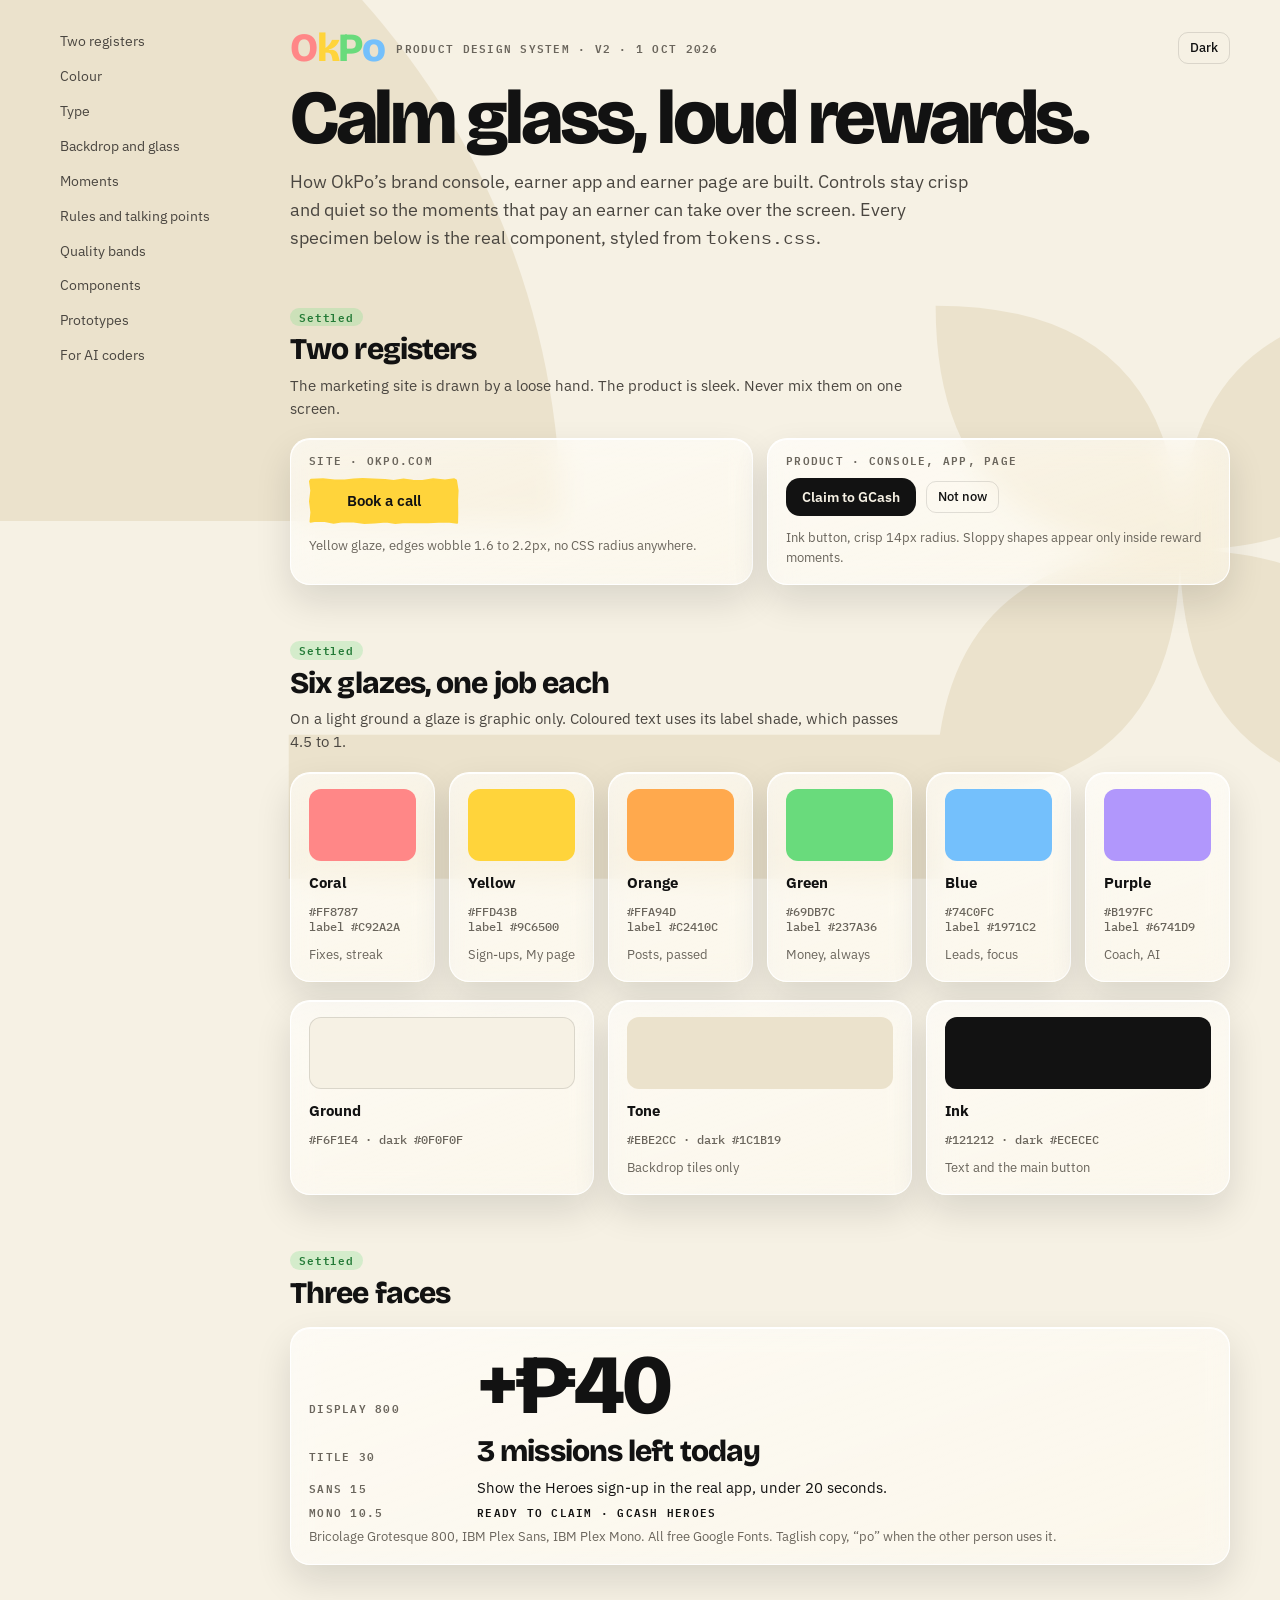
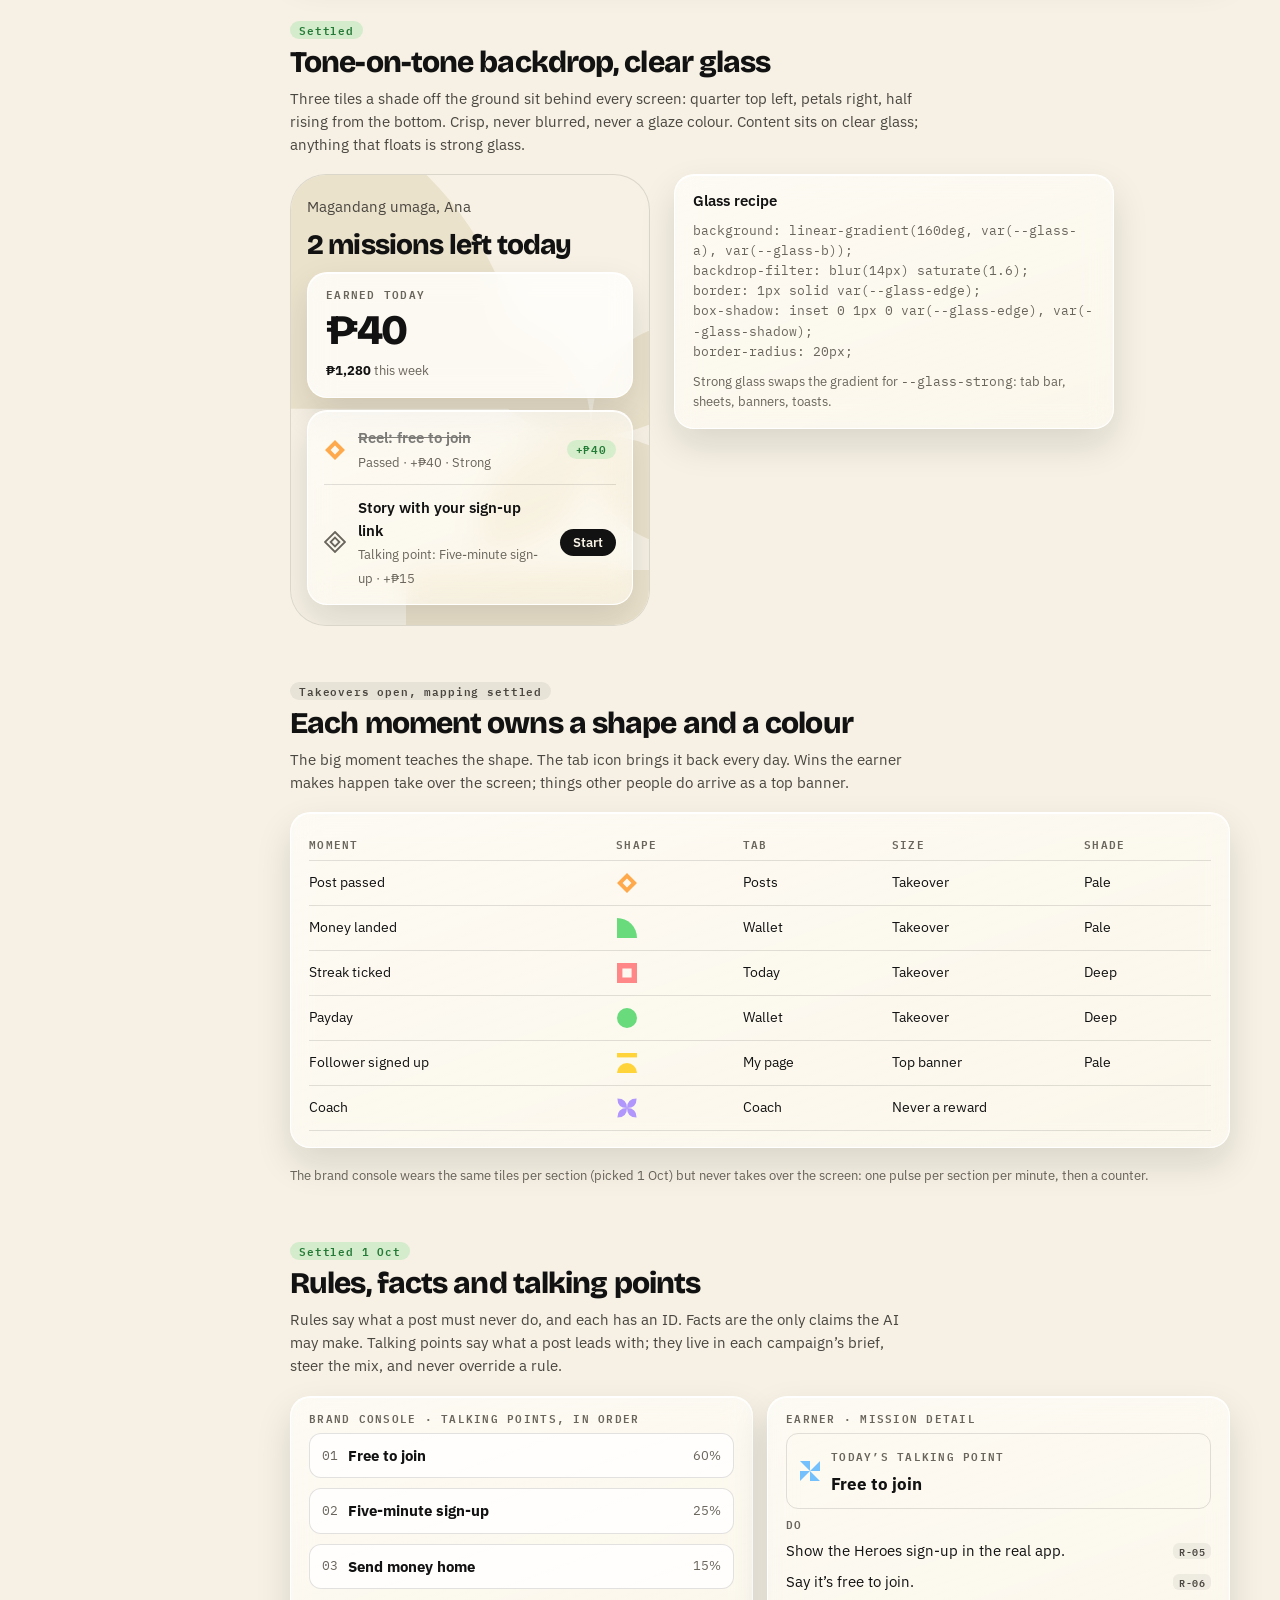
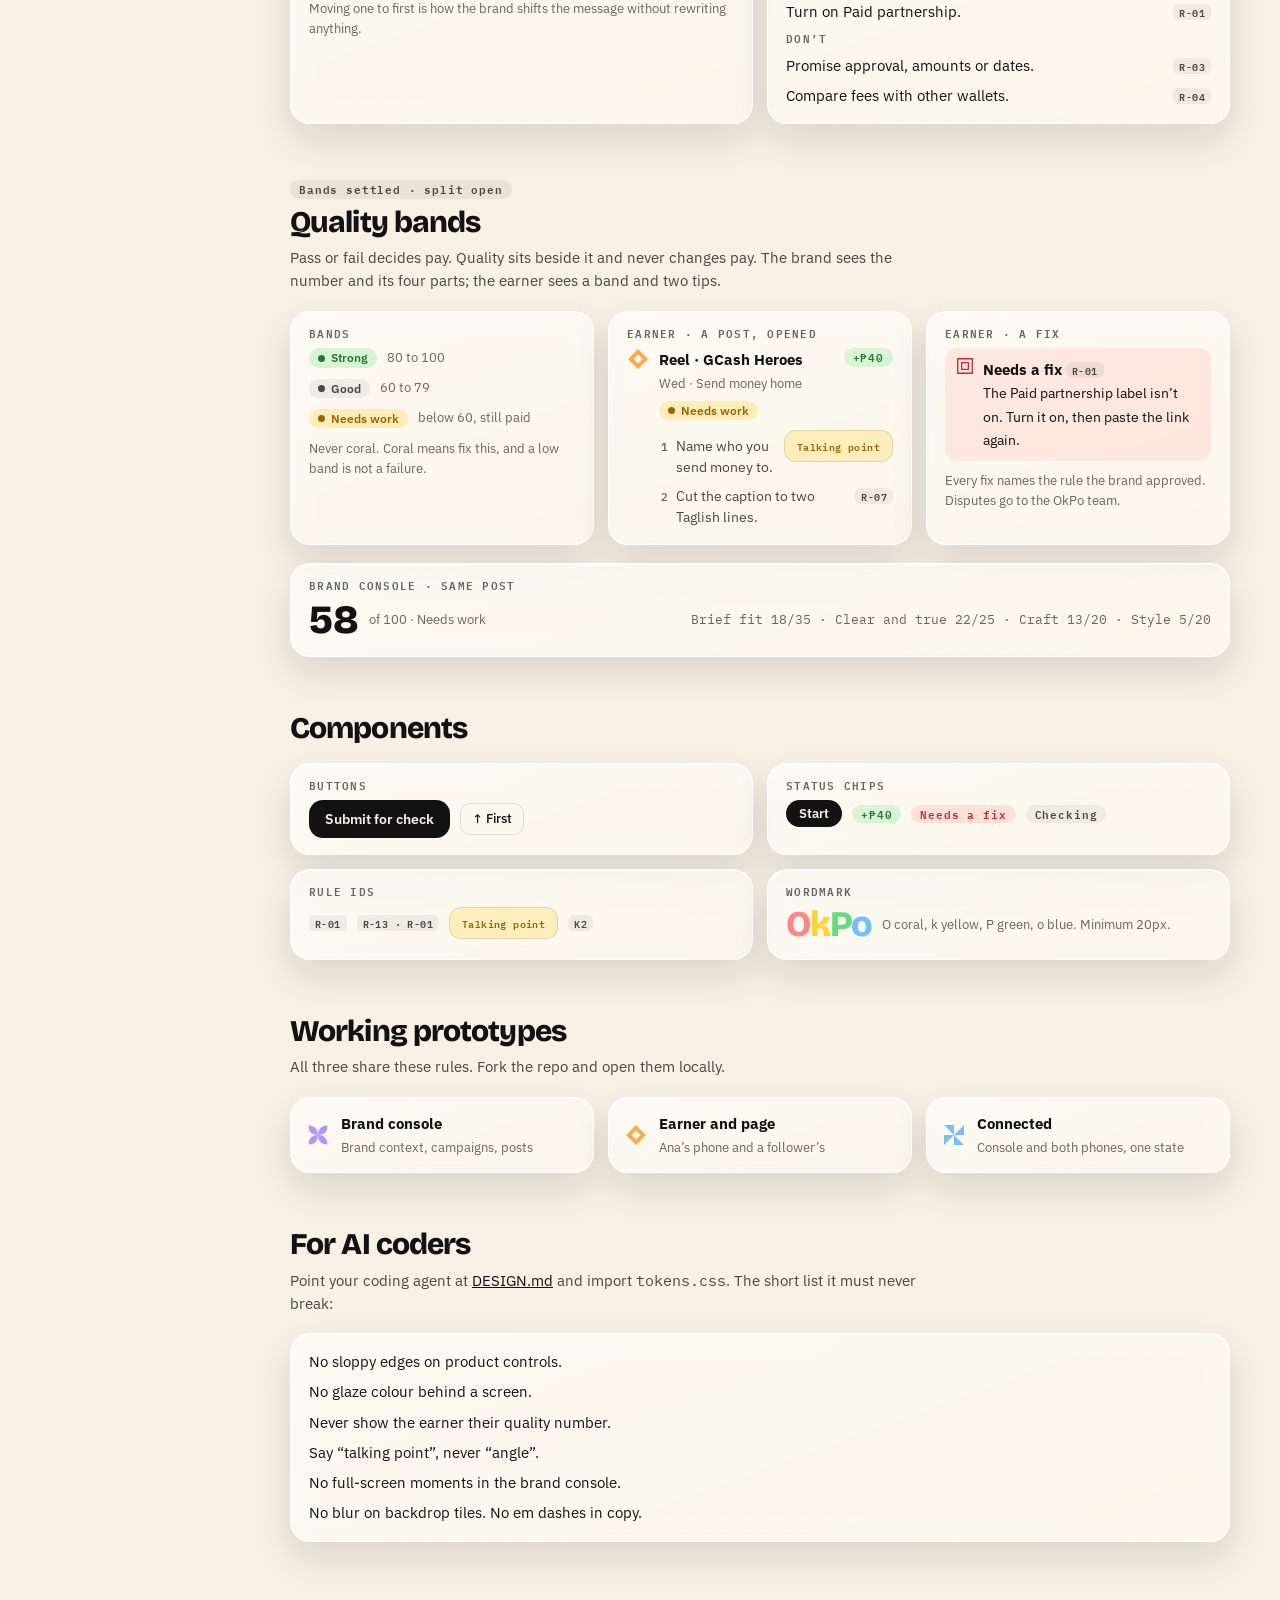
==== index.html @ 40873b73 "OkPo design system: showcase, DESIGN.md, tokens and prototypes Co-Authored-By: Claude Opus 5.5 <nore" ====
<!doctype html>
<html lang="en">
<head>
<meta charset="utf-8">
<meta name="viewport" content="width=device-width,initial-scale=1,viewport-fit=cover">
<title>OkPo Design System</title>
<link rel="preconnect" href="https://fonts.googleapis.com">
<link rel="stylesheet" href="https://fonts.googleapis.com/css2?family=Bricolage+Grotesque:opsz,wght@12..96,800&family=IBM+Plex+Sans:wght@400;500;600&family=IBM+Plex+Mono:wght@500;600&display=swap">
<style>
/* OkPo design tokens. Product register (console, earner app, earner page).
   Source of truth: DESIGN.md. Fonts: Bricolage Grotesque 800, IBM Plex Sans 400/500/600, IBM Plex Mono 500/600. */
:root{
  /* glazes */
  --coral:#ff8787; --yellow:#ffd43b; --orange:#ffa94d; --green:#69db7c; --blue:#74c0fc; --purple:#b197fc;
  /* label shades: coloured text on light */
  --l-coral:#c92a2a; --l-yellow:#9c6500; --l-orange:#c2410c; --l-green:#237a36; --l-blue:#1971c2; --l-purple:#6741d9;
  /* neutrals */
  --ground:#f6f1e4; --tone:#ebe2cc; --ink:#121212; --body:#4a4640; --mute:#6a655c;
  --line:rgba(18,18,18,.12); --soft:rgba(18,18,18,.06); --scrim:rgba(18,18,18,.28);
  --btn:#121212; --on-btn:#f6f1e4;
  /* glass */
  --glass-a:rgba(255,255,255,.66); --glass-b:rgba(255,255,255,.44); --glass-edge:rgba(255,255,255,.95);
  --glass-strong:rgba(255,255,255,.8); --glass-shadow:0 16px 36px rgba(18,18,18,.12);
  /* type */
  --display:'Bricolage Grotesque',ui-sans-serif,system-ui,sans-serif;
  --text:'IBM Plex Sans',ui-sans-serif,system-ui,sans-serif;
  --mono:'IBM Plex Mono',ui-monospace,Menlo,monospace;
  /* radius */
  --r-card:20px; --r-btn:14px; --r-ghost:10px; --r-chip:99px; --r-id:6px; --r-tabbar:26px; --r-sheet:28px;
  /* motion */
  --ease:cubic-bezier(.2,.8,.2,1); --pop:cubic-bezier(.34,1.56,.64,1); --exit:cubic-bezier(.6,0,.3,1);
  color-scheme:light;
}
@media (prefers-color-scheme:dark){:root:not([data-theme="light"]){
  --ground:#0f0f0f; --tone:#1c1b19; --ink:#ececec; --body:#b9bcc0; --mute:#8f949a;
  --line:rgba(255,255,255,.12); --soft:rgba(255,255,255,.07); --scrim:rgba(0,0,0,.5);
  --btn:#ececec; --on-btn:#121212;
  --glass-a:rgba(40,40,40,.7); --glass-b:rgba(18,18,18,.6); --glass-edge:rgba(255,255,255,.22);
  --glass-strong:rgba(34,34,34,.86); --glass-shadow:0 16px 36px rgba(0,0,0,.5);
  --l-coral:#ff8787; --l-yellow:#ffd43b; --l-orange:#ffa94d; --l-green:#69db7c; --l-blue:#74c0fc; --l-purple:#b197fc;
  color-scheme:dark}}
:root[data-theme="dark"]{
  --ground:#0f0f0f; --tone:#1c1b19; --ink:#ececec; --body:#b9bcc0; --mute:#8f949a;
  --line:rgba(255,255,255,.12); --soft:rgba(255,255,255,.07); --scrim:rgba(0,0,0,.5);
  --btn:#ececec; --on-btn:#121212;
  --glass-a:rgba(40,40,40,.7); --glass-b:rgba(18,18,18,.6); --glass-edge:rgba(255,255,255,.22);
  --glass-strong:rgba(34,34,34,.86); --glass-shadow:0 16px 36px rgba(0,0,0,.5);
  --l-coral:#ff8787; --l-yellow:#ffd43b; --l-orange:#ffa94d; --l-green:#69db7c; --l-blue:#74c0fc; --l-purple:#b197fc;
  color-scheme:dark}

/* core components */
.glass{background:linear-gradient(160deg,var(--glass-a),var(--glass-b));-webkit-backdrop-filter:blur(14px) saturate(1.6);backdrop-filter:blur(14px) saturate(1.6);border:1px solid var(--glass-edge);box-shadow:inset 0 1px 0 var(--glass-edge),var(--glass-shadow);border-radius:var(--r-card)}
.glass.strong{background:var(--glass-strong)}
.btn{border:0;border-radius:var(--r-btn);padding:12px 16px;font:600 14px/1 var(--text);background:var(--btn);color:var(--on-btn);cursor:pointer;transition:transform .12s var(--ease)}
.btn:active{transform:scale(.97)}
.ghost{border:1px solid var(--line);background:transparent;border-radius:var(--r-ghost);padding:7px 11px;font:500 13px/1.2 var(--text);color:var(--ink);cursor:pointer}
.label{font:600 10.5px/1 var(--mono);letter-spacing:.12em;text-transform:uppercase;color:var(--mute)}
.chip{display:inline-flex;align-items:center;gap:6px;padding:4px 9px;border-radius:var(--r-chip);font:600 10.5px/1 var(--mono);letter-spacing:.08em;white-space:nowrap}
.chip.ok{background:rgba(105,219,124,.24);color:var(--l-green)}
.chip.fix{background:rgba(255,135,135,.22);color:var(--l-coral)}
.chip.wait{background:var(--soft);color:var(--body)}
.chip.go{background:var(--btn);color:var(--on-btn);font:600 13px/1 var(--text);letter-spacing:0;padding:7px 13px}
.rid{display:inline-block;font:600 10px/1 var(--mono);letter-spacing:.04em;padding:3px 6px;border-radius:var(--r-id);background:var(--soft);color:var(--body);white-space:nowrap}
.rid.tp{background:rgba(255,212,59,.28);color:var(--l-yellow)}
.band{display:inline-flex;align-items:center;gap:6px;padding:4px 9px;border-radius:var(--r-chip);font:600 11.5px/1 var(--text);white-space:nowrap}
.band::before{content:"";width:7px;height:7px;border-radius:50%;background:currentColor}
.band.strong{background:rgba(105,219,124,.24);color:var(--l-green)}
.band.good{background:var(--soft);color:var(--body)}
.band.work{background:rgba(255,212,59,.3);color:var(--l-yellow)}
.wordmark{font:800 1em/1 var(--display);letter-spacing:-.035em;display:inline-flex}
.wordmark span:nth-child(1){color:var(--coral)}.wordmark span:nth-child(2){color:var(--yellow)}.wordmark span:nth-child(3){color:var(--green)}.wordmark span:nth-child(4){color:var(--blue)}
@media (prefers-reduced-motion:reduce){*{animation-duration:.01ms!important;transition-duration:.01ms!important}}

/* Layout: a sticky section index on wide screens, one column of specimens on the tone-tile backdrop; every specimen is the real product component. */
*{box-sizing:border-box}
body{margin:0;background:var(--ground);color:var(--ink);font:400 15px/1.55 var(--text);-webkit-font-smoothing:antialiased;padding-inline:16px;padding-block:20px 64px}
.bg{position:fixed;inset:0;pointer-events:none;z-index:0;overflow:hidden}.bg svg{position:absolute;fill:var(--tone)}
.wrap{position:relative;z-index:1;max-width:1180px;margin:0 auto;display:grid;grid-template-columns:200px minmax(0,1fr);gap:40px}
nav.toc{position:sticky;top:calc(env(safe-area-inset-top,0px) + 20px);align-self:start;display:flex;flex-direction:column;gap:4px;padding-top:6px}
nav.toc a{color:var(--body);text-decoration:none;font-size:13.5px;padding:5px 10px;border-radius:9px}
nav.toc a:hover{background:var(--soft);color:var(--ink)}
main{display:flex;flex-direction:column;gap:56px;min-width:0}
header.top{display:flex;flex-direction:column;gap:14px;padding-top:8px}
header.top .row1{display:flex;align-items:center;gap:12px;flex-wrap:wrap}
h1{margin:0;font:800 clamp(40px,7vw,76px)/.95 var(--display);letter-spacing:-.045em;text-wrap:balance}
h2{margin:0;font:800 30px/1.05 var(--display);letter-spacing:-.03em;text-wrap:balance}
h3{margin:0;font:600 15px/1.3 var(--text)}
p{margin:0}.lede{font-size:18px;color:var(--body);max-width:62ch}
.sub{color:var(--body)}.small{font-size:13px;color:var(--mute)}.mono{font-family:var(--mono)}.num{font-variant-numeric:tabular-nums}
section{display:flex;flex-direction:column;gap:18px;scroll-margin-top:20px}
.sh{display:flex;flex-direction:column;gap:8px;max-width:70ch}
.status{align-self:flex-start}
.grid{display:grid;gap:14px}
.g2{grid-template-columns:repeat(2,minmax(0,1fr))}.g3{grid-template-columns:repeat(3,minmax(0,1fr))}.g6{grid-template-columns:repeat(6,minmax(0,1fr))}
.card{padding:16px 18px;display:flex;flex-direction:column;gap:10px;min-width:0}
.row{display:flex;align-items:center;gap:10px;flex-wrap:wrap}.grow{flex:1;min-width:0}
.sw{height:72px;border-radius:12px}
.hex{font:500 12px/1.3 var(--mono);color:var(--mute)}
.tbl{overflow-x:auto}
table{border-collapse:collapse;width:100%;font-size:14px;min-width:560px}
th{text-align:left;font:600 10.5px/1 var(--mono);letter-spacing:.12em;text-transform:uppercase;color:var(--mute);padding:10px 14px 10px 0;border-bottom:1px solid var(--line)}
td{padding:11px 14px 11px 0;border-bottom:1px solid var(--line);vertical-align:middle}
.tile{width:22px;height:22px;display:block;flex:none}
.spec{display:grid;grid-template-columns:150px minmax(0,1fr);gap:8px 18px;align-items:baseline}
.dd{margin:0;padding:0;list-style:none;display:flex;flex-direction:column;gap:7px}
.dd li{display:flex;gap:10px;align-items:baseline}.dd li span:first-child{flex:1}
.phone{position:relative;width:min(360px,100%);border-radius:36px;overflow:hidden;background:var(--ground);border:1px solid var(--line);padding:20px 16px;display:flex;flex-direction:column;gap:12px;isolation:isolate}
.phone .pbg{position:absolute;inset:0;z-index:-1}.phone .pbg svg{position:absolute;fill:var(--tone)}
.mission{display:flex;align-items:center;gap:12px;padding:11px 0;border-top:1px solid var(--line)}.mission:first-child{border-top:0}
.mt{display:block;font-weight:600}
.check{display:flex;gap:10px;align-items:flex-start;padding:10px 12px;border-radius:12px;background:rgba(255,135,135,.16)}
.tips{display:flex;flex-direction:column;gap:8px;padding-left:34px}
.tips div{display:flex;gap:8px;align-items:baseline;font-size:13.5px;color:var(--body)}.tips b{font:600 11px/1 var(--mono);color:var(--mute)}
.tp{display:flex;align-items:center;gap:10px;padding:10px 12px;border-radius:12px;background:var(--glass-strong);border:1px solid var(--line)}
.reg{display:flex;flex-direction:column;gap:12px}
.drawn{position:relative;display:inline-flex;align-items:center;justify-content:center;width:150px;height:46px;font-weight:600;color:#121212}
.drawn svg{position:absolute;inset:0;overflow:visible}.drawn span{position:relative}
.links a{display:flex;align-items:center;gap:12px;padding:14px 16px;text-decoration:none;color:var(--ink)}
.links a:hover{transform:translateY(-1px)}
.donts li{display:flex;gap:10px}
.theme{margin-left:auto}
:focus-visible{outline:2px solid var(--blue);outline-offset:2px;border-radius:8px}
@media (max-width:900px){.wrap{grid-template-columns:minmax(0,1fr)}nav.toc{display:none}.g6{grid-template-columns:repeat(3,minmax(0,1fr))}.g3{grid-template-columns:minmax(0,1fr)}}
@media (max-width:600px){.g2{grid-template-columns:minmax(0,1fr)}.g6{grid-template-columns:repeat(2,minmax(0,1fr))}.spec{grid-template-columns:minmax(0,1fr)}}
</style>

</head>
<body>
<div class="bg" aria-hidden="true">
  <svg viewBox="-5 -5 110 110" style="left:-260px;top:-300px;width:860px;height:860px"><path d="M0 100 L0 0 A100 100 0 0 1 100 100 Z"/></svg>
  <svg viewBox="-5 -5 110 110" style="right:-180px;top:30vh;width:560px;height:560px"><path d="M50 50 Q50 2 98 2 Q98 50 50 50 Z M50 50 Q98 50 98 98 Q50 98 50 50 Z M50 50 Q50 98 2 98 Q2 50 50 50 Z M50 50 Q2 50 2 2 Q50 2 50 50 Z"/></svg>
  <svg viewBox="-5 -5 110 110" style="left:20vw;top:78vh;width:720px;height:720px"><path d="M0 100 A50 50 0 0 1 100 100 Z"/><rect width="100" height="22"/></svg>
</div>

<div class="wrap">
<nav class="toc" aria-label="Sections">
  <a href="#registers">Two registers</a><a href="#colour">Colour</a><a href="#type">Type</a><a href="#surfaces">Backdrop and glass</a><a href="#moments">Moments</a><a href="#context">Rules and talking points</a><a href="#quality">Quality bands</a><a href="#components">Components</a><a href="#prototypes">Prototypes</a><a href="#coders">For AI coders</a>
</nav>
<main>
<header class="top">
  <div class="row1"><span class="wordmark" style="font-size:40px" role="img" aria-label="OkPo"><span>O</span><span>k</span><span>P</span><span>o</span></span><span class="label">Product design system · v2 · 1 Oct 2026</span><button class="ghost theme" type="button" id="themeBtn">Dark</button></div>
  <h1>Calm glass, loud rewards.</h1>
  <p class="lede">How OkPo’s brand console, earner app and earner page are built. Controls stay crisp and quiet so the moments that pay an earner can take over the screen. Every specimen below is the real component, styled from <span class="mono">tokens.css</span>.</p>
</header>

<section id="registers">
  <div class="sh"><span class="chip ok status">Settled</span><h2>Two registers</h2><p class="sub">The marketing site is drawn by a loose hand. The product is sleek. Never mix them on one screen.</p></div>
  <div class="grid g2">
    <div class="card glass reg"><span class="label">Site · okpo.com</span>
      <span class="drawn"><svg width="150" height="46" viewBox="0 0 150 46" aria-hidden="true"><path d="M2.0 1.7 L14.0 1.3 L25.6 2.5 L35.7 2.4 L44.3 1.6 L53.6 1.0 L64.5 1.5 L76.1 1.9 L84.7 3.0 L94.4 1.6 L103.8 2.7 L113.4 2.9 L124.2 1.2 L136.0 2.4 L145.2 1.3 L147.0 2.3 L148.6 12.5 L148.1 22.5 L148.3 34.0 L148.1 44.7 L138.7 43.4 L129.8 43.7 L119.3 44.3 L107.6 44.2 L96.5 44.1 L86.3 44.9 L77.1 43.4 L65.7 44.4 L55.4 44.9 L44.6 43.5 L33.8 43.2 L24.6 44.8 L15.8 43.1 L5.5 43.0 L1.5 43.7 L2.4 34.4 L1.0 23.4 L2.3 12.5 L1.0 3.3Z" fill="#ffd43b" stroke="#ffd43b" stroke-width="2" stroke-linejoin="round"/></svg><span>Book a call</span></span>
      <p class="small">Yellow glaze, edges wobble 1.6 to 2.2px, no CSS radius anywhere.</p></div>
    <div class="card glass reg"><span class="label">Product · console, app, page</span>
      <div class="row"><button class="btn" type="button">Claim to GCash</button><button class="ghost" type="button">Not now</button></div>
      <p class="small">Ink button, crisp 14px radius. Sloppy shapes appear only inside reward moments.</p></div>
  </div>
</section>

<section id="colour">
  <div class="sh"><span class="chip ok status">Settled</span><h2>Six glazes, one job each</h2><p class="sub">On a light ground a glaze is graphic only. Coloured text uses its label shade, which passes 4.5 to 1.</p></div>
  <div class="grid g6">
    <div class="card glass"><div class="sw" style="background:var(--coral)"></div><b>Coral</b><span class="hex">#FF8787<br>label #C92A2A</span><span class="small">Fixes, streak</span></div>
    <div class="card glass"><div class="sw" style="background:var(--yellow)"></div><b>Yellow</b><span class="hex">#FFD43B<br>label #9C6500</span><span class="small">Sign-ups, My page</span></div>
    <div class="card glass"><div class="sw" style="background:var(--orange)"></div><b>Orange</b><span class="hex">#FFA94D<br>label #C2410C</span><span class="small">Posts, passed</span></div>
    <div class="card glass"><div class="sw" style="background:var(--green)"></div><b>Green</b><span class="hex">#69DB7C<br>label #237A36</span><span class="small">Money, always</span></div>
    <div class="card glass"><div class="sw" style="background:var(--blue)"></div><b>Blue</b><span class="hex">#74C0FC<br>label #1971C2</span><span class="small">Leads, focus</span></div>
    <div class="card glass"><div class="sw" style="background:var(--purple)"></div><b>Purple</b><span class="hex">#B197FC<br>label #6741D9</span><span class="small">Coach, AI</span></div>
  </div>
  <div class="grid g3">
    <div class="card glass"><div class="sw" style="background:var(--ground);border:1px solid var(--line)"></div><b>Ground</b><span class="hex">#F6F1E4 · dark #0F0F0F</span></div>
    <div class="card glass"><div class="sw" style="background:var(--tone)"></div><b>Tone</b><span class="hex">#EBE2CC · dark #1C1B19</span><span class="small">Backdrop tiles only</span></div>
    <div class="card glass"><div class="sw" style="background:var(--ink)"></div><b>Ink</b><span class="hex">#121212 · dark #ECECEC</span><span class="small">Text and the main button</span></div>
  </div>
</section>

<section id="type">
  <div class="sh"><span class="chip ok status">Settled</span><h2>Three faces</h2></div>
  <div class="card glass">
    <div class="spec"><span class="label">Display 800</span><span style="font:800 84px/1 var(--display);letter-spacing:-.03em" class="num">+₱40</span>
    <span class="label">Title 30</span><span style="font:800 30px/1.05 var(--display);letter-spacing:-.03em">3 missions left today</span>
    <span class="label">Sans 15</span><span>Show the Heroes sign-up in the real app, under 20 seconds.</span>
    <span class="label">Mono 10.5</span><span class="label" style="color:var(--ink)">Ready to claim · GCash Heroes</span></div>
    <p class="small">Bricolage Grotesque 800, IBM Plex Sans, IBM Plex Mono. All free Google Fonts. Taglish copy, “po” when the other person uses it.</p>
  </div>
</section>

<section id="surfaces">
  <div class="sh"><span class="chip ok status">Settled</span><h2>Tone-on-tone backdrop, clear glass</h2><p class="sub">Three tiles a shade off the ground sit behind every screen: quarter top left, petals right, half rising from the bottom. Crisp, never blurred, never a glaze colour. Content sits on clear glass; anything that floats is strong glass.</p></div>
  <div class="row" style="align-items:flex-start;gap:24px">
    <div class="phone">
      <div class="pbg" aria-hidden="true"><svg viewBox="-5 -5 110 110" style="left:-110px;top:-110px;width:360px;height:360px"><path d="M0 100 L0 0 A100 100 0 0 1 100 100 Z"/></svg><svg viewBox="-5 -5 110 110" style="left:170px;top:130px;width:260px;height:260px"><path d="M50 50 Q50 2 98 2 Q98 50 50 50 Z M50 50 Q98 50 98 98 Q50 98 50 50 Z M50 50 Q50 98 2 98 Q2 50 50 50 Z M50 50 Q2 50 2 2 Q50 2 50 50 Z"/></svg><svg viewBox="-5 -5 110 110" style="left:100px;top:380px;width:330px;height:330px"><path d="M0 100 A50 50 0 0 1 100 100 Z"/><rect width="100" height="22"/></svg></div>
      <span class="sub">Magandang umaga, Ana</span>
      <div style="font:800 28px/1.04 var(--display);letter-spacing:-.03em">2 missions left today</div>
      <div class="card glass strong"><span class="label">Earned today</span><span class="num" style="font:800 42px/1 var(--display);letter-spacing:-.03em">₱40</span><span class="small"><b style="color:var(--ink)">₱1,280</b> this week</span></div>
      <div class="card glass" style="padding:4px 16px;gap:0">
        <div class="mission"><svg class="tile" viewBox="-5 -5 110 110" aria-hidden="true"><path d="M50 0L100 50L50 100L0 50Z M50 28L72 50L50 72L28 50Z" fill-rule="evenodd" fill="var(--orange)"/></svg><span class="grow"><span class="mt" style="opacity:.55;text-decoration:line-through">Reel: free to join</span><span class="small">Passed · +₱40 · Strong</span></span><span class="chip ok">+₱40</span></div>
        <div class="mission"><svg class="tile" viewBox="-5 -5 110 110" aria-hidden="true"><path d="M50 0L100 50L50 100L0 50Z M50 28L72 50L50 72L28 50Z" fill="none" stroke="var(--mute)" stroke-width="9"/></svg><span class="grow"><span class="mt">Story with your sign-up link</span><span class="small">Talking point: Five-minute sign-up · +₱15</span></span><span class="chip go">Start</span></div>
      </div>
    </div>
    <div class="card glass" style="flex:1;min-width:260px;max-width:440px"><h3>Glass recipe</h3><pre class="mono small" style="margin:0;white-space:pre-wrap">background: linear-gradient(160deg, var(--glass-a), var(--glass-b));
backdrop-filter: blur(14px) saturate(1.6);
border: 1px solid var(--glass-edge);
box-shadow: inset 0 1px 0 var(--glass-edge), var(--glass-shadow);
border-radius: 20px;</pre><p class="small">Strong glass swaps the gradient for <span class="mono">--glass-strong</span>: tab bar, sheets, banners, toasts.</p></div>
  </div>
</section>

<section id="moments">
  <div class="sh"><span class="chip wait status">Takeovers open, mapping settled</span><h2>Each moment owns a shape and a colour</h2><p class="sub">The big moment teaches the shape. The tab icon brings it back every day. Wins the earner makes happen take over the screen; things other people do arrive as a top banner.</p></div>
  <div class="card glass tbl"><table>
    <thead><tr><th>Moment</th><th>Shape</th><th>Tab</th><th>Size</th><th>Shade</th></tr></thead>
    <tbody>
    <tr><td>Post passed</td><td><svg class="tile" viewBox="-5 -5 110 110" aria-label="Cut diamond, orange"><path d="M50 0L100 50L50 100L0 50Z M50 28L72 50L50 72L28 50Z" fill-rule="evenodd" fill="var(--orange)"/></svg></td><td>Posts</td><td>Takeover</td><td>Pale</td></tr>
    <tr><td>Money landed</td><td><svg class="tile" viewBox="-5 -5 110 110" aria-label="Quarter disc, green"><path d="M0 100 L0 0 A100 100 0 0 1 100 100 Z" fill="var(--green)"/></svg></td><td>Wallet</td><td>Takeover</td><td>Pale</td></tr>
    <tr><td>Streak ticked</td><td><svg class="tile" viewBox="-5 -5 110 110" aria-label="Square in square, coral"><path d="M0 0H100V100H0Z M27 27V73H73V27Z" fill-rule="evenodd" fill="var(--coral)"/></svg></td><td>Today</td><td>Takeover</td><td>Deep</td></tr>
    <tr><td>Payday</td><td><svg class="tile" viewBox="-5 -5 110 110" aria-label="Four quarters, green"><path d="M50 50 L50 0 A50 50 0 0 1 100 50Z M50 50 L100 50 A50 50 0 0 1 50 100Z M50 50 L50 100 A50 50 0 0 1 0 50Z M50 50 L0 50 A50 50 0 0 1 50 0Z" fill="var(--green)"/></svg></td><td>Wallet</td><td>Takeover</td><td>Deep</td></tr>
    <tr><td>Follower signed up</td><td><svg class="tile" viewBox="-5 -5 110 110" aria-label="Half disc, yellow"><path d="M0 100 A50 50 0 0 1 100 100 Z" fill="var(--yellow)"/><rect width="100" height="22" fill="var(--yellow)"/></svg></td><td>My page</td><td>Top banner</td><td>Pale</td></tr>
    <tr><td>Coach</td><td><svg class="tile" viewBox="-5 -5 110 110" aria-label="Petals, purple"><path d="M50 50 Q50 2 98 2 Q98 50 50 50 Z M50 50 Q98 50 98 98 Q50 98 50 50 Z M50 50 Q50 98 2 98 Q2 50 50 50 Z M50 50 Q2 50 2 2 Q50 2 50 50 Z" fill="var(--purple)"/></svg></td><td>Coach</td><td colspan="2">Never a reward</td></tr>
    </tbody></table></div>
  <p class="small">The brand console wears the same tiles per section (picked 1 Oct) but never takes over the screen: one pulse per section per minute, then a counter.</p>
</section>

<section id="context">
  <div class="sh"><span class="chip ok status">Settled 1 Oct</span><h2>Rules, facts and talking points</h2><p class="sub">Rules say what a post must never do, and each has an ID. Facts are the only claims the AI may make. Talking points say what a post leads with; they live in each campaign’s brief, steer the mix, and never override a rule.</p></div>
  <div class="grid g2">
    <div class="card glass"><span class="label">Brand console · talking points, in order</span>
      <div class="tp"><span class="mono small">01</span><b class="grow">Free to join</b><span class="small num">60%</span></div>
      <div class="tp"><span class="mono small">02</span><b class="grow">Five-minute sign-up</b><span class="small num">25%</span></div>
      <div class="tp"><span class="mono small">03</span><b class="grow">Send money home</b><span class="small num">15%</span></div>
      <p class="small">Moving one to first is how the brand shifts the message without rewriting anything.</p></div>
    <div class="card glass"><span class="label">Earner · mission detail</span>
      <div class="tp" style="background:transparent"><svg class="tile" viewBox="-5 -5 110 110" aria-hidden="true"><path d="M0 0 L50 0 L50 50 Z M100 0 L100 50 L50 50 Z M100 100 L50 100 L50 50 Z M0 100 L0 50 L50 50 Z" fill="var(--blue)"/></svg><span class="grow"><span class="label">Today’s talking point</span><b style="display:block;font-size:17px;margin-top:4px">Free to join</b></span></div>
      <span class="label">Do</span><ul class="dd"><li><span>Show the Heroes sign-up in the real app.</span><span class="rid">R-05</span></li><li><span>Say it’s free to join.</span><span class="rid">R-06</span></li><li><span>Turn on Paid partnership.</span><span class="rid">R-01</span></li></ul>
      <span class="label">Don’t</span><ul class="dd"><li><span>Promise approval, amounts or dates.</span><span class="rid">R-03</span></li><li><span>Compare fees with other wallets.</span><span class="rid">R-04</span></li></ul></div>
  </div>
</section>

<section id="quality">
  <div class="sh"><span class="chip wait status">Bands settled · split open</span><h2>Quality bands</h2><p class="sub">Pass or fail decides pay. Quality sits beside it and never changes pay. The brand sees the number and its four parts; the earner sees a band and two tips.</p></div>
  <div class="grid g3">
    <div class="card glass"><span class="label">Bands</span><div class="row"><span class="band strong">Strong</span><span class="small">80 to 100</span></div><div class="row"><span class="band good">Good</span><span class="small">60 to 79</span></div><div class="row"><span class="band work">Needs work</span><span class="small">below 60, still paid</span></div><p class="small">Never coral. Coral means fix this, and a low band is not a failure.</p></div>
    <div class="card glass"><span class="label">Earner · a post, opened</span>
      <div class="row" style="align-items:flex-start;flex-wrap:nowrap"><svg class="tile" viewBox="-5 -5 110 110" aria-hidden="true"><path d="M50 0L100 50L50 100L0 50Z M50 28L72 50L50 72L28 50Z" fill-rule="evenodd" fill="var(--orange)"/></svg><span class="grow"><b style="display:block">Reel · GCash Heroes</b><span class="small">Wed · Send money home</span><span style="display:flex;margin-top:6px"><span class="band work">Needs work</span></span></span><span class="chip ok">+₱40</span></div>
      <div class="tips"><div><b>1</b><span style="flex:1">Name who you send money to.</span><span class="rid tp">Talking point</span></div><div><b>2</b><span style="flex:1">Cut the caption to two Taglish lines.</span><span class="rid">R-07</span></div></div></div>
    <div class="card glass"><span class="label">Earner · a fix</span>
      <div class="check"><svg width="16" height="16" viewBox="-5 -5 110 110" aria-hidden="true" style="flex:none"><path d="M0 0H100V100H0Z M27 27V73H73V27Z" fill="none" stroke="var(--l-coral)" stroke-width="9"/></svg><span><b>Needs a fix</b> <span class="rid">R-01</span><br><span style="font-size:13.5px">The Paid partnership label isn’t on. Turn it on, then paste the link again.</span></span></div>
      <p class="small">Every fix names the rule the brand approved. Disputes go to the OkPo team.</p></div>
  </div>
  <div class="card glass"><span class="label">Brand console · same post</span>
    <div class="row"><span class="num" style="font:800 40px/1 var(--display)">58</span><span class="small grow">of 100 · Needs work</span><span class="small mono">Brief fit 18/35 · Clear and true 22/25 · Craft 13/20 · Style 5/20</span></div></div>
</section>

<section id="components">
  <div class="sh"><h2>Components</h2></div>
  <div class="grid g2">
    <div class="card glass"><span class="label">Buttons</span><div class="row"><button class="btn" type="button">Submit for check</button><button class="ghost" type="button">↑ First</button></div></div>
    <div class="card glass"><span class="label">Status chips</span><div class="row"><span class="chip go">Start</span><span class="chip ok">+₱40</span><span class="chip fix">Needs a fix</span><span class="chip wait">Checking</span></div></div>
    <div class="card glass"><span class="label">Rule IDs</span><div class="row"><span class="rid">R-01</span><span class="rid">R-13 · R-01</span><span class="rid tp">Talking point</span><span class="rid">K2</span></div></div>
    <div class="card glass"><span class="label">Wordmark</span><div class="row"><span class="wordmark" style="font-size:36px" role="img" aria-label="OkPo"><span>O</span><span>k</span><span>P</span><span>o</span></span><span class="small">O coral, k yellow, P green, o blue. Minimum 20px.</span></div></div>
  </div>
</section>

<section id="prototypes">
  <div class="sh"><h2>Working prototypes</h2><p class="sub">All three share these rules. Fork the repo and open them locally.</p></div>
  <div class="grid g3 links">
    <a class="glass" href="prototypes/console.html"><svg class="tile" viewBox="-5 -5 110 110" aria-hidden="true"><path d="M50 50 Q50 2 98 2 Q98 50 50 50 Z M50 50 Q98 50 98 98 Q50 98 50 50 Z M50 50 Q50 98 2 98 Q2 50 50 50 Z M50 50 Q2 50 2 2 Q50 2 50 50 Z" fill="var(--purple)"/></svg><span class="grow"><b style="display:block">Brand console</b><span class="small">Brand context, campaigns, posts</span></span></a>
    <a class="glass" href="prototypes/earner.html"><svg class="tile" viewBox="-5 -5 110 110" aria-hidden="true"><path d="M50 0L100 50L50 100L0 50Z M50 28L72 50L50 72L28 50Z" fill-rule="evenodd" fill="var(--orange)"/></svg><span class="grow"><b style="display:block">Earner and page</b><span class="small">Ana’s phone and a follower’s</span></span></a>
    <a class="glass" href="prototypes/connected.html"><svg class="tile" viewBox="-5 -5 110 110" aria-hidden="true"><path d="M0 0 L50 0 L50 50 Z M100 0 L100 50 L50 50 Z M100 100 L50 100 L50 50 Z M0 100 L0 50 L50 50 Z" fill="var(--blue)"/></svg><span class="grow"><b style="display:block">Connected</b><span class="small">Console and both phones, one state</span></span></a>
  </div>
</section>

<section id="coders">
  <div class="sh"><h2>For AI coders</h2><p class="sub">Point your coding agent at <a href="DESIGN.md" style="color:var(--ink)">DESIGN.md</a> and import <span class="mono">tokens.css</span>. The short list it must never break:</p></div>
  <div class="card glass"><ul class="dd donts">
    <li><span>No sloppy edges on product controls.</span></li>
    <li><span>No glaze colour behind a screen.</span></li>
    <li><span>Never show the earner their quality number.</span></li>
    <li><span>Say “talking point”, never “angle”.</span></li>
    <li><span>No full-screen moments in the brand console.</span></li>
    <li><span>No blur on backdrop tiles. No em dashes in copy.</span></li>
  </ul></div>
</section>
</main>
</div>
<script>
(function(){
const b=document.getElementById('themeBtn');
const cur=()=>document.documentElement.getAttribute('data-theme')||(matchMedia('(prefers-color-scheme: dark)').matches?'dark':'light');
const paint=()=>{b.textContent=cur()==='dark'?'Light':'Dark'};
b.addEventListener('click',()=>{document.documentElement.setAttribute('data-theme',cur()==='dark'?'light':'dark');paint()});paint();
})();
</script>

</body>
</html>
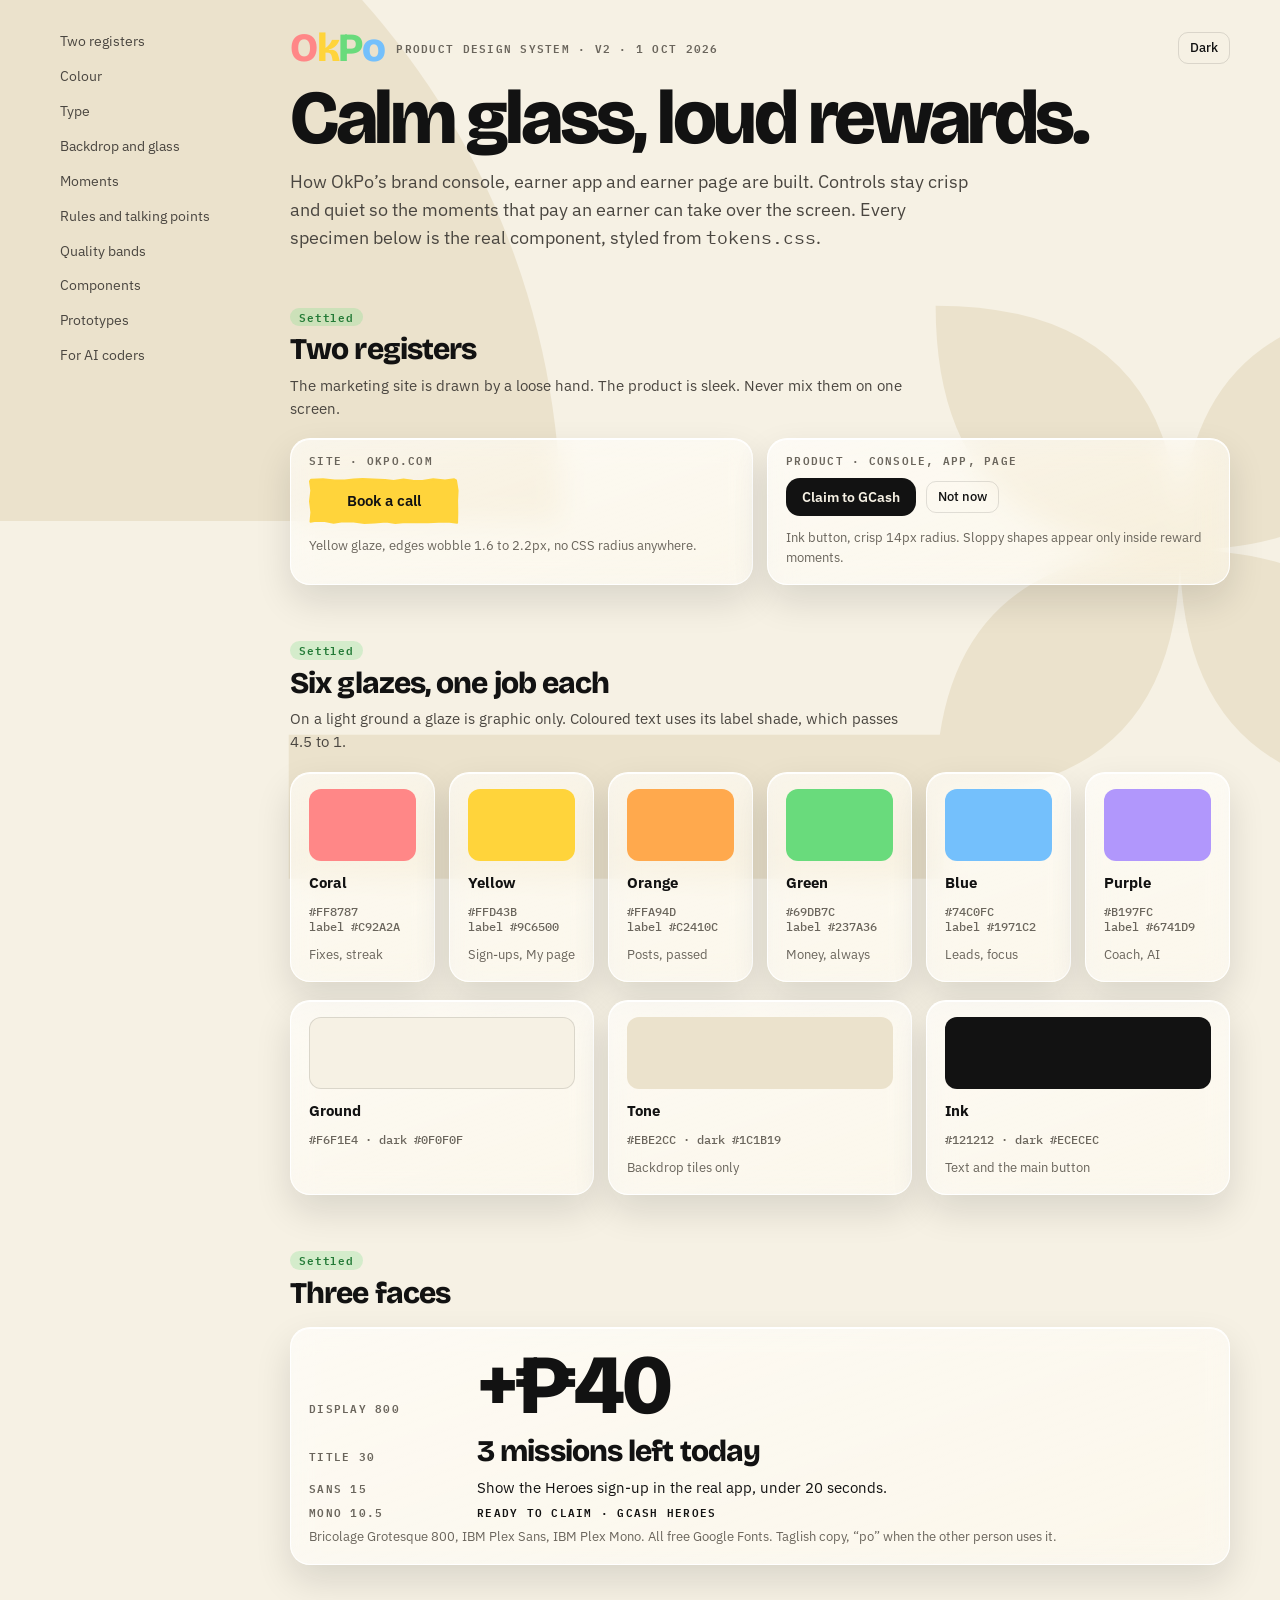
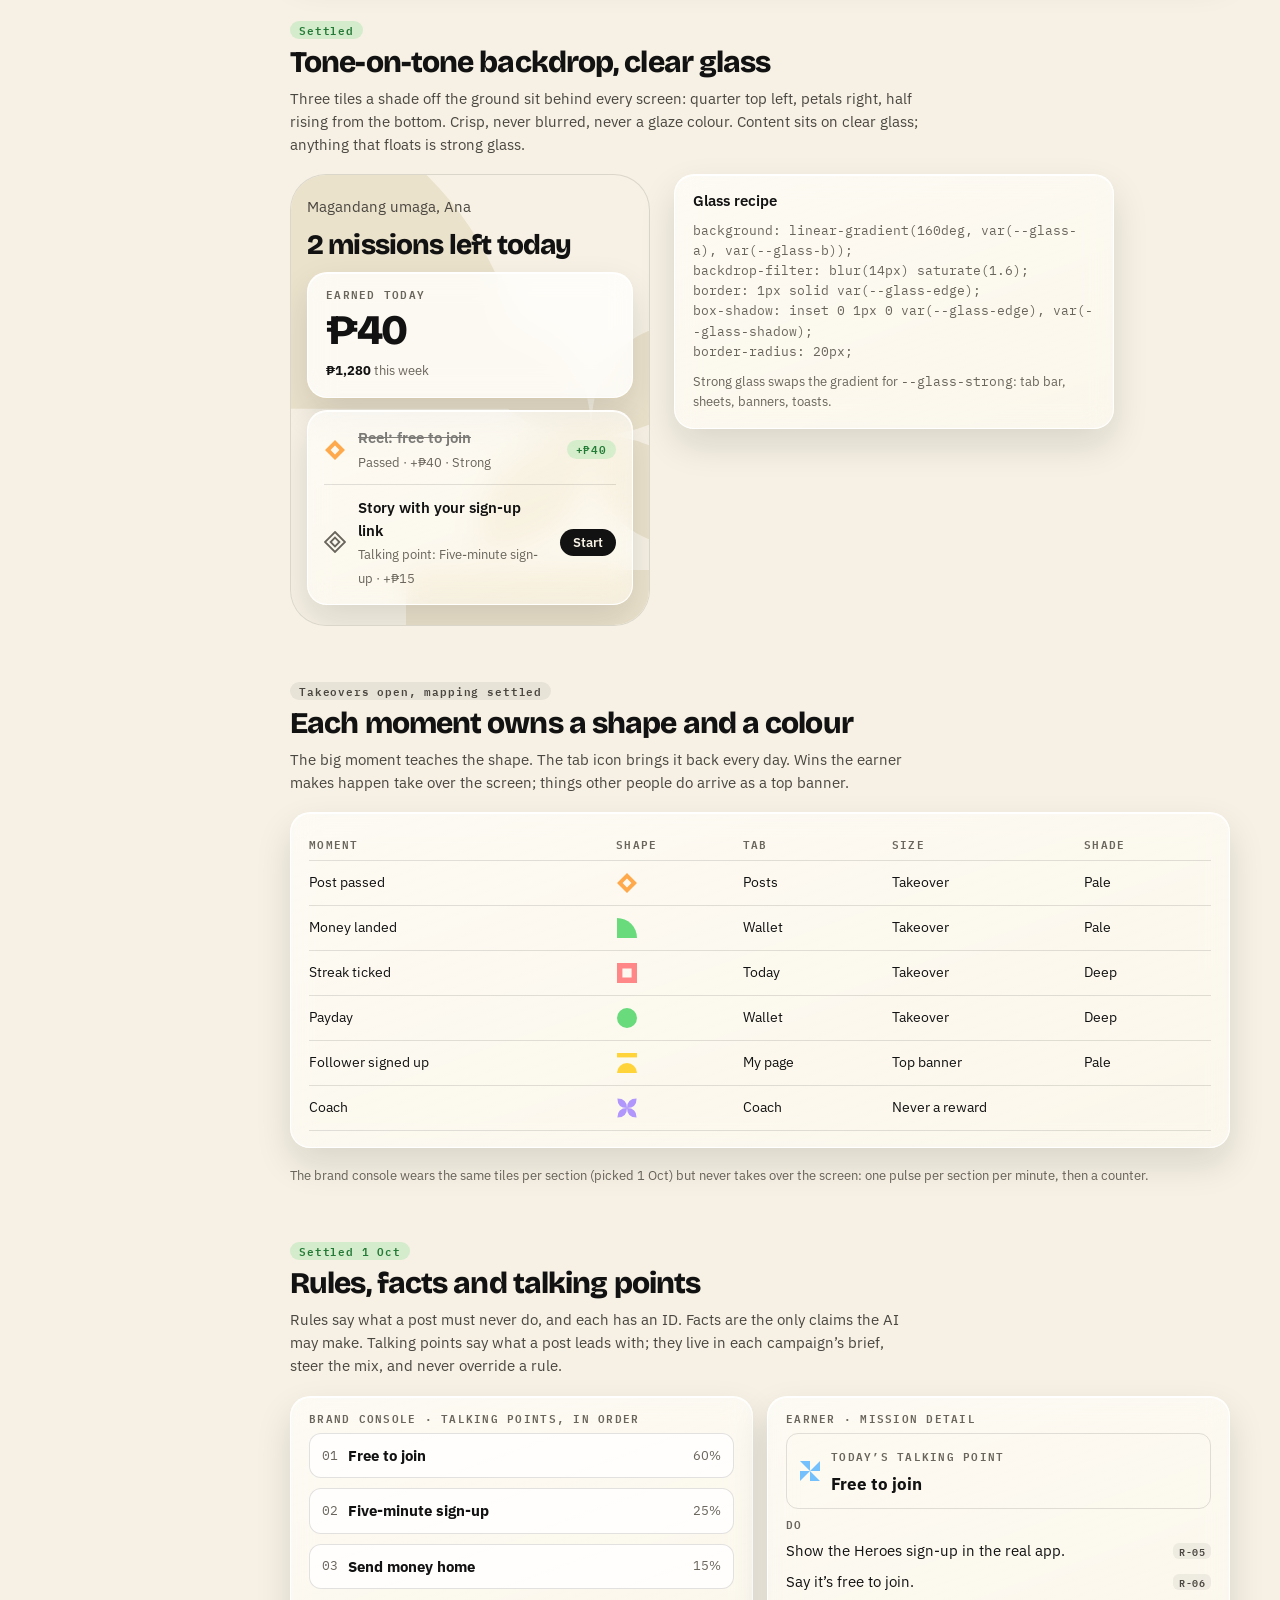
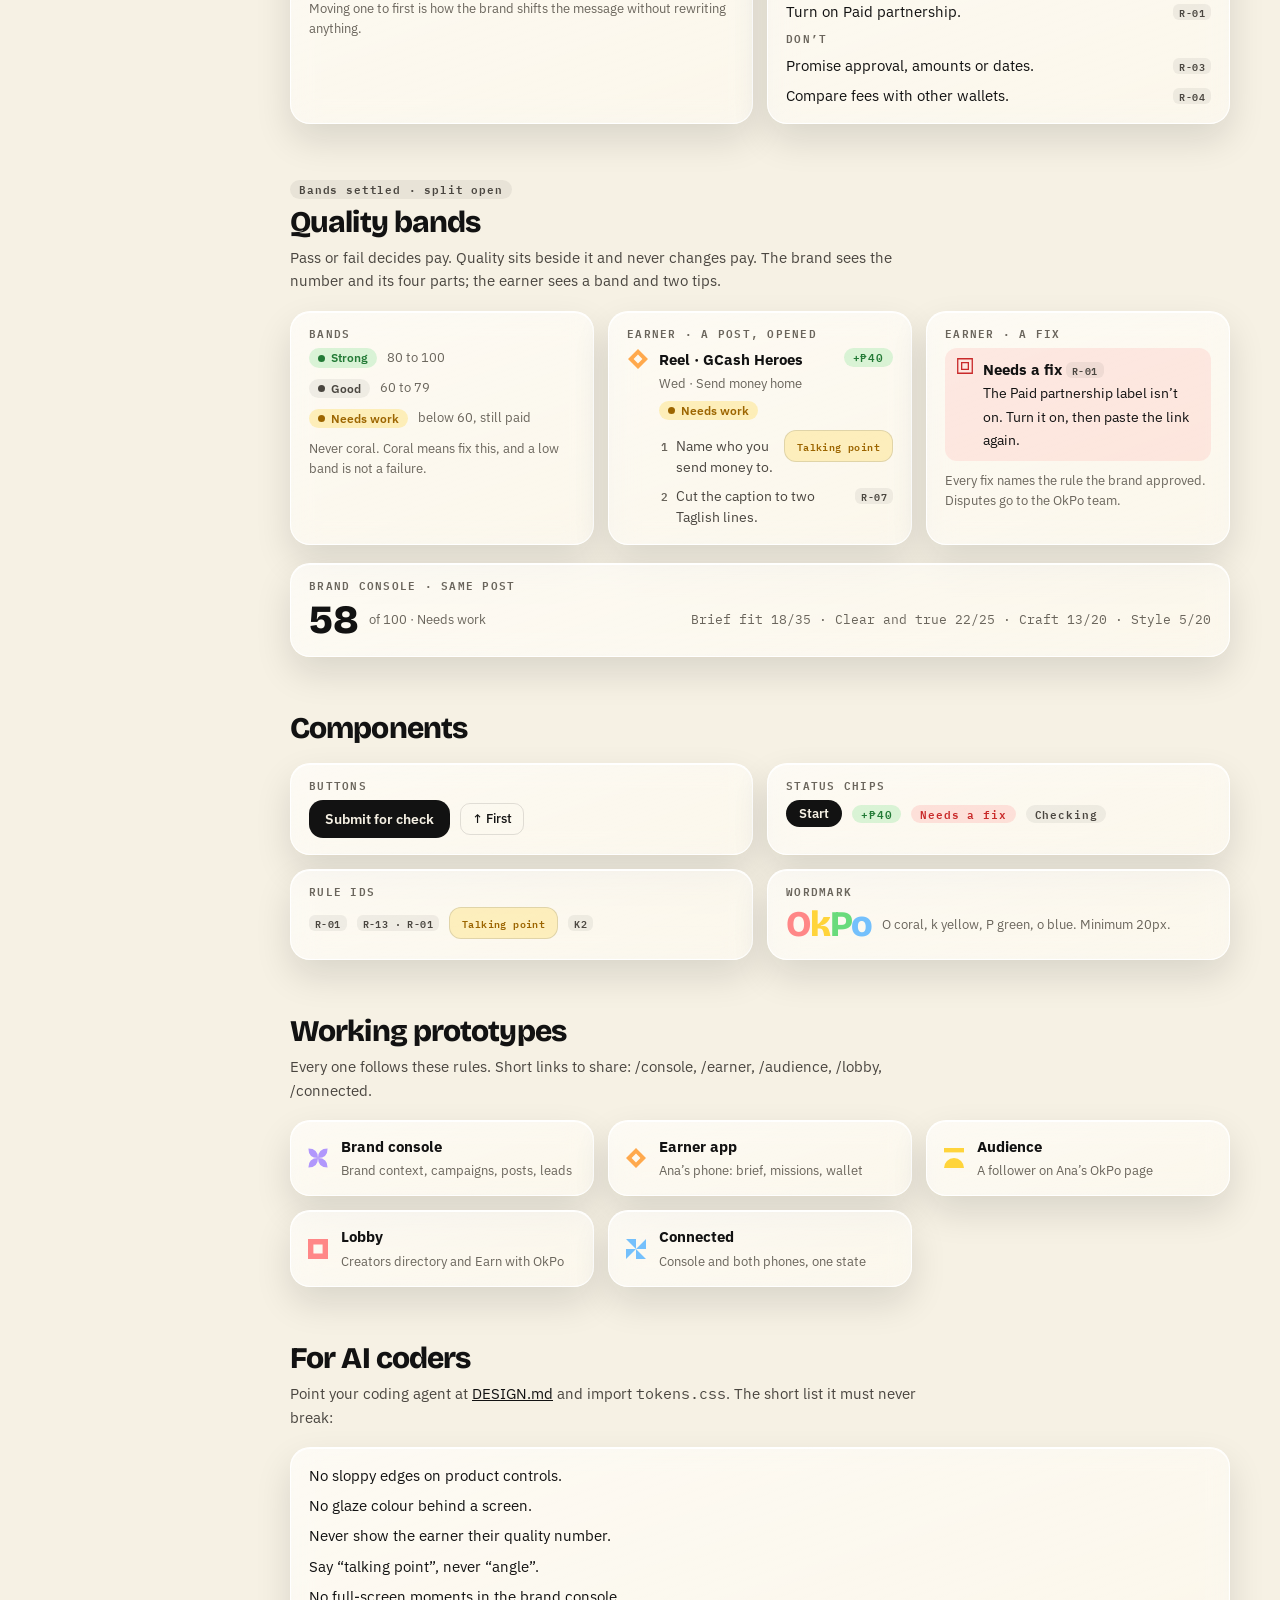
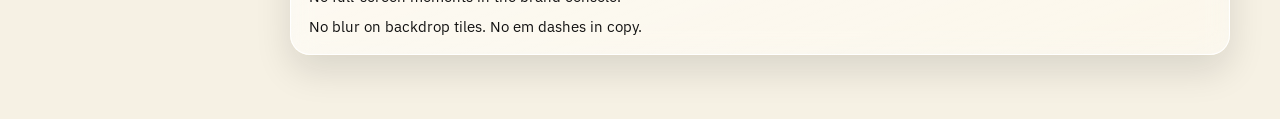
==== commit bdee4869: "Add the Lobby prototype and short links for every prototype /console, /earner, /audience, /lobby and" ====
--- a/index.html
+++ b/index.html
@@ -260,11 +260,8 @@
 </section>
 
 <section id="prototypes">
-  <div class="sh"><h2>Working prototypes</h2><p class="sub">All three share these rules. Fork the repo and open them locally.</p></div>
-  <div class="grid g3 links">
-    <a class="glass" href="prototypes/console.html"><svg class="tile" viewBox="-5 -5 110 110" aria-hidden="true"><path d="M50 50 Q50 2 98 2 Q98 50 50 50 Z M50 50 Q98 50 98 98 Q50 98 50 50 Z M50 50 Q50 98 2 98 Q2 50 50 50 Z M50 50 Q2 50 2 2 Q50 2 50 50 Z" fill="var(--purple)"/></svg><span class="grow"><b style="display:block">Brand console</b><span class="small">Brand context, campaigns, posts</span></span></a>
-    <a class="glass" href="prototypes/earner.html"><svg class="tile" viewBox="-5 -5 110 110" aria-hidden="true"><path d="M50 0L100 50L50 100L0 50Z M50 28L72 50L50 72L28 50Z" fill-rule="evenodd" fill="var(--orange)"/></svg><span class="grow"><b style="display:block">Earner and page</b><span class="small">Ana’s phone and a follower’s</span></span></a>
-    <a class="glass" href="prototypes/connected.html"><svg class="tile" viewBox="-5 -5 110 110" aria-hidden="true"><path d="M0 0 L50 0 L50 50 Z M100 0 L100 50 L50 50 Z M100 100 L50 100 L50 50 Z M0 100 L0 50 L50 50 Z" fill="var(--blue)"/></svg><span class="grow"><b style="display:block">Connected</b><span class="small">Console and both phones, one state</span></span></a>
+  <div class="sh"><h2>Working prototypes</h2><p class="sub">Every one follows these rules. Short links to share: /console, /earner, /audience, /lobby, /connected.</p></div>
+  <div class="grid g3 links"><a class="glass" href="/console"><svg class="tile" viewBox="-5 -5 110 110" aria-hidden="true"><path d="M50 50 Q50 2 98 2 Q98 50 50 50 Z M50 50 Q98 50 98 98 Q50 98 50 50 Z M50 50 Q50 98 2 98 Q2 50 50 50 Z M50 50 Q2 50 2 2 Q50 2 50 50 Z" fill="var(--purple)"/></svg><span class="grow"><b style="display:block">Brand console</b><span class="small">Brand context, campaigns, posts, leads</span></span></a><a class="glass" href="/earner"><svg class="tile" viewBox="-5 -5 110 110" aria-hidden="true"><path d="M50 0L100 50L50 100L0 50Z M50 28L72 50L50 72L28 50Z" fill-rule="evenodd" fill="var(--orange)"/></svg><span class="grow"><b style="display:block">Earner app</b><span class="small">Ana’s phone: brief, missions, wallet</span></span></a><a class="glass" href="/audience"><svg class="tile" viewBox="-5 -5 110 110" aria-hidden="true"><path d="M0 100 A50 50 0 0 1 100 100 Z" fill="var(--yellow)"/><rect width="100" height="22" fill="var(--yellow)"/></svg><span class="grow"><b style="display:block">Audience</b><span class="small">A follower on Ana’s OkPo page</span></span></a><a class="glass" href="/lobby"><svg class="tile" viewBox="-5 -5 110 110" aria-hidden="true"><path d="M0 0H100V100H0Z M27 27V73H73V27Z" fill-rule="evenodd" fill="var(--coral)"/></svg><span class="grow"><b style="display:block">Lobby</b><span class="small">Creators directory and Earn with OkPo</span></span></a><a class="glass" href="/connected"><svg class="tile" viewBox="-5 -5 110 110" aria-hidden="true"><path d="M0 0 L50 0 L50 50 Z M100 0 L100 50 L50 50 Z M100 100 L50 100 L50 50 Z M0 100 L0 50 L50 50 Z" fill="var(--blue)"/></svg><span class="grow"><b style="display:block">Connected</b><span class="small">Console and both phones, one state</span></span></a>
   </div>
 </section>
 
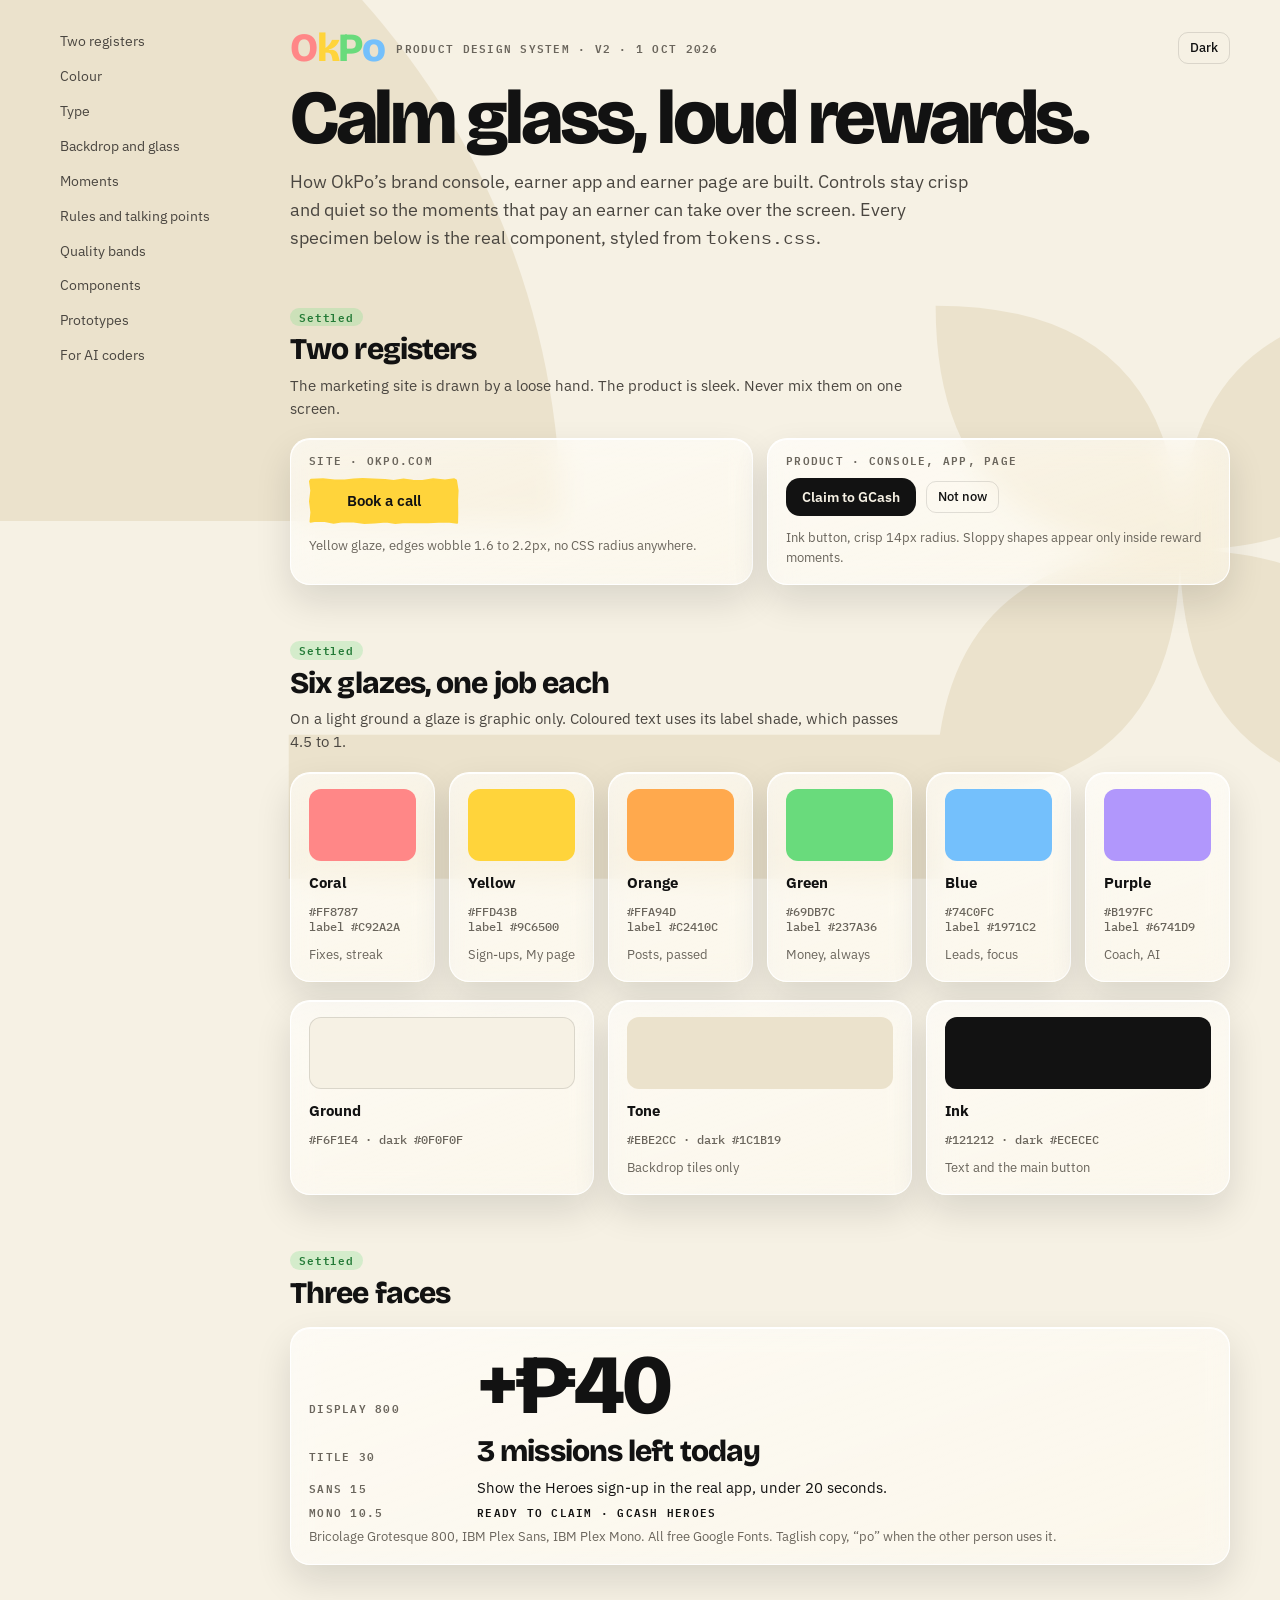
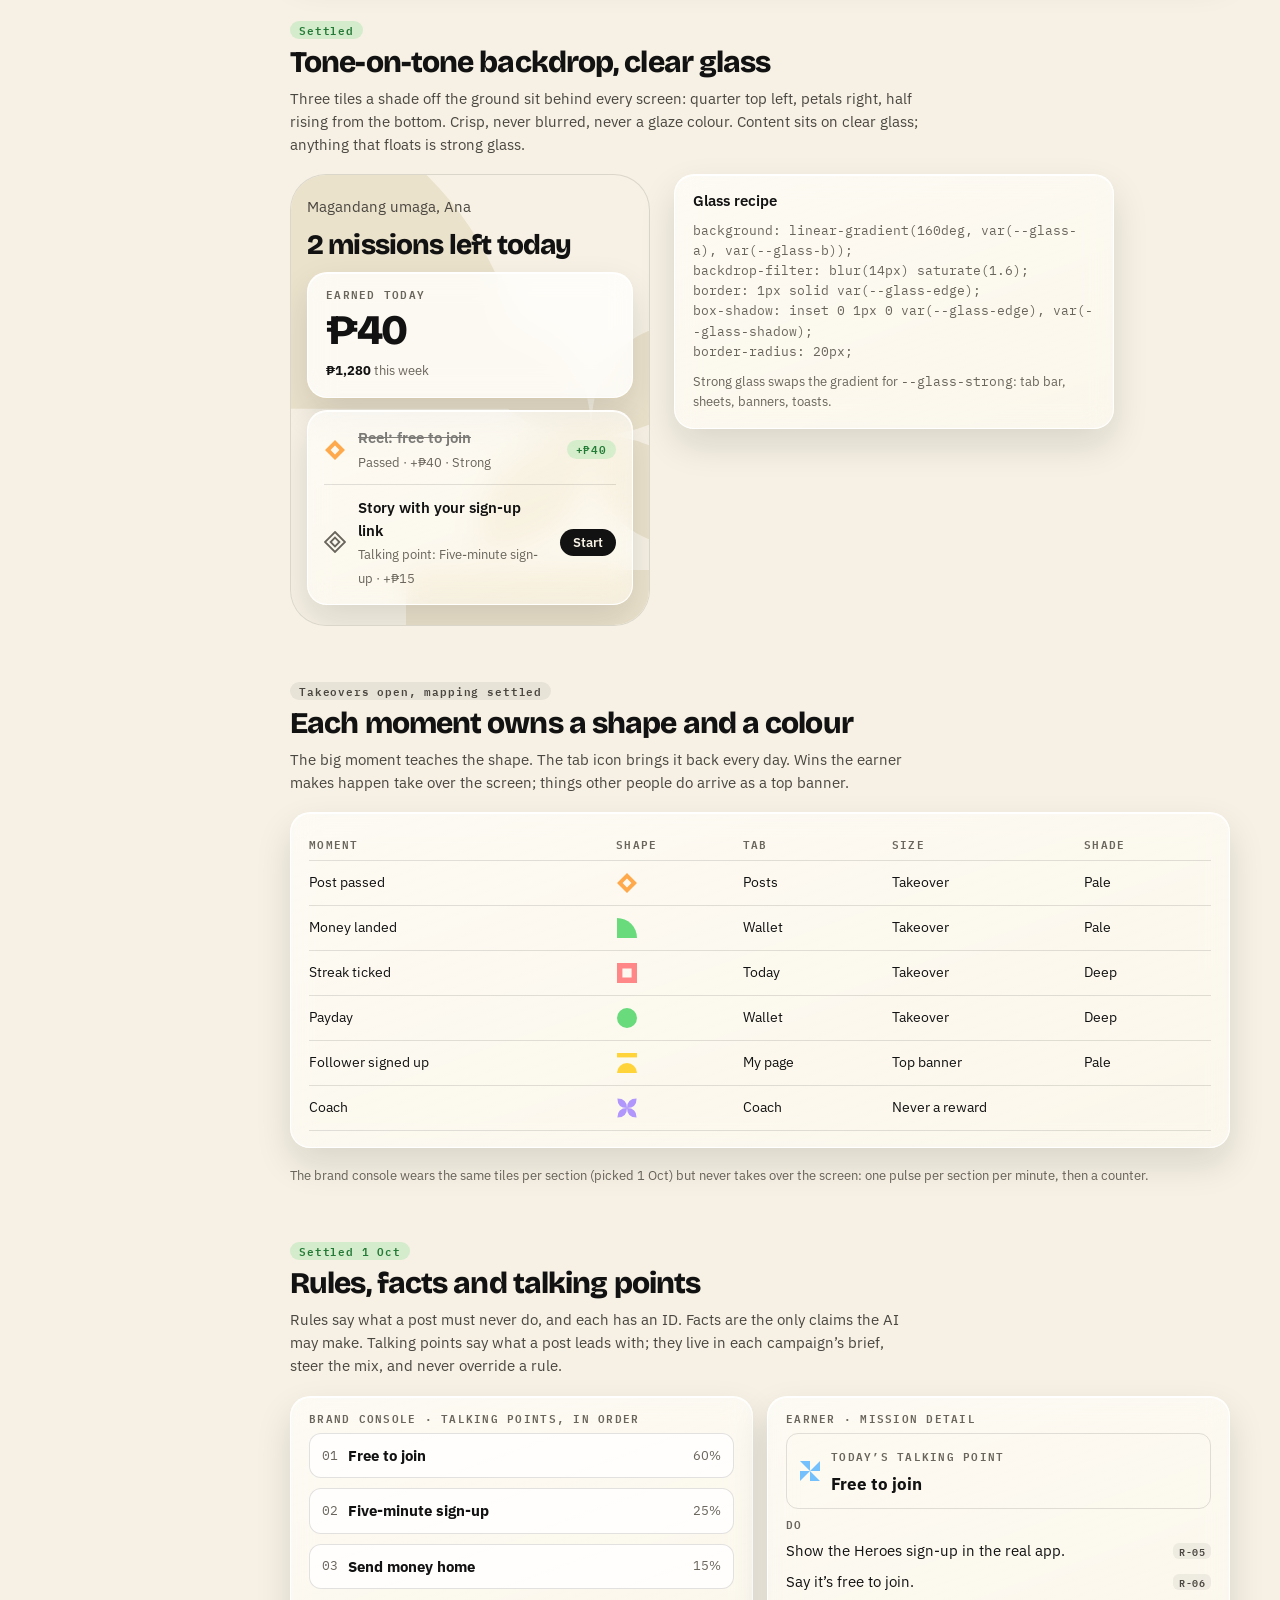
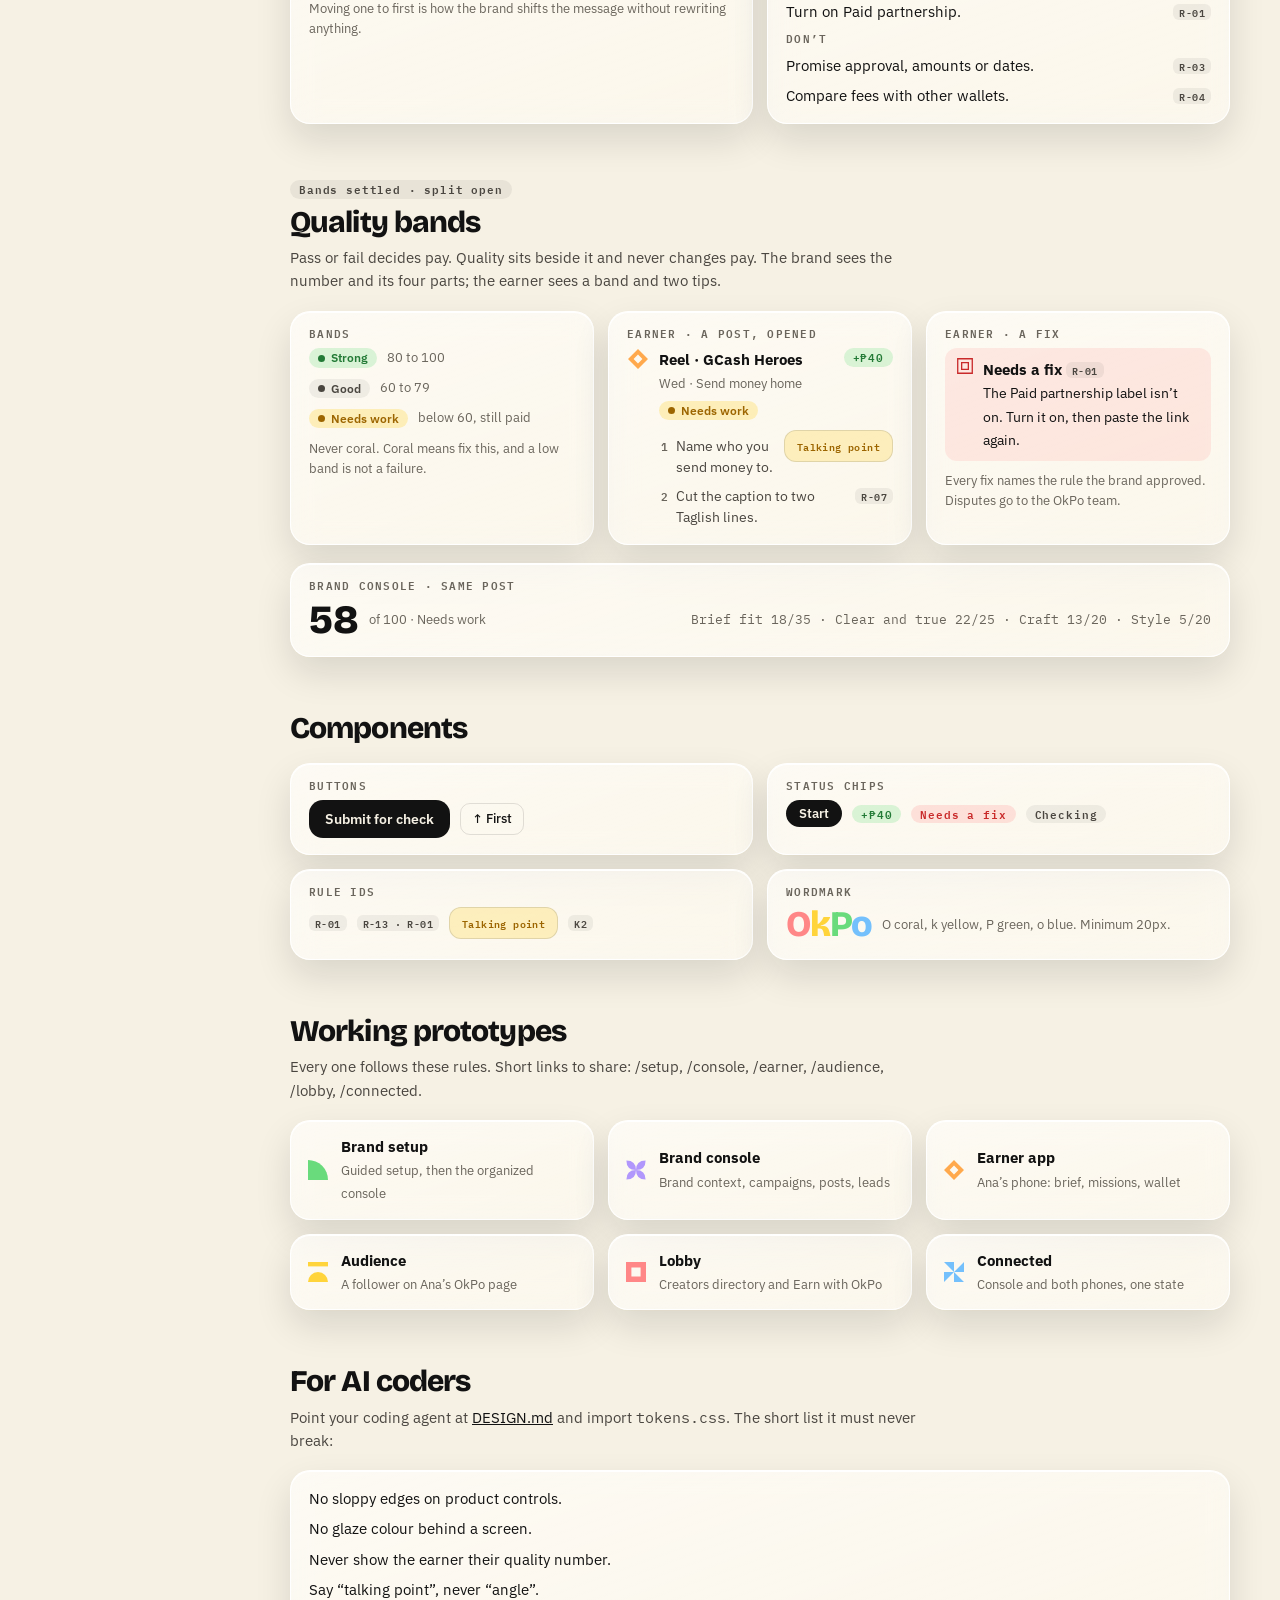
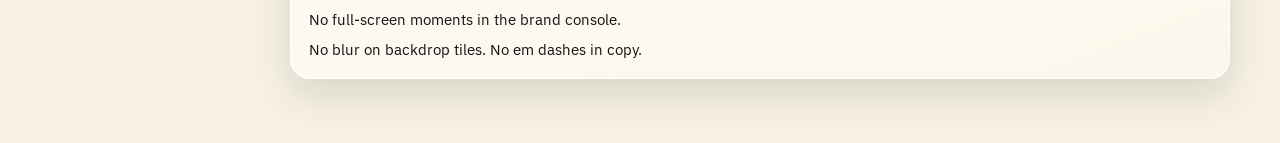
==== commit a37a0f50: "Add the guided brand setup prototype Full-screen setup, one question per screen (material, who we ar" ====
--- a/index.html
+++ b/index.html
@@ -260,8 +260,8 @@
 </section>
 
 <section id="prototypes">
-  <div class="sh"><h2>Working prototypes</h2><p class="sub">Every one follows these rules. Short links to share: /console, /earner, /audience, /lobby, /connected.</p></div>
-  <div class="grid g3 links"><a class="glass" href="/console"><svg class="tile" viewBox="-5 -5 110 110" aria-hidden="true"><path d="M50 50 Q50 2 98 2 Q98 50 50 50 Z M50 50 Q98 50 98 98 Q50 98 50 50 Z M50 50 Q50 98 2 98 Q2 50 50 50 Z M50 50 Q2 50 2 2 Q50 2 50 50 Z" fill="var(--purple)"/></svg><span class="grow"><b style="display:block">Brand console</b><span class="small">Brand context, campaigns, posts, leads</span></span></a><a class="glass" href="/earner"><svg class="tile" viewBox="-5 -5 110 110" aria-hidden="true"><path d="M50 0L100 50L50 100L0 50Z M50 28L72 50L50 72L28 50Z" fill-rule="evenodd" fill="var(--orange)"/></svg><span class="grow"><b style="display:block">Earner app</b><span class="small">Ana’s phone: brief, missions, wallet</span></span></a><a class="glass" href="/audience"><svg class="tile" viewBox="-5 -5 110 110" aria-hidden="true"><path d="M0 100 A50 50 0 0 1 100 100 Z" fill="var(--yellow)"/><rect width="100" height="22" fill="var(--yellow)"/></svg><span class="grow"><b style="display:block">Audience</b><span class="small">A follower on Ana’s OkPo page</span></span></a><a class="glass" href="/lobby"><svg class="tile" viewBox="-5 -5 110 110" aria-hidden="true"><path d="M0 0H100V100H0Z M27 27V73H73V27Z" fill-rule="evenodd" fill="var(--coral)"/></svg><span class="grow"><b style="display:block">Lobby</b><span class="small">Creators directory and Earn with OkPo</span></span></a><a class="glass" href="/connected"><svg class="tile" viewBox="-5 -5 110 110" aria-hidden="true"><path d="M0 0 L50 0 L50 50 Z M100 0 L100 50 L50 50 Z M100 100 L50 100 L50 50 Z M0 100 L0 50 L50 50 Z" fill="var(--blue)"/></svg><span class="grow"><b style="display:block">Connected</b><span class="small">Console and both phones, one state</span></span></a>
+  <div class="sh"><h2>Working prototypes</h2><p class="sub">Every one follows these rules. Short links to share: /setup, /console, /earner, /audience, /lobby, /connected.</p></div>
+  <div class="grid g3 links"><a class="glass" href="/setup"><svg class="tile" viewBox="-5 -5 110 110" aria-hidden="true"><path d="M0 0 A100 100 0 0 1 100 100 L0 100 Z" fill="var(--green)"/></svg><span class="grow"><b style="display:block">Brand setup</b><span class="small">Guided setup, then the organized console</span></span></a><a class="glass" href="/console"><svg class="tile" viewBox="-5 -5 110 110" aria-hidden="true"><path d="M50 50 Q50 2 98 2 Q98 50 50 50 Z M50 50 Q98 50 98 98 Q50 98 50 50 Z M50 50 Q50 98 2 98 Q2 50 50 50 Z M50 50 Q2 50 2 2 Q50 2 50 50 Z" fill="var(--purple)"/></svg><span class="grow"><b style="display:block">Brand console</b><span class="small">Brand context, campaigns, posts, leads</span></span></a><a class="glass" href="/earner"><svg class="tile" viewBox="-5 -5 110 110" aria-hidden="true"><path d="M50 0L100 50L50 100L0 50Z M50 28L72 50L50 72L28 50Z" fill-rule="evenodd" fill="var(--orange)"/></svg><span class="grow"><b style="display:block">Earner app</b><span class="small">Ana’s phone: brief, missions, wallet</span></span></a><a class="glass" href="/audience"><svg class="tile" viewBox="-5 -5 110 110" aria-hidden="true"><path d="M0 100 A50 50 0 0 1 100 100 Z" fill="var(--yellow)"/><rect width="100" height="22" fill="var(--yellow)"/></svg><span class="grow"><b style="display:block">Audience</b><span class="small">A follower on Ana’s OkPo page</span></span></a><a class="glass" href="/lobby"><svg class="tile" viewBox="-5 -5 110 110" aria-hidden="true"><path d="M0 0H100V100H0Z M27 27V73H73V27Z" fill-rule="evenodd" fill="var(--coral)"/></svg><span class="grow"><b style="display:block">Lobby</b><span class="small">Creators directory and Earn with OkPo</span></span></a><a class="glass" href="/connected"><svg class="tile" viewBox="-5 -5 110 110" aria-hidden="true"><path d="M0 0 L50 0 L50 50 Z M100 0 L100 50 L50 50 Z M100 100 L50 100 L50 50 Z M0 100 L0 50 L50 50 Z" fill="var(--blue)"/></svg><span class="grow"><b style="display:block">Connected</b><span class="small">Console and both phones, one state</span></span></a>
   </div>
 </section>
 
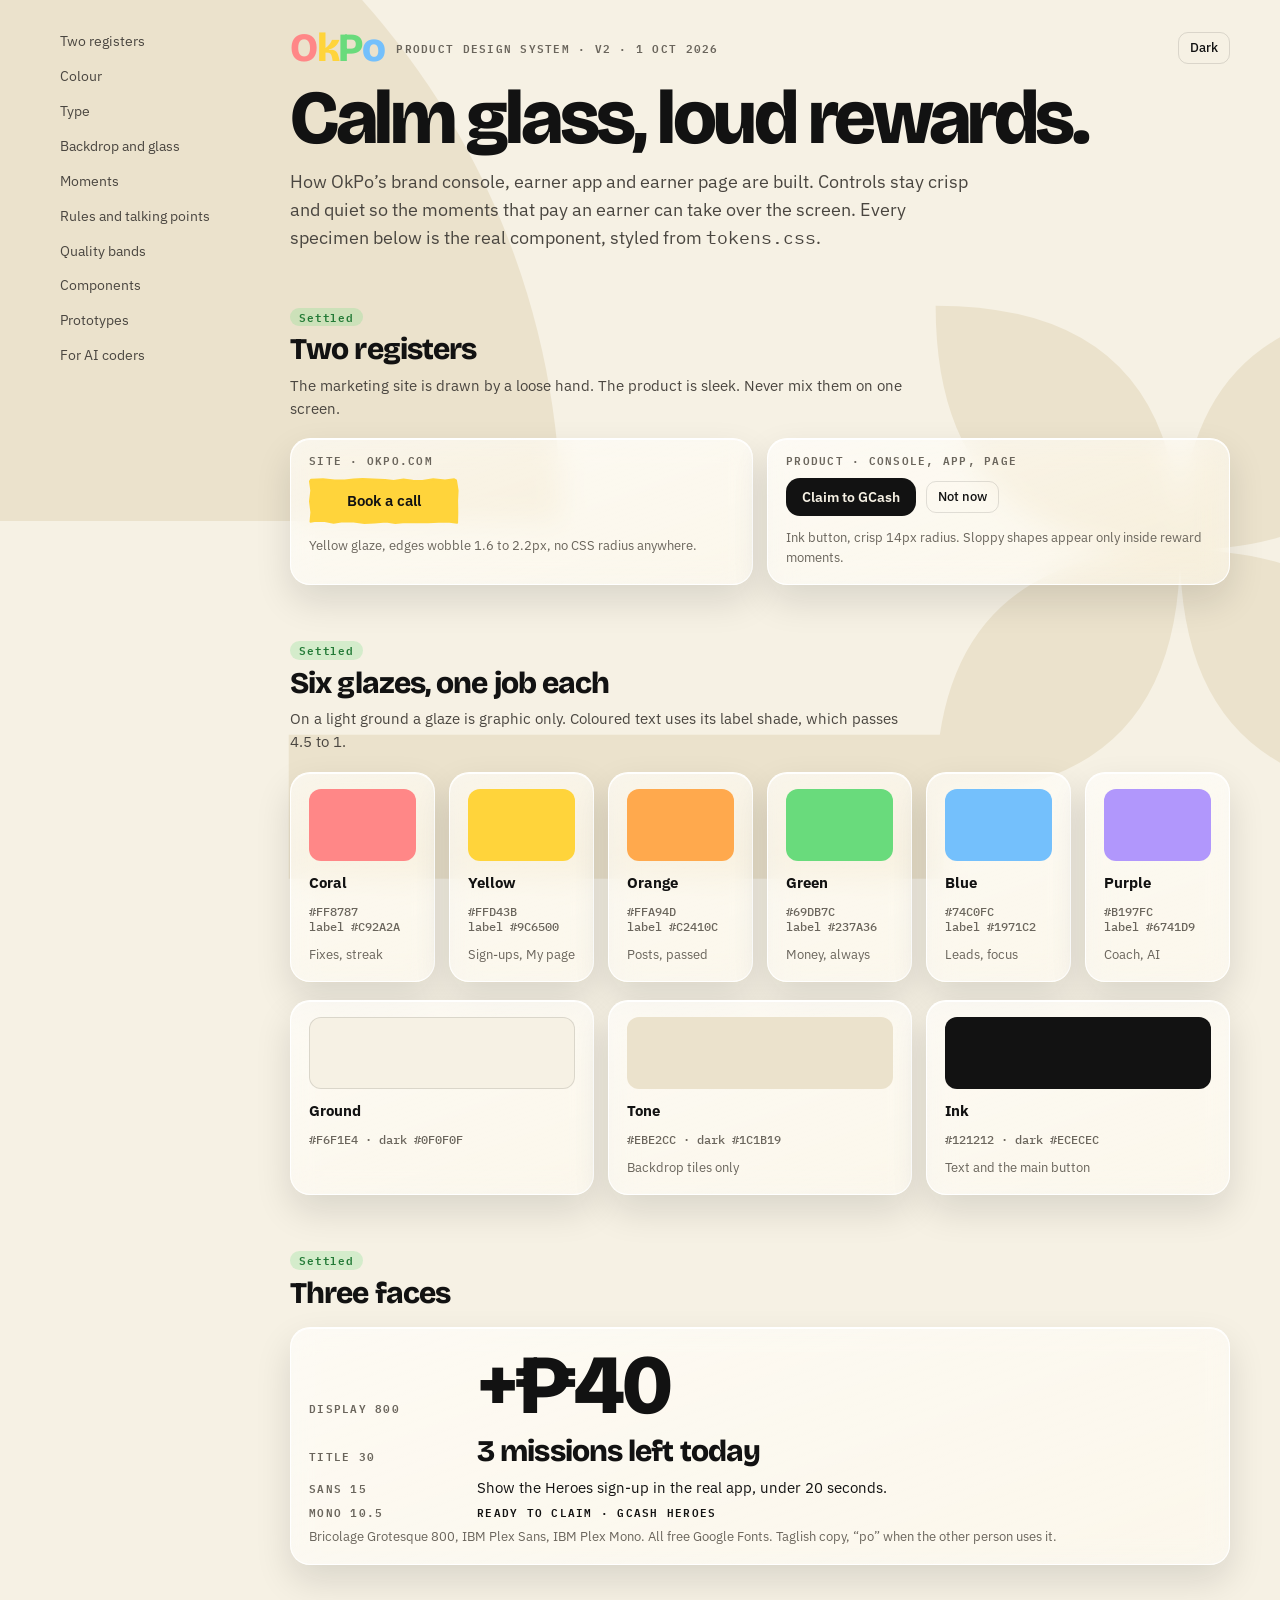
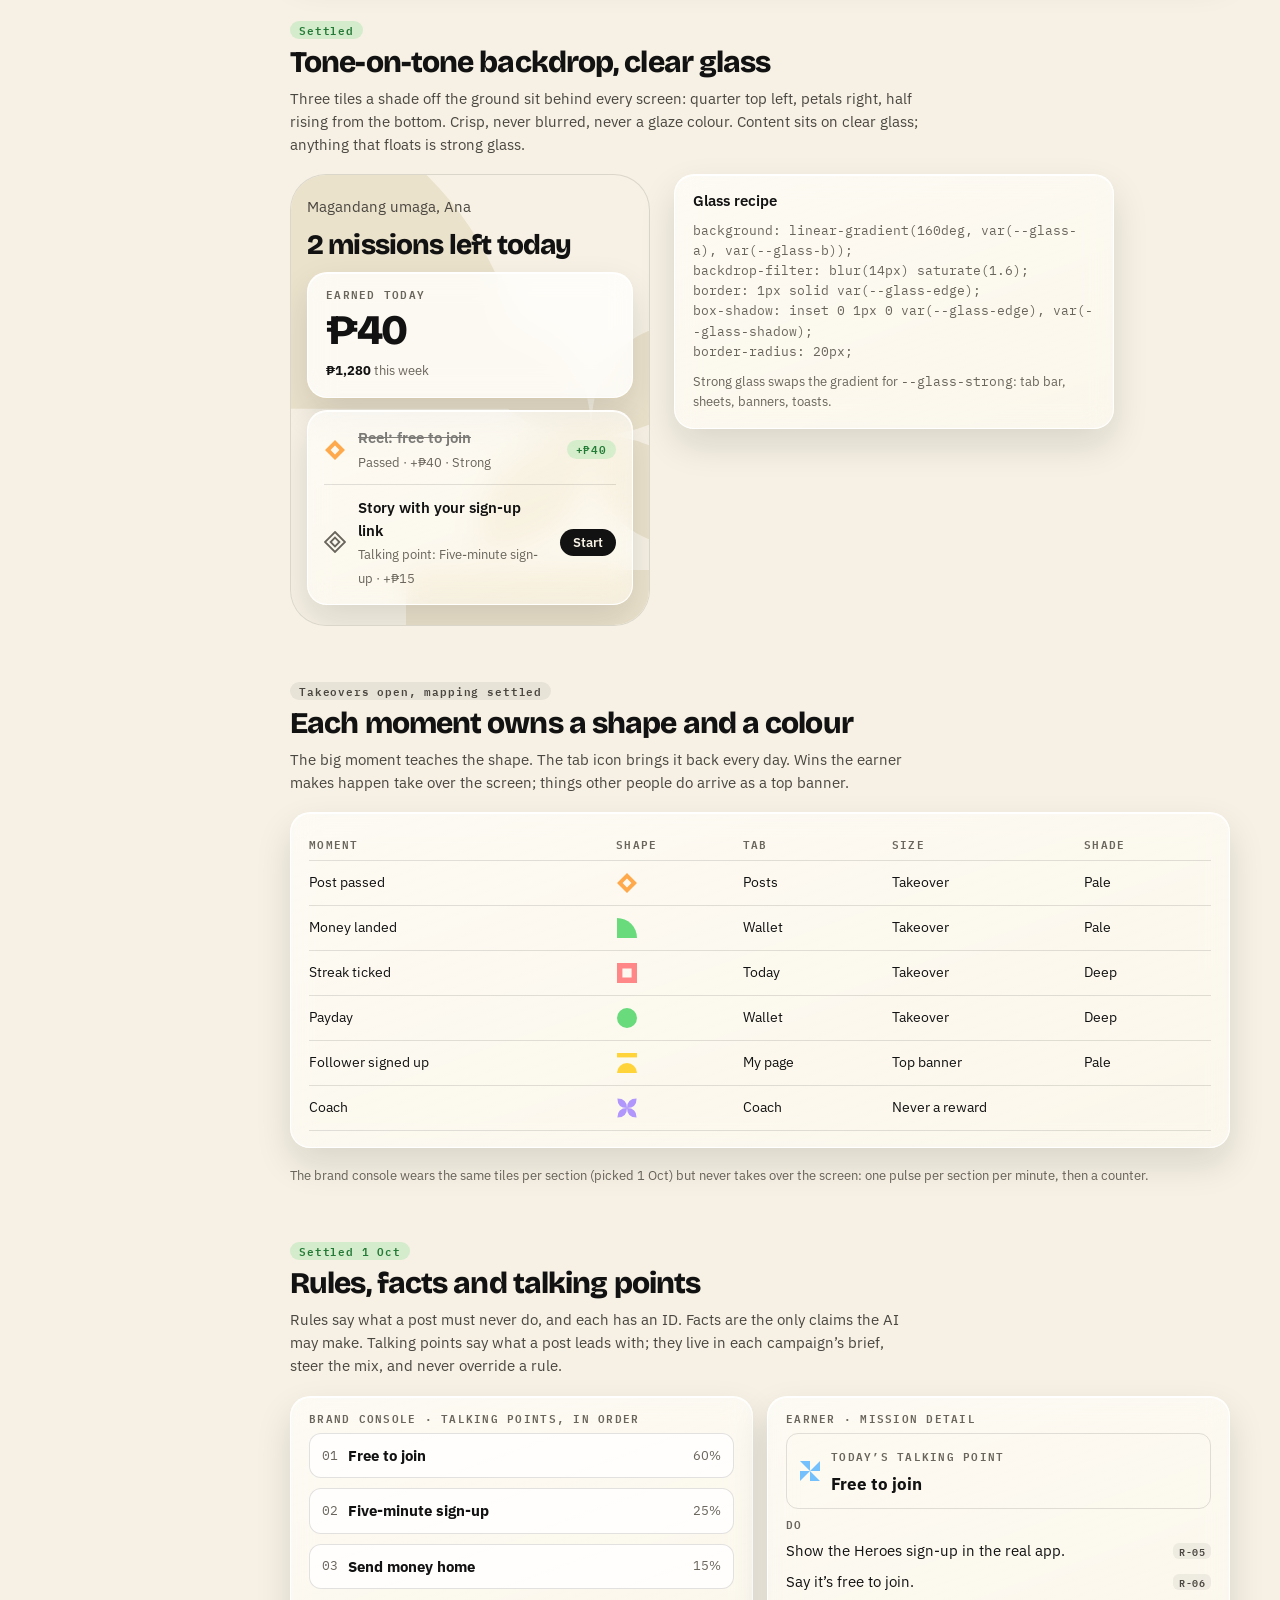
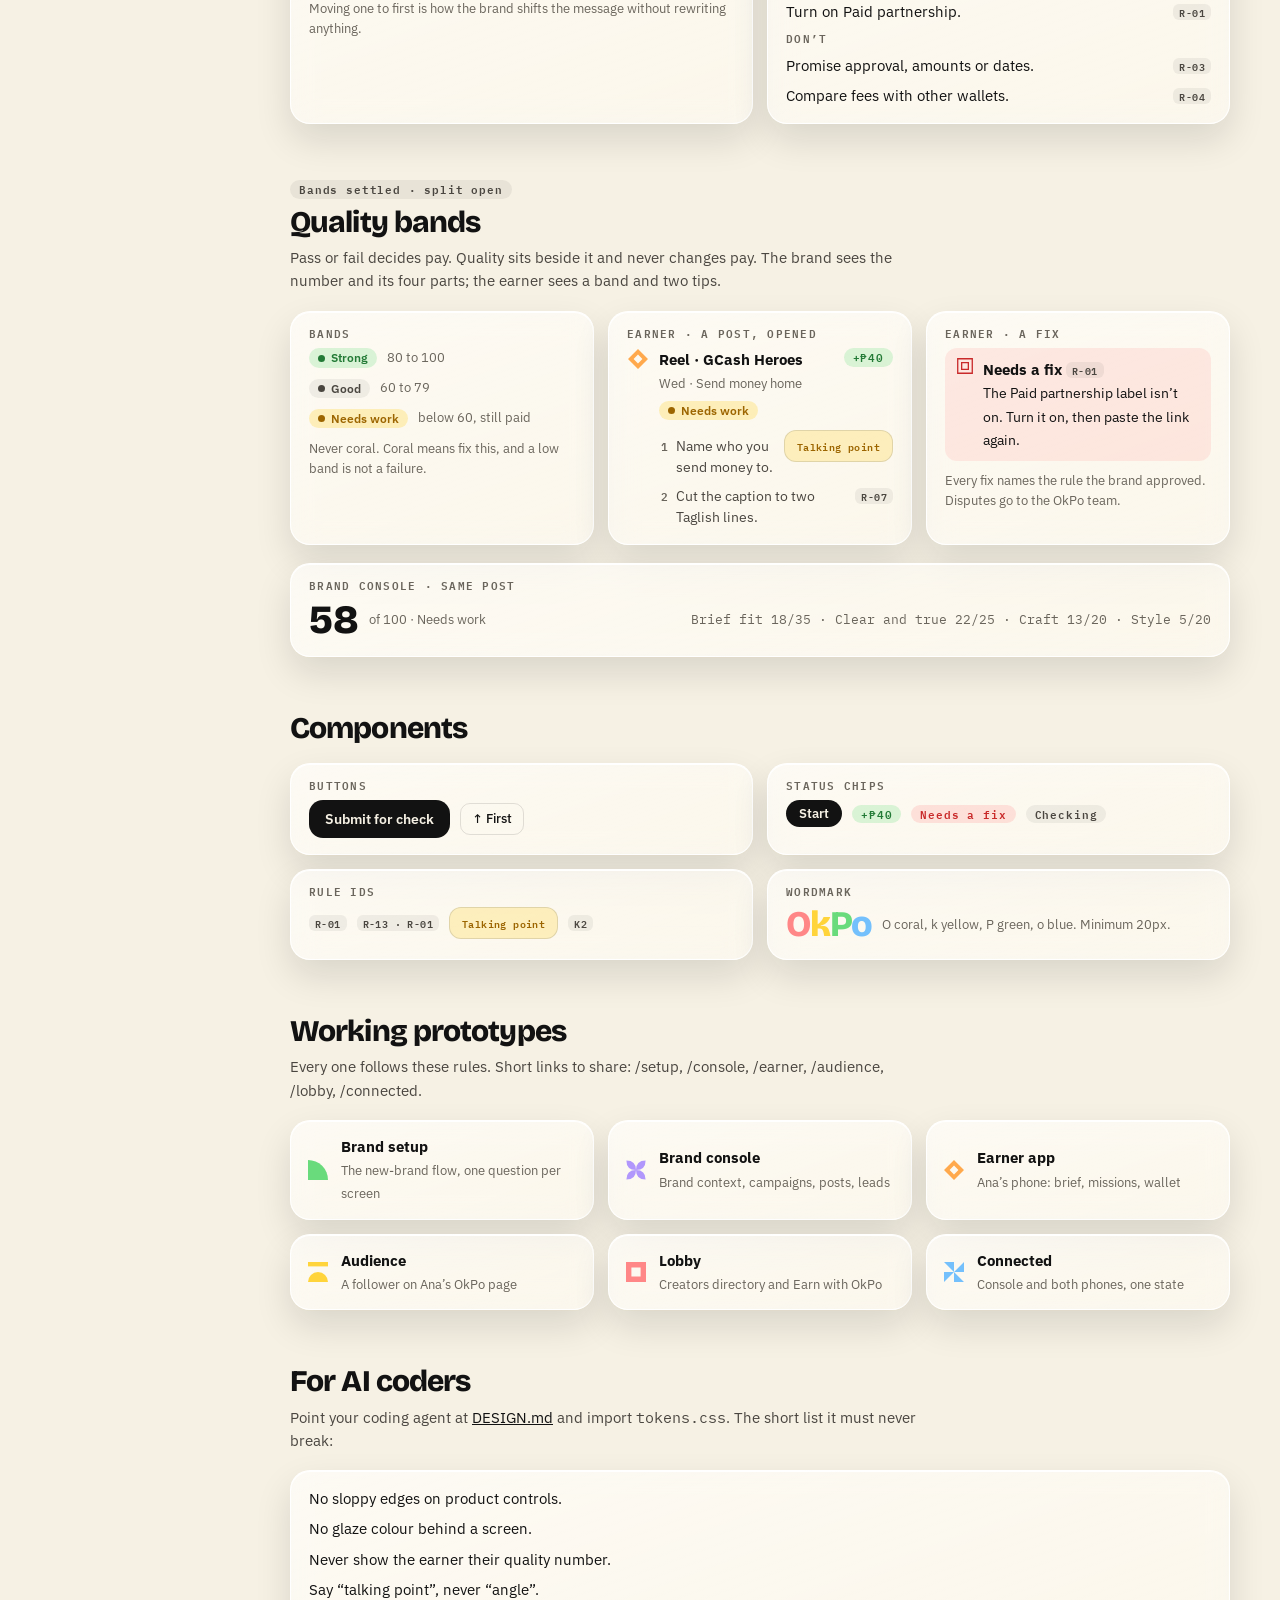
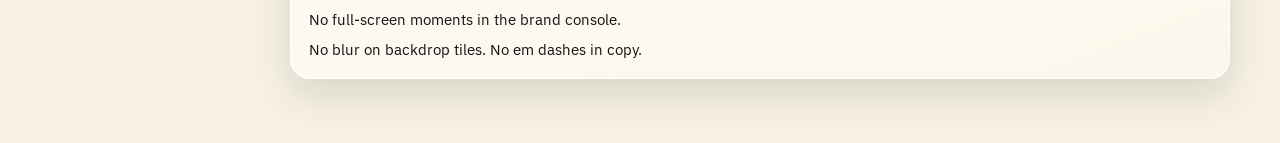
==== commit b55110c4: "Rebuild brand setup on the console's new-brand flow; lock settled decisions Setup now runs the conso" ====
--- a/index.html
+++ b/index.html
@@ -31,7 +31,7 @@
   --ease:cubic-bezier(.2,.8,.2,1); --pop:cubic-bezier(.34,1.56,.64,1); --exit:cubic-bezier(.6,0,.3,1);
   color-scheme:light;
 }
-@media (prefers-color-scheme:dark){:root:not([data-theme="light"]){
+@media (prefers-color-scheme:dark){:root[data-theme="system-dark"]{
   --ground:#0f0f0f; --tone:#1c1b19; --ink:#ececec; --body:#b9bcc0; --mute:#8f949a;
   --line:rgba(255,255,255,.12); --soft:rgba(255,255,255,.07); --scrim:rgba(0,0,0,.5);
   --btn:#ececec; --on-btn:#121212;
@@ -58,7 +58,7 @@
 .chip{display:inline-flex;align-items:center;gap:6px;padding:4px 9px;border-radius:var(--r-chip);font:600 10.5px/1 var(--mono);letter-spacing:.08em;white-space:nowrap}
 .chip.ok{background:rgba(105,219,124,.24);color:var(--l-green)}
 .chip.fix{background:rgba(255,135,135,.22);color:var(--l-coral)}
-.chip.wait{background:var(--soft);color:var(--body)}
+.chip.n{background:var(--soft);color:var(--body)}
 .chip.go{background:var(--btn);color:var(--on-btn);font:600 13px/1 var(--text);letter-spacing:0;padding:7px 13px}
 .rid{display:inline-block;font:600 10px/1 var(--mono);letter-spacing:.04em;padding:3px 6px;border-radius:var(--r-id);background:var(--soft);color:var(--body);white-space:nowrap}
 .rid.tp{background:rgba(255,212,59,.28);color:var(--l-yellow)}
@@ -205,7 +205,7 @@
 </section>
 
 <section id="moments">
-  <div class="sh"><span class="chip wait status">Takeovers open, mapping settled</span><h2>Each moment owns a shape and a colour</h2><p class="sub">The big moment teaches the shape. The tab icon brings it back every day. Wins the earner makes happen take over the screen; things other people do arrive as a top banner.</p></div>
+  <div class="sh"><span class="chip n status">Takeovers open, mapping settled</span><h2>Each moment owns a shape and a colour</h2><p class="sub">The big moment teaches the shape. The tab icon brings it back every day. Wins the earner makes happen take over the screen; things other people do arrive as a top banner.</p></div>
   <div class="card glass tbl"><table>
     <thead><tr><th>Moment</th><th>Shape</th><th>Tab</th><th>Size</th><th>Shade</th></tr></thead>
     <tbody>
@@ -235,7 +235,7 @@
 </section>
 
 <section id="quality">
-  <div class="sh"><span class="chip wait status">Bands settled · split open</span><h2>Quality bands</h2><p class="sub">Pass or fail decides pay. Quality sits beside it and never changes pay. The brand sees the number and its four parts; the earner sees a band and two tips.</p></div>
+  <div class="sh"><span class="chip n status">Bands settled · split open</span><h2>Quality bands</h2><p class="sub">Pass or fail decides pay. Quality sits beside it and never changes pay. The brand sees the number and its four parts; the earner sees a band and two tips.</p></div>
   <div class="grid g3">
     <div class="card glass"><span class="label">Bands</span><div class="row"><span class="band strong">Strong</span><span class="small">80 to 100</span></div><div class="row"><span class="band good">Good</span><span class="small">60 to 79</span></div><div class="row"><span class="band work">Needs work</span><span class="small">below 60, still paid</span></div><p class="small">Never coral. Coral means fix this, and a low band is not a failure.</p></div>
     <div class="card glass"><span class="label">Earner · a post, opened</span>
@@ -253,7 +253,7 @@
   <div class="sh"><h2>Components</h2></div>
   <div class="grid g2">
     <div class="card glass"><span class="label">Buttons</span><div class="row"><button class="btn" type="button">Submit for check</button><button class="ghost" type="button">↑ First</button></div></div>
-    <div class="card glass"><span class="label">Status chips</span><div class="row"><span class="chip go">Start</span><span class="chip ok">+₱40</span><span class="chip fix">Needs a fix</span><span class="chip wait">Checking</span></div></div>
+    <div class="card glass"><span class="label">Status chips</span><div class="row"><span class="chip go">Start</span><span class="chip ok">+₱40</span><span class="chip fix">Needs a fix</span><span class="chip n">Checking</span></div></div>
     <div class="card glass"><span class="label">Rule IDs</span><div class="row"><span class="rid">R-01</span><span class="rid">R-13 · R-01</span><span class="rid tp">Talking point</span><span class="rid">K2</span></div></div>
     <div class="card glass"><span class="label">Wordmark</span><div class="row"><span class="wordmark" style="font-size:36px" role="img" aria-label="OkPo"><span>O</span><span>k</span><span>P</span><span>o</span></span><span class="small">O coral, k yellow, P green, o blue. Minimum 20px.</span></div></div>
   </div>
@@ -261,7 +261,7 @@
 
 <section id="prototypes">
   <div class="sh"><h2>Working prototypes</h2><p class="sub">Every one follows these rules. Short links to share: /setup, /console, /earner, /audience, /lobby, /connected.</p></div>
-  <div class="grid g3 links"><a class="glass" href="/setup"><svg class="tile" viewBox="-5 -5 110 110" aria-hidden="true"><path d="M0 0 A100 100 0 0 1 100 100 L0 100 Z" fill="var(--green)"/></svg><span class="grow"><b style="display:block">Brand setup</b><span class="small">Guided setup, then the organized console</span></span></a><a class="glass" href="/console"><svg class="tile" viewBox="-5 -5 110 110" aria-hidden="true"><path d="M50 50 Q50 2 98 2 Q98 50 50 50 Z M50 50 Q98 50 98 98 Q50 98 50 50 Z M50 50 Q50 98 2 98 Q2 50 50 50 Z M50 50 Q2 50 2 2 Q50 2 50 50 Z" fill="var(--purple)"/></svg><span class="grow"><b style="display:block">Brand console</b><span class="small">Brand context, campaigns, posts, leads</span></span></a><a class="glass" href="/earner"><svg class="tile" viewBox="-5 -5 110 110" aria-hidden="true"><path d="M50 0L100 50L50 100L0 50Z M50 28L72 50L50 72L28 50Z" fill-rule="evenodd" fill="var(--orange)"/></svg><span class="grow"><b style="display:block">Earner app</b><span class="small">Ana’s phone: brief, missions, wallet</span></span></a><a class="glass" href="/audience"><svg class="tile" viewBox="-5 -5 110 110" aria-hidden="true"><path d="M0 100 A50 50 0 0 1 100 100 Z" fill="var(--yellow)"/><rect width="100" height="22" fill="var(--yellow)"/></svg><span class="grow"><b style="display:block">Audience</b><span class="small">A follower on Ana’s OkPo page</span></span></a><a class="glass" href="/lobby"><svg class="tile" viewBox="-5 -5 110 110" aria-hidden="true"><path d="M0 0H100V100H0Z M27 27V73H73V27Z" fill-rule="evenodd" fill="var(--coral)"/></svg><span class="grow"><b style="display:block">Lobby</b><span class="small">Creators directory and Earn with OkPo</span></span></a><a class="glass" href="/connected"><svg class="tile" viewBox="-5 -5 110 110" aria-hidden="true"><path d="M0 0 L50 0 L50 50 Z M100 0 L100 50 L50 50 Z M100 100 L50 100 L50 50 Z M0 100 L0 50 L50 50 Z" fill="var(--blue)"/></svg><span class="grow"><b style="display:block">Connected</b><span class="small">Console and both phones, one state</span></span></a>
+  <div class="grid g3 links"><a class="glass" href="/setup"><svg class="tile" viewBox="-5 -5 110 110" aria-hidden="true"><path d="M0 0 A100 100 0 0 1 100 100 L0 100 Z" fill="var(--green)"/></svg><span class="grow"><b style="display:block">Brand setup</b><span class="small">The new-brand flow, one question per screen</span></span></a><a class="glass" href="/console"><svg class="tile" viewBox="-5 -5 110 110" aria-hidden="true"><path d="M50 50 Q50 2 98 2 Q98 50 50 50 Z M50 50 Q98 50 98 98 Q50 98 50 50 Z M50 50 Q50 98 2 98 Q2 50 50 50 Z M50 50 Q2 50 2 2 Q50 2 50 50 Z" fill="var(--purple)"/></svg><span class="grow"><b style="display:block">Brand console</b><span class="small">Brand context, campaigns, posts, leads</span></span></a><a class="glass" href="/earner"><svg class="tile" viewBox="-5 -5 110 110" aria-hidden="true"><path d="M50 0L100 50L50 100L0 50Z M50 28L72 50L50 72L28 50Z" fill-rule="evenodd" fill="var(--orange)"/></svg><span class="grow"><b style="display:block">Earner app</b><span class="small">Ana’s phone: brief, missions, wallet</span></span></a><a class="glass" href="/audience"><svg class="tile" viewBox="-5 -5 110 110" aria-hidden="true"><path d="M0 100 A50 50 0 0 1 100 100 Z" fill="var(--yellow)"/><rect width="100" height="22" fill="var(--yellow)"/></svg><span class="grow"><b style="display:block">Audience</b><span class="small">A follower on Ana’s OkPo page</span></span></a><a class="glass" href="/lobby"><svg class="tile" viewBox="-5 -5 110 110" aria-hidden="true"><path d="M0 0H100V100H0Z M27 27V73H73V27Z" fill-rule="evenodd" fill="var(--coral)"/></svg><span class="grow"><b style="display:block">Lobby</b><span class="small">Creators directory and Earn with OkPo</span></span></a><a class="glass" href="/connected"><svg class="tile" viewBox="-5 -5 110 110" aria-hidden="true"><path d="M0 0 L50 0 L50 50 Z M100 0 L100 50 L50 50 Z M100 100 L50 100 L50 50 Z M0 100 L0 50 L50 50 Z" fill="var(--blue)"/></svg><span class="grow"><b style="display:block">Connected</b><span class="small">Console and both phones, one state</span></span></a>
   </div>
 </section>
 
@@ -281,7 +281,7 @@
 <script>
 (function(){
 const b=document.getElementById('themeBtn');
-const cur=()=>document.documentElement.getAttribute('data-theme')||(matchMedia('(prefers-color-scheme: dark)').matches?'dark':'light');
+const cur=()=>document.documentElement.getAttribute('data-theme')||('light');
 const paint=()=>{b.textContent=cur()==='dark'?'Light':'Dark'};
 b.addEventListener('click',()=>{document.documentElement.setAttribute('data-theme',cur()==='dark'?'light':'dark');paint()});paint();
 })();
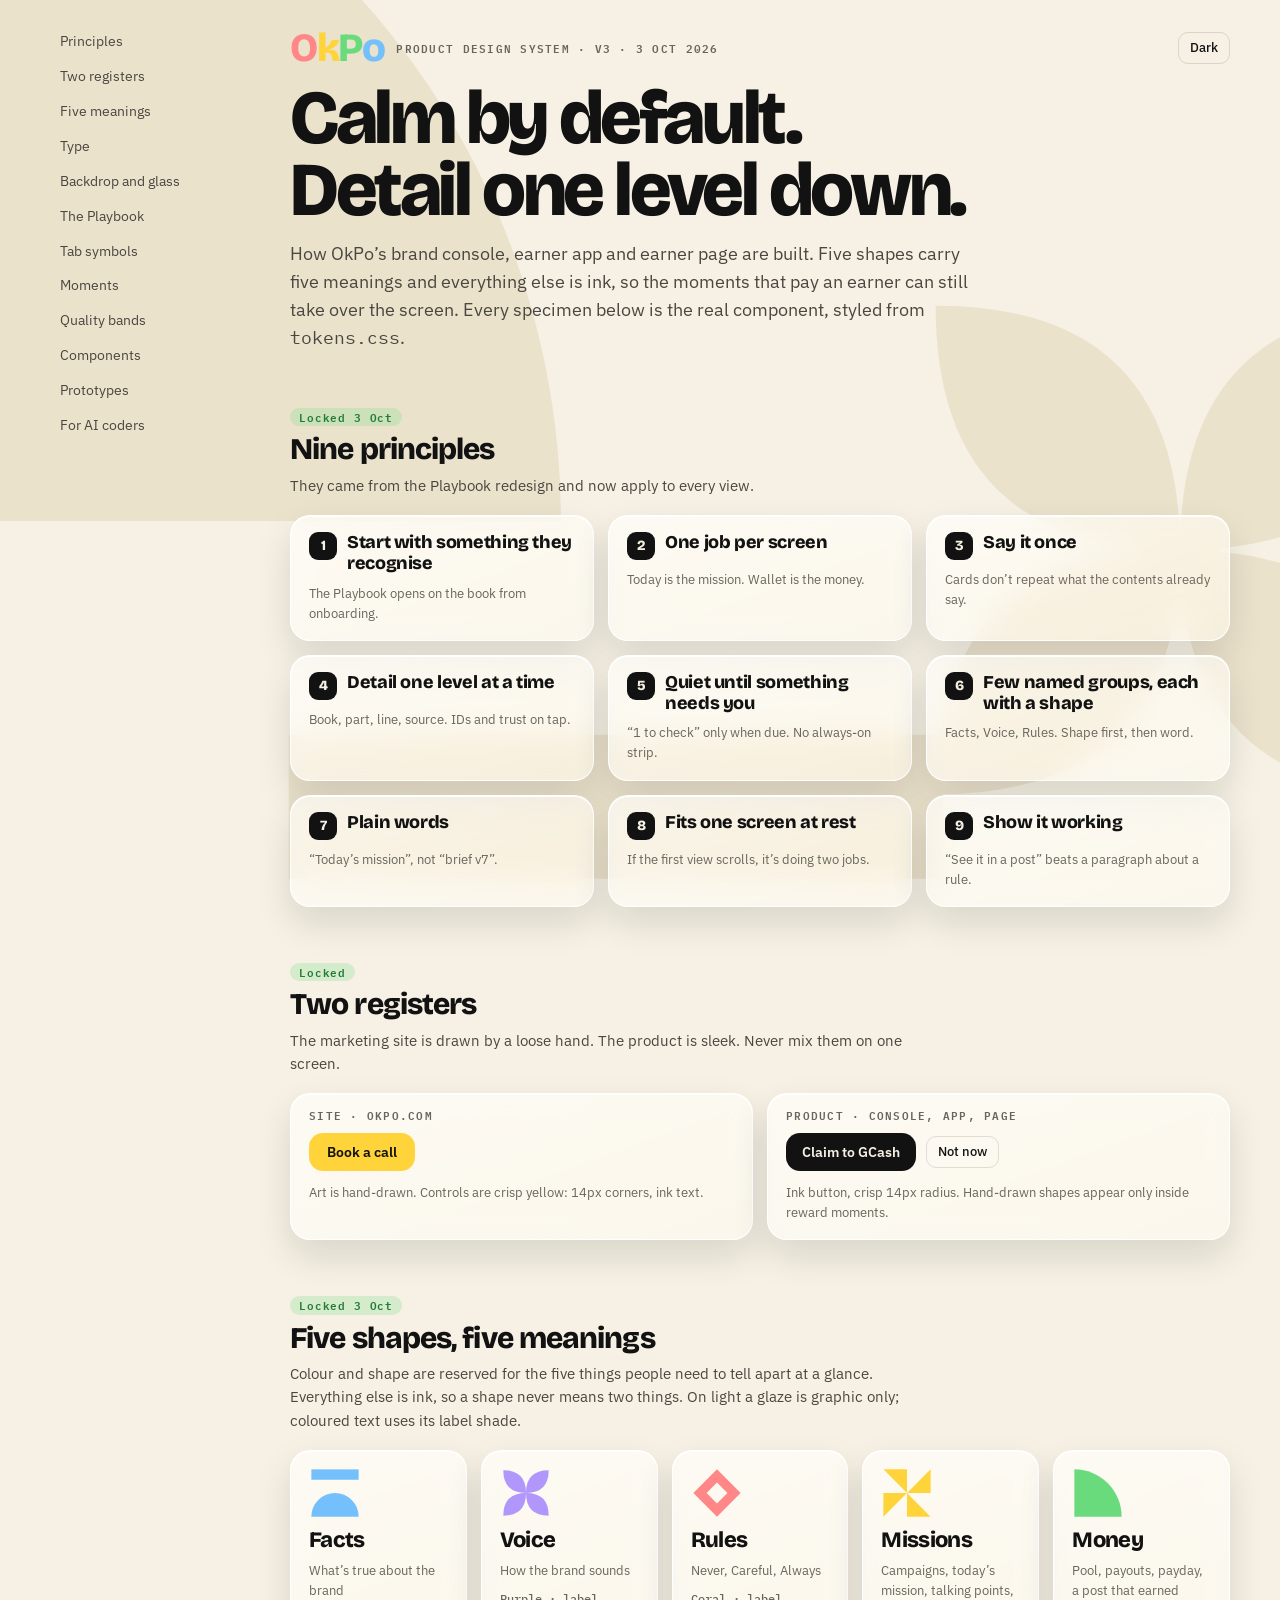
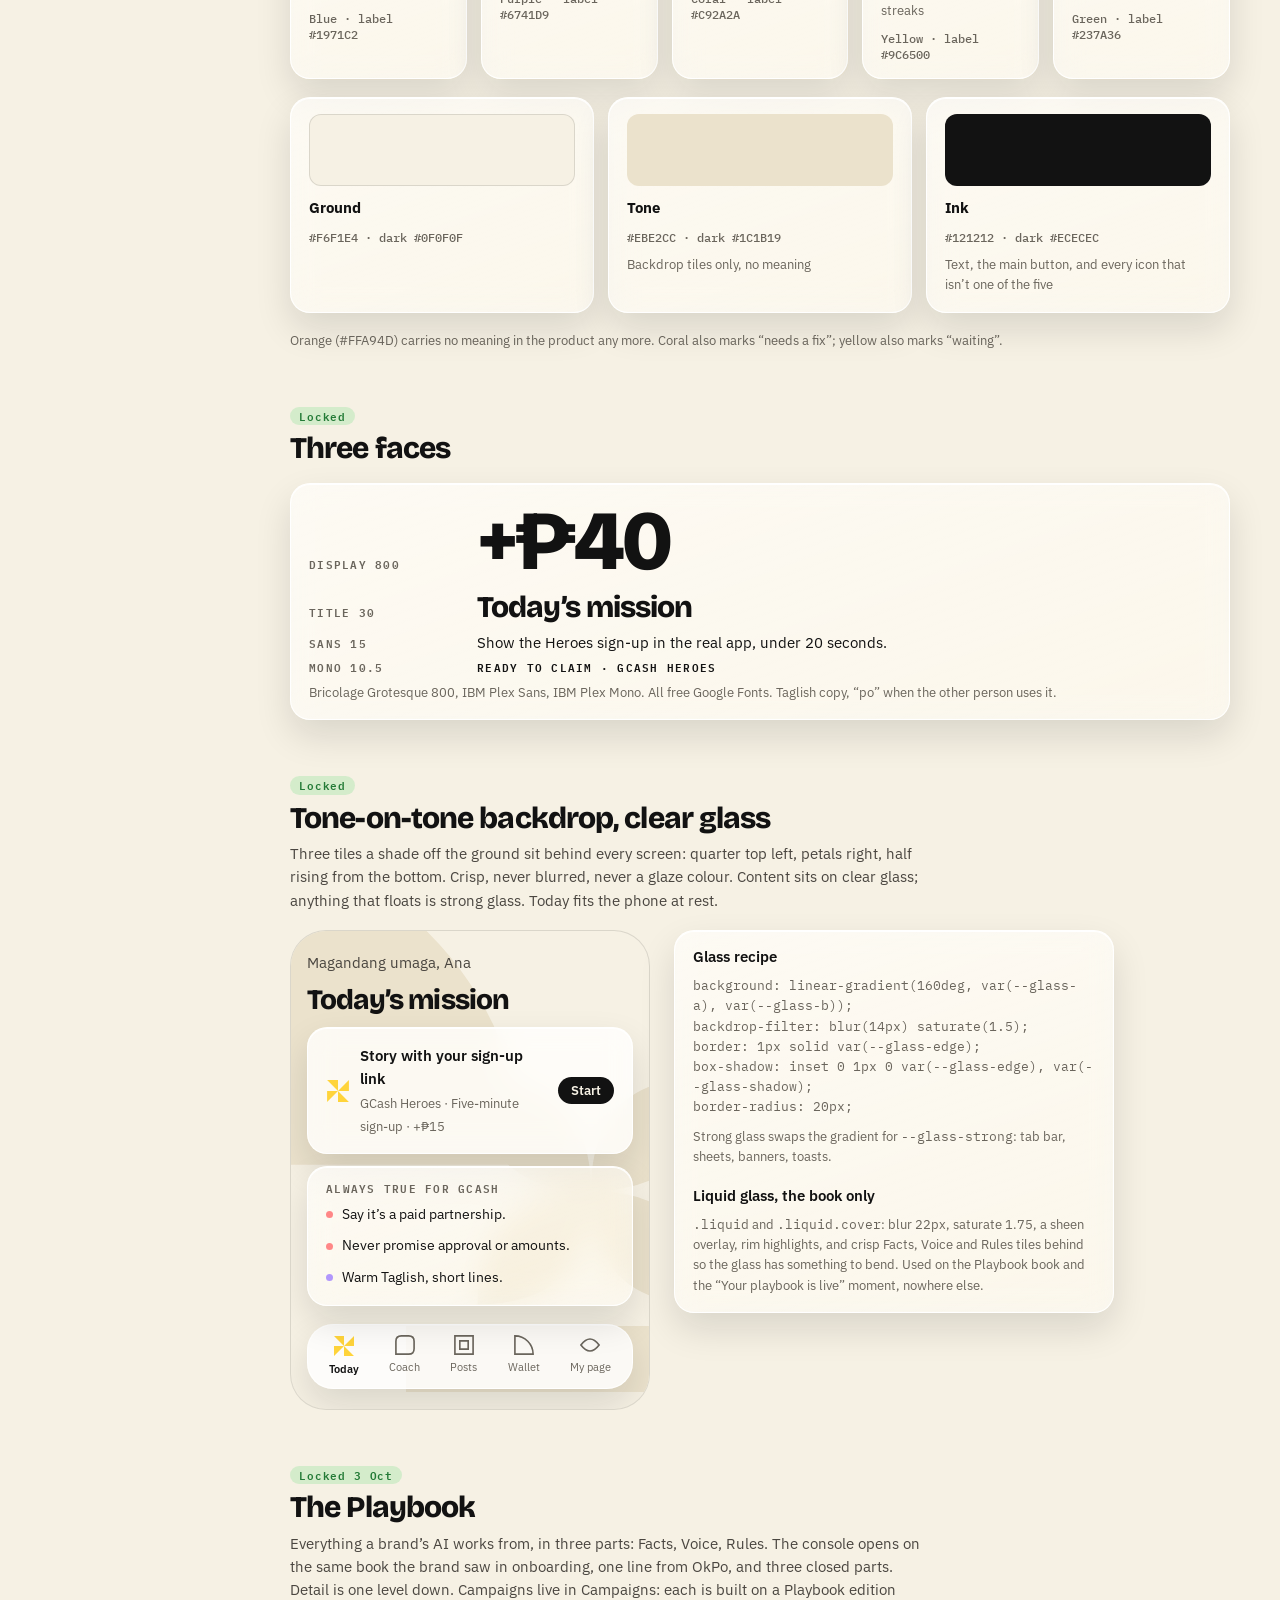
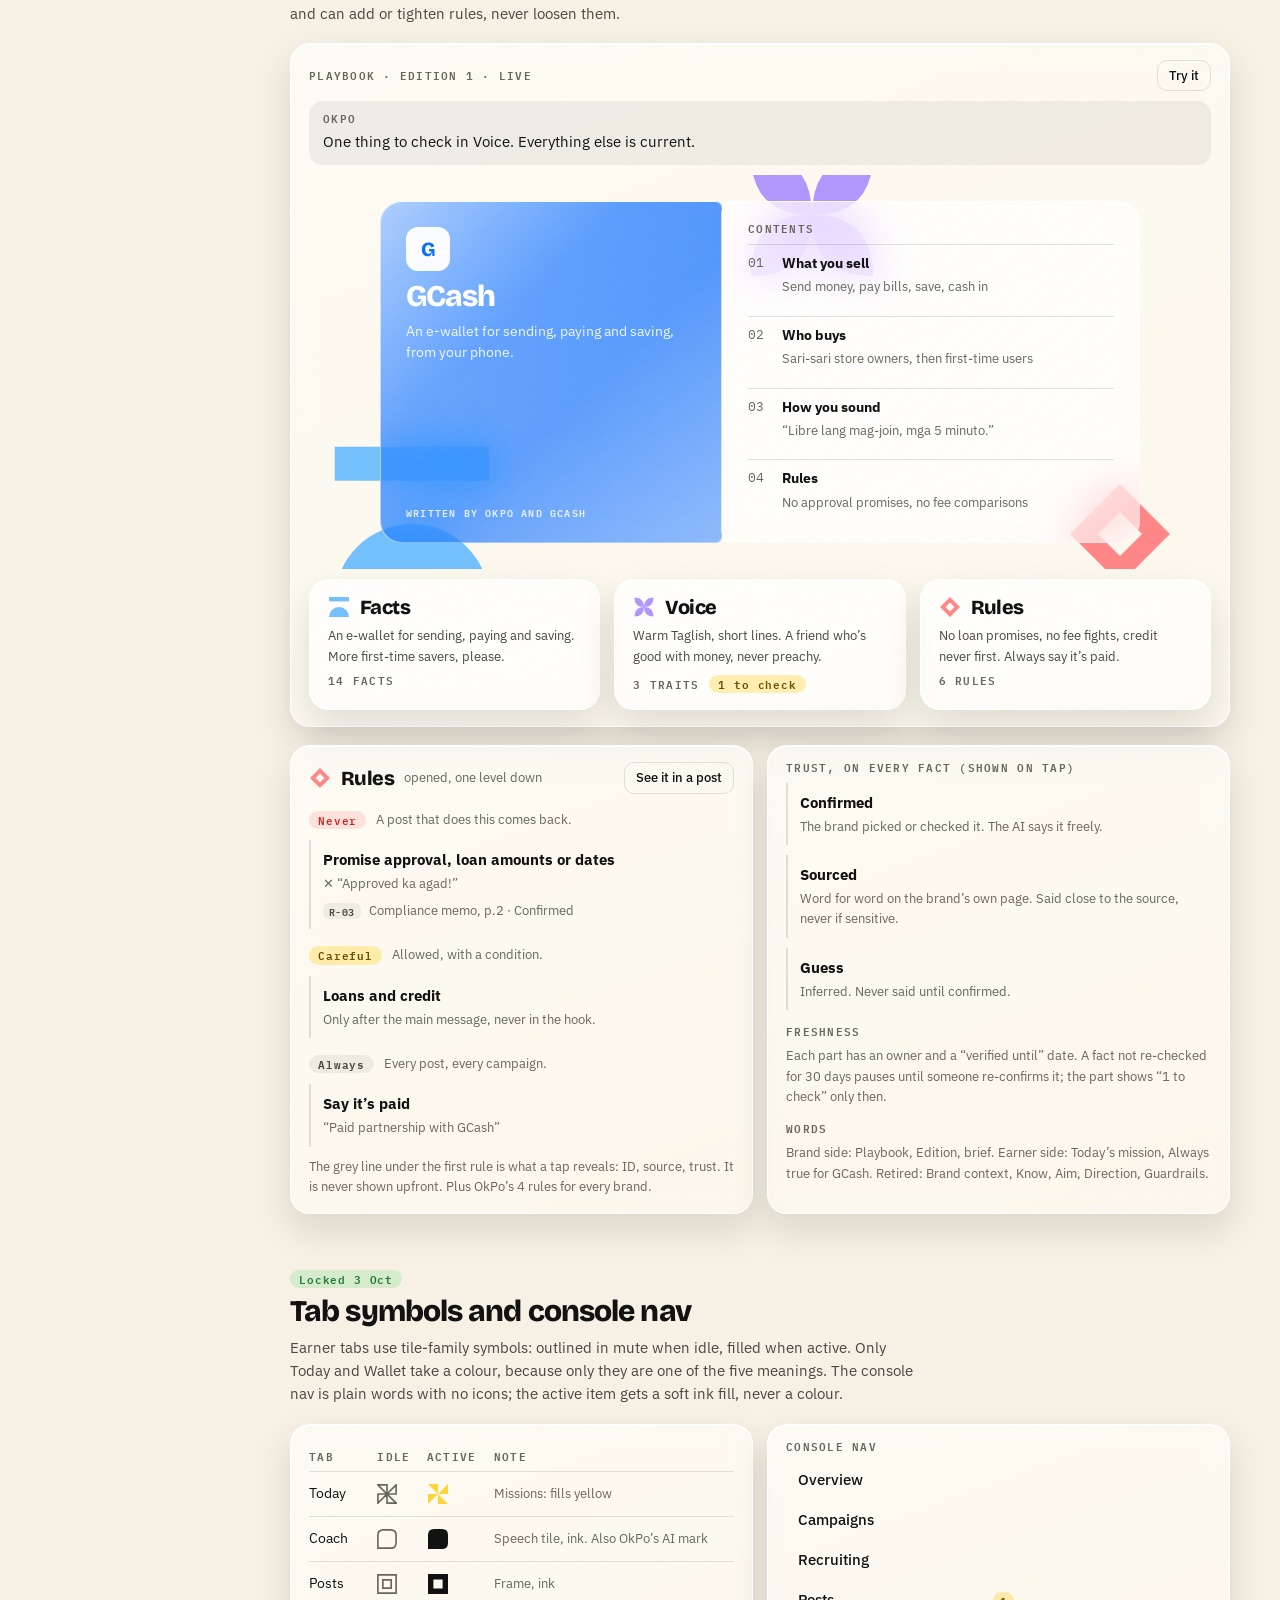
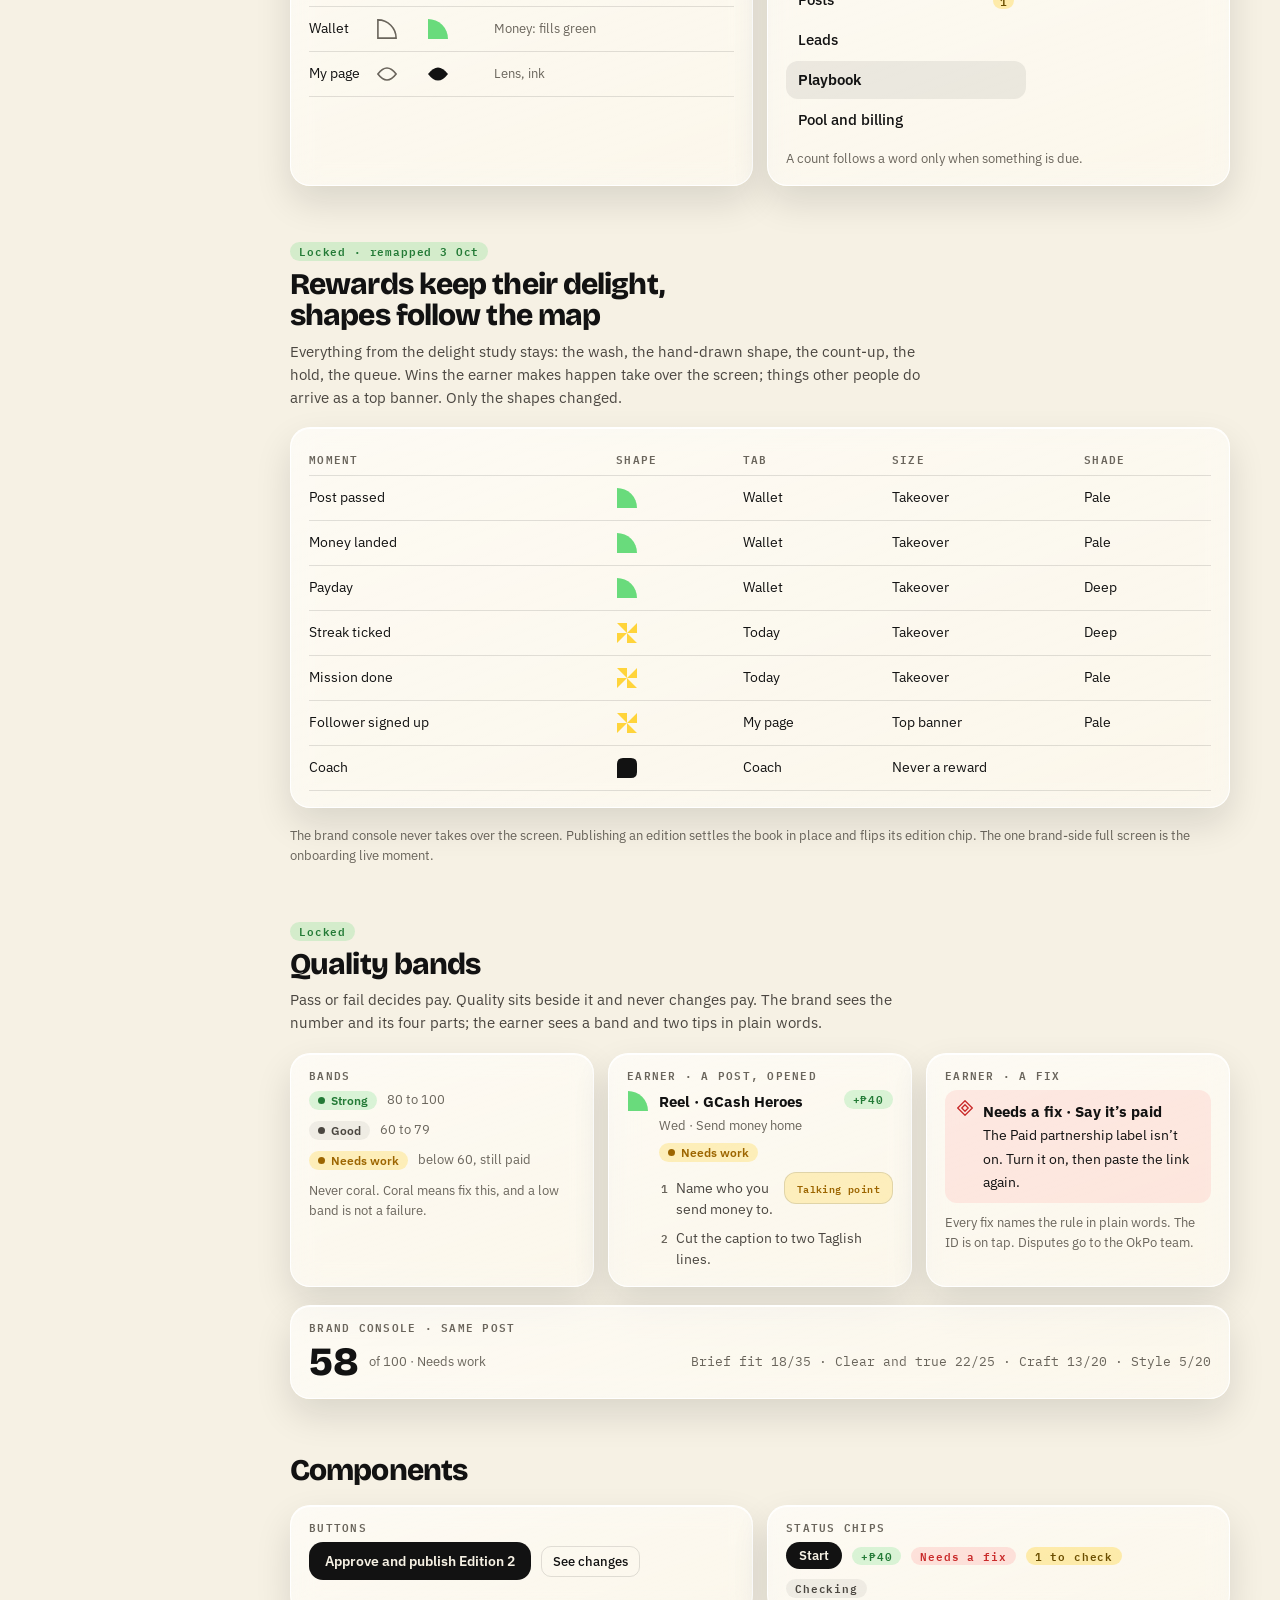
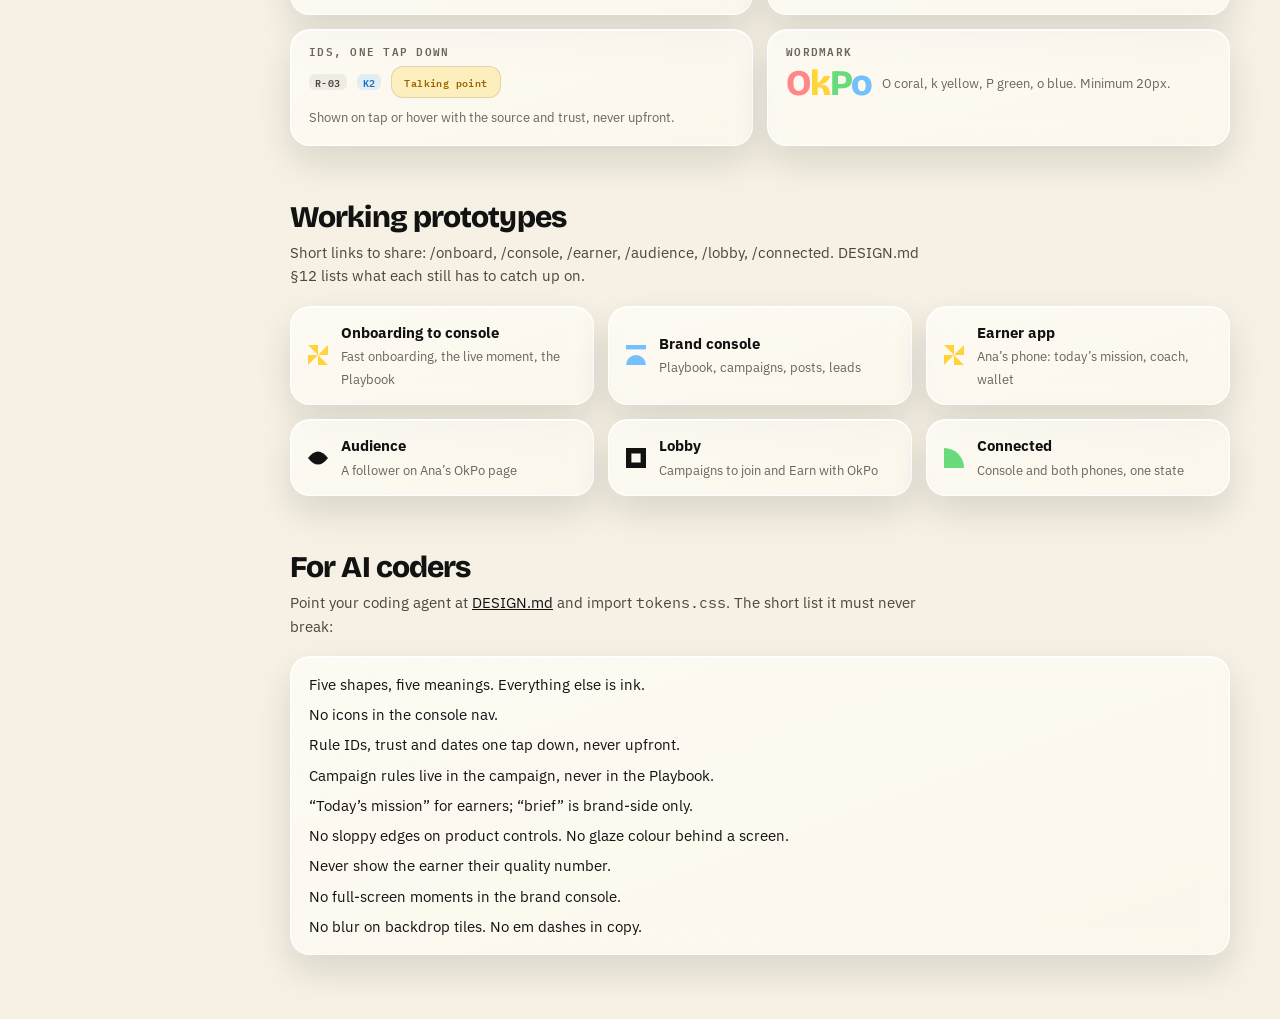
==== commit a5fefd11: "Rewrite the design rules for the Playbook and the five-shape map DESIGN.md: Playbook (Facts, Voice, " ====
--- a/index.html
+++ b/index.html
@@ -119,9 +119,41 @@
 .links a:hover{transform:translateY(-1px)}
 .donts li{display:flex;gap:10px}
 .theme{margin-left:auto}
-:focus-visible{outline:2px solid var(--blue);outline-offset:2px;border-radius:8px}
+:focus-visible{outline:2px solid var(--l-blue);outline-offset:2px;border-radius:8px}
 @media (max-width:900px){.wrap{grid-template-columns:minmax(0,1fr)}nav.toc{display:none}.g6{grid-template-columns:repeat(3,minmax(0,1fr))}.g3{grid-template-columns:minmax(0,1fr)}}
 @media (max-width:600px){.g2{grid-template-columns:minmax(0,1fr)}.g6{grid-template-columns:repeat(2,minmax(0,1fr))}.spec{grid-template-columns:minmax(0,1fr)}}
+.g5{grid-template-columns:repeat(5,minmax(0,1fr))}
+.pn{width:28px;height:28px;border-radius:9px;background:var(--btn);color:var(--on-btn);display:grid;place-items:center;font:800 14px/1 var(--display);flex:none}
+.ybtn{border:0;border-radius:14px;padding:12px 18px;background:var(--yellow);color:#121212;font:600 14px/1 var(--text);cursor:pointer}
+.chip.warn{background:rgba(255,212,59,.38);color:#6b4e00}
+:root[data-theme="dark"] .chip.warn{background:rgba(255,212,59,.2);color:#ffd43b}
+.rid.k{background:rgba(116,192,252,.2);color:var(--l-blue)}
+.al{display:flex;align-items:center;gap:9px;font-size:14px}.al i{width:7px;height:7px;border-radius:50%;flex:none}
+.tabbar{display:flex;justify-content:space-around;padding:10px 6px;border-radius:26px;background:var(--glass-strong);border:1px solid var(--glass-edge);box-shadow:var(--glass-shadow);margin-top:6px}
+.tabbar .tb{display:flex;flex-direction:column;align-items:center;gap:4px;font-size:11px;color:var(--mute)}.tabbar .tb.on{color:var(--ink);font-weight:600}
+.say{display:flex;flex-direction:column;gap:6px;padding:12px 14px;border-radius:14px;background:var(--soft)}
+.bookstage{position:relative;padding:26px 10px;isolation:isolate}
+.behind{position:absolute;inset:0;z-index:-1;overflow:hidden;border-radius:20px}.behind svg{position:absolute}
+.behind .b1{left:2%;bottom:-40px}.behind .b2{left:48%;top:-30px}.behind .b3{right:4%;bottom:-20px}
+.book{display:grid;grid-template-columns:minmax(0,.9fr) minmax(0,1.1fr);max-width:760px;margin:0 auto;min-height:250px}
+.liquid{position:relative;overflow:hidden;background:rgba(255,255,255,.52);-webkit-backdrop-filter:blur(22px) saturate(1.75);backdrop-filter:blur(22px) saturate(1.75);box-shadow:inset 0 1px 0 rgba(255,255,255,.95),inset 0 -1px 0 rgba(255,255,255,.35),inset 1px 0 0 rgba(255,255,255,.55),inset -1px 0 0 rgba(255,255,255,.25);border-radius:6px 22px 22px 6px;padding:22px 26px;display:flex;flex-direction:column;gap:10px}
+.liquid::before{content:"";position:absolute;inset:0;background:linear-gradient(135deg,rgba(255,255,255,.58) 0%,rgba(255,255,255,.09) 36%,rgba(255,255,255,0) 58%,rgba(255,255,255,.2) 100%);opacity:.7;pointer-events:none}
+.liquid.cover{background:linear-gradient(160deg,rgba(13,110,253,.78),rgba(13,110,253,.58));color:#fff;border-radius:22px 6px 6px 22px;padding:26px}
+.liquid.cover::before{opacity:1}
+.liquid.cover::after{content:"";position:absolute;right:0;top:10px;bottom:10px;width:1px;background:rgba(255,255,255,.6)}
+:root[data-theme="dark"] .liquid:not(.cover){background:rgba(40,40,40,.6)}
+.bm2{position:relative;width:44px;height:44px;border-radius:12px;background:rgba(255,255,255,.95);color:#0d6efd;display:grid;place-items:center;font:800 20px/1 var(--display)}
+.ch{position:relative;display:grid;grid-template-columns:26px minmax(0,1fr);gap:8px;padding:8px 0;border-top:1px solid var(--line)}.ch b{display:block;font-size:14px}
+.part{gap:8px}
+.rk{display:flex;align-items:center;gap:10px;margin-top:6px}
+.rl{display:flex;flex-direction:column;gap:3px;padding:8px 0 8px 12px;border-left:2px solid var(--line)}
+.rl .more{display:flex;gap:8px;align-items:center;margin-top:4px}
+.cnav{display:flex;flex-direction:column;gap:2px;max-width:240px}
+.cnav>span{padding:10px 12px;border-radius:12px;font:500 15px/1.2 var(--text);display:flex;align-items:center;justify-content:space-between}
+.cnav>span.on{font-weight:600;background:rgba(18,18,18,.07)}:root[data-theme="dark"] .cnav>span.on{background:rgba(255,255,255,.08)}
+.cnt{font:600 11px/1 var(--mono);padding:3px 7px;border-radius:99px;background:rgba(255,212,59,.38);color:#6b4e00}
+@media (max-width:900px){.g5{grid-template-columns:repeat(3,minmax(0,1fr))}}
+@media (max-width:600px){.g5{grid-template-columns:repeat(2,minmax(0,1fr))}.book{grid-template-columns:minmax(0,1fr)}.liquid,.liquid.cover{border-radius:20px}}
 </style>
 
 </head>
@@ -134,49 +166,48 @@
 
 <div class="wrap">
 <nav class="toc" aria-label="Sections">
-  <a href="#registers">Two registers</a><a href="#colour">Colour</a><a href="#type">Type</a><a href="#surfaces">Backdrop and glass</a><a href="#moments">Moments</a><a href="#context">Rules and talking points</a><a href="#quality">Quality bands</a><a href="#components">Components</a><a href="#prototypes">Prototypes</a><a href="#coders">For AI coders</a>
+  <a href="#principles">Principles</a><a href="#registers">Two registers</a><a href="#colour">Five meanings</a><a href="#type">Type</a><a href="#surfaces">Backdrop and glass</a><a href="#playbook">The Playbook</a><a href="#tabs">Tab symbols</a><a href="#moments">Moments</a><a href="#quality">Quality bands</a><a href="#components">Components</a><a href="#prototypes">Prototypes</a><a href="#coders">For AI coders</a>
 </nav>
 <main>
 <header class="top">
-  <div class="row1"><span class="wordmark" style="font-size:40px" role="img" aria-label="OkPo"><span>O</span><span>k</span><span>P</span><span>o</span></span><span class="label">Product design system · v2 · 1 Oct 2026</span><button class="ghost theme" type="button" id="themeBtn">Dark</button></div>
-  <h1>Calm glass, loud rewards.</h1>
-  <p class="lede">How OkPo’s brand console, earner app and earner page are built. Controls stay crisp and quiet so the moments that pay an earner can take over the screen. Every specimen below is the real component, styled from <span class="mono">tokens.css</span>.</p>
+  <div class="row1"><span class="wordmark" style="font-size:40px" role="img" aria-label="OkPo"><span>O</span><span>k</span><span>P</span><span>o</span></span><span class="label">Product design system · v3 · 3 Oct 2026</span><button class="ghost theme" type="button" id="themeBtn">Dark</button></div>
+  <h1>Calm by default. Detail one level down.</h1>
+  <p class="lede">How OkPo’s brand console, earner app and earner page are built. Five shapes carry five meanings and everything else is ink, so the moments that pay an earner can still take over the screen. Every specimen below is the real component, styled from <span class="mono">tokens.css</span>.</p>
 </header>
 
+<section id="principles">
+  <div class="sh"><span class="chip ok status">Locked 3 Oct</span><h2>Nine principles</h2><p class="sub">They came from the Playbook redesign and now apply to every view.</p></div>
+  <div class="grid g3"><div class="card glass"><div class="row" style="flex-wrap:nowrap;align-items:flex-start"><span class="pn">1</span><b class="grow" style="font:800 18px/1.15 var(--display);letter-spacing:-.02em">Start with something they recognise</b></div><p class="small">The Playbook opens on the book from onboarding.</p></div><div class="card glass"><div class="row" style="flex-wrap:nowrap;align-items:flex-start"><span class="pn">2</span><b class="grow" style="font:800 18px/1.15 var(--display);letter-spacing:-.02em">One job per screen</b></div><p class="small">Today is the mission. Wallet is the money.</p></div><div class="card glass"><div class="row" style="flex-wrap:nowrap;align-items:flex-start"><span class="pn">3</span><b class="grow" style="font:800 18px/1.15 var(--display);letter-spacing:-.02em">Say it once</b></div><p class="small">Cards don’t repeat what the contents already say.</p></div><div class="card glass"><div class="row" style="flex-wrap:nowrap;align-items:flex-start"><span class="pn">4</span><b class="grow" style="font:800 18px/1.15 var(--display);letter-spacing:-.02em">Detail one level at a time</b></div><p class="small">Book, part, line, source. IDs and trust on tap.</p></div><div class="card glass"><div class="row" style="flex-wrap:nowrap;align-items:flex-start"><span class="pn">5</span><b class="grow" style="font:800 18px/1.15 var(--display);letter-spacing:-.02em">Quiet until something needs you</b></div><p class="small">“1 to check” only when due. No always-on strip.</p></div><div class="card glass"><div class="row" style="flex-wrap:nowrap;align-items:flex-start"><span class="pn">6</span><b class="grow" style="font:800 18px/1.15 var(--display);letter-spacing:-.02em">Few named groups, each with a shape</b></div><p class="small">Facts, Voice, Rules. Shape first, then word.</p></div><div class="card glass"><div class="row" style="flex-wrap:nowrap;align-items:flex-start"><span class="pn">7</span><b class="grow" style="font:800 18px/1.15 var(--display);letter-spacing:-.02em">Plain words</b></div><p class="small">“Today’s mission”, not “brief v7”.</p></div><div class="card glass"><div class="row" style="flex-wrap:nowrap;align-items:flex-start"><span class="pn">8</span><b class="grow" style="font:800 18px/1.15 var(--display);letter-spacing:-.02em">Fits one screen at rest</b></div><p class="small">If the first view scrolls, it’s doing two jobs.</p></div><div class="card glass"><div class="row" style="flex-wrap:nowrap;align-items:flex-start"><span class="pn">9</span><b class="grow" style="font:800 18px/1.15 var(--display);letter-spacing:-.02em">Show it working</b></div><p class="small">“See it in a post” beats a paragraph about a rule.</p></div></div>
+</section>
+
 <section id="registers">
-  <div class="sh"><span class="chip ok status">Settled</span><h2>Two registers</h2><p class="sub">The marketing site is drawn by a loose hand. The product is sleek. Never mix them on one screen.</p></div>
+  <div class="sh"><span class="chip ok status">Locked</span><h2>Two registers</h2><p class="sub">The marketing site is drawn by a loose hand. The product is sleek. Never mix them on one screen.</p></div>
   <div class="grid g2">
     <div class="card glass reg"><span class="label">Site · okpo.com</span>
-      <span class="drawn"><svg width="150" height="46" viewBox="0 0 150 46" aria-hidden="true"><path d="M2.0 1.7 L14.0 1.3 L25.6 2.5 L35.7 2.4 L44.3 1.6 L53.6 1.0 L64.5 1.5 L76.1 1.9 L84.7 3.0 L94.4 1.6 L103.8 2.7 L113.4 2.9 L124.2 1.2 L136.0 2.4 L145.2 1.3 L147.0 2.3 L148.6 12.5 L148.1 22.5 L148.3 34.0 L148.1 44.7 L138.7 43.4 L129.8 43.7 L119.3 44.3 L107.6 44.2 L96.5 44.1 L86.3 44.9 L77.1 43.4 L65.7 44.4 L55.4 44.9 L44.6 43.5 L33.8 43.2 L24.6 44.8 L15.8 43.1 L5.5 43.0 L1.5 43.7 L2.4 34.4 L1.0 23.4 L2.3 12.5 L1.0 3.3Z" fill="#ffd43b" stroke="#ffd43b" stroke-width="2" stroke-linejoin="round"/></svg><span>Book a call</span></span>
-      <p class="small">Yellow glaze, edges wobble 1.6 to 2.2px, no CSS radius anywhere.</p></div>
+      <div class="row"><button class="ybtn" type="button">Book a call</button></div>
+      <p class="small">Art is hand-drawn. Controls are crisp yellow: 14px corners, ink text.</p></div>
     <div class="card glass reg"><span class="label">Product · console, app, page</span>
       <div class="row"><button class="btn" type="button">Claim to GCash</button><button class="ghost" type="button">Not now</button></div>
-      <p class="small">Ink button, crisp 14px radius. Sloppy shapes appear only inside reward moments.</p></div>
+      <p class="small">Ink button, crisp 14px radius. Hand-drawn shapes appear only inside reward moments.</p></div>
   </div>
 </section>
 
 <section id="colour">
-  <div class="sh"><span class="chip ok status">Settled</span><h2>Six glazes, one job each</h2><p class="sub">On a light ground a glaze is graphic only. Coloured text uses its label shade, which passes 4.5 to 1.</p></div>
-  <div class="grid g6">
-    <div class="card glass"><div class="sw" style="background:var(--coral)"></div><b>Coral</b><span class="hex">#FF8787<br>label #C92A2A</span><span class="small">Fixes, streak</span></div>
-    <div class="card glass"><div class="sw" style="background:var(--yellow)"></div><b>Yellow</b><span class="hex">#FFD43B<br>label #9C6500</span><span class="small">Sign-ups, My page</span></div>
-    <div class="card glass"><div class="sw" style="background:var(--orange)"></div><b>Orange</b><span class="hex">#FFA94D<br>label #C2410C</span><span class="small">Posts, passed</span></div>
-    <div class="card glass"><div class="sw" style="background:var(--green)"></div><b>Green</b><span class="hex">#69DB7C<br>label #237A36</span><span class="small">Money, always</span></div>
-    <div class="card glass"><div class="sw" style="background:var(--blue)"></div><b>Blue</b><span class="hex">#74C0FC<br>label #1971C2</span><span class="small">Leads, focus</span></div>
-    <div class="card glass"><div class="sw" style="background:var(--purple)"></div><b>Purple</b><span class="hex">#B197FC<br>label #6741D9</span><span class="small">Coach, AI</span></div>
-  </div>
+  <div class="sh"><span class="chip ok status">Locked 3 Oct</span><h2>Five shapes, five meanings</h2><p class="sub">Colour and shape are reserved for the five things people need to tell apart at a glance. Everything else is ink, so a shape never means two things. On light a glaze is graphic only; coloured text uses its label shade.</p></div>
+  <div class="grid g5"><div class="card glass"><svg class="tile" viewBox="-5 -5 110 110" role="img" aria-label="Facts" style="width:52px;height:52px"><g fill="var(--blue)"><path d="M0 100 A50 50 0 0 1 100 100 Z"/><rect width="100" height="22"/></g></svg><b style="font:800 22px/1 var(--display);letter-spacing:-.03em">Facts</b><span class="small">What’s true about the brand</span><span class="hex">Blue · label #1971C2</span></div><div class="card glass"><svg class="tile" viewBox="-5 -5 110 110" role="img" aria-label="Voice" style="width:52px;height:52px"><g fill="var(--purple)"><path d="M50 50 Q50 2 98 2 Q98 50 50 50 Z M50 50 Q98 50 98 98 Q50 98 50 50 Z M50 50 Q50 98 2 98 Q2 50 50 50 Z M50 50 Q2 50 2 2 Q50 2 50 50 Z"/></g></svg><b style="font:800 22px/1 var(--display);letter-spacing:-.03em">Voice</b><span class="small">How the brand sounds</span><span class="hex">Purple · label #6741D9</span></div><div class="card glass"><svg class="tile" viewBox="-5 -5 110 110" role="img" aria-label="Rules" style="width:52px;height:52px"><g fill="var(--coral)"><path d="M50 0L100 50L50 100L0 50Z M50 28L72 50L50 72L28 50Z" fill-rule="evenodd"/></g></svg><b style="font:800 22px/1 var(--display);letter-spacing:-.03em">Rules</b><span class="small">Never, Careful, Always</span><span class="hex">Coral · label #C92A2A</span></div><div class="card glass"><svg class="tile" viewBox="-5 -5 110 110" role="img" aria-label="Missions" style="width:52px;height:52px"><g fill="var(--yellow)"><path d="M0 0 L50 0 L50 50 Z M100 0 L100 50 L50 50 Z M100 100 L50 100 L50 50 Z M0 100 L0 50 L50 50 Z"/></g></svg><b style="font:800 22px/1 var(--display);letter-spacing:-.03em">Missions</b><span class="small">Campaigns, today’s mission, talking points, streaks</span><span class="hex">Yellow · label #9C6500</span></div><div class="card glass"><svg class="tile" viewBox="-5 -5 110 110" role="img" aria-label="Money" style="width:52px;height:52px"><g fill="var(--green)"><path d="M0 100 L0 0 A100 100 0 0 1 100 100 Z"/></g></svg><b style="font:800 22px/1 var(--display);letter-spacing:-.03em">Money</b><span class="small">Pool, payouts, payday, a post that earned</span><span class="hex">Green · label #237A36</span></div></div>
   <div class="grid g3">
     <div class="card glass"><div class="sw" style="background:var(--ground);border:1px solid var(--line)"></div><b>Ground</b><span class="hex">#F6F1E4 · dark #0F0F0F</span></div>
-    <div class="card glass"><div class="sw" style="background:var(--tone)"></div><b>Tone</b><span class="hex">#EBE2CC · dark #1C1B19</span><span class="small">Backdrop tiles only</span></div>
-    <div class="card glass"><div class="sw" style="background:var(--ink)"></div><b>Ink</b><span class="hex">#121212 · dark #ECECEC</span><span class="small">Text and the main button</span></div>
-  </div>
+    <div class="card glass"><div class="sw" style="background:var(--tone)"></div><b>Tone</b><span class="hex">#EBE2CC · dark #1C1B19</span><span class="small">Backdrop tiles only, no meaning</span></div>
+    <div class="card glass"><div class="sw" style="background:var(--ink)"></div><b>Ink</b><span class="hex">#121212 · dark #ECECEC</span><span class="small">Text, the main button, and every icon that isn’t one of the five</span></div>
+  </div>
+  <p class="small">Orange (#FFA94D) carries no meaning in the product any more. Coral also marks “needs a fix”; yellow also marks “waiting”.</p>
 </section>
 
 <section id="type">
-  <div class="sh"><span class="chip ok status">Settled</span><h2>Three faces</h2></div>
+  <div class="sh"><span class="chip ok status">Locked</span><h2>Three faces</h2></div>
   <div class="card glass">
     <div class="spec"><span class="label">Display 800</span><span style="font:800 84px/1 var(--display);letter-spacing:-.03em" class="num">+₱40</span>
-    <span class="label">Title 30</span><span style="font:800 30px/1.05 var(--display);letter-spacing:-.03em">3 missions left today</span>
+    <span class="label">Title 30</span><span style="font:800 30px/1.05 var(--display);letter-spacing:-.03em">Today’s mission</span>
     <span class="label">Sans 15</span><span>Show the Heroes sign-up in the real app, under 20 seconds.</span>
     <span class="label">Mono 10.5</span><span class="label" style="color:var(--ink)">Ready to claim · GCash Heroes</span></div>
     <p class="small">Bricolage Grotesque 800, IBM Plex Sans, IBM Plex Mono. All free Google Fonts. Taglish copy, “po” when the other person uses it.</p>
@@ -184,66 +215,89 @@
 </section>
 
 <section id="surfaces">
-  <div class="sh"><span class="chip ok status">Settled</span><h2>Tone-on-tone backdrop, clear glass</h2><p class="sub">Three tiles a shade off the ground sit behind every screen: quarter top left, petals right, half rising from the bottom. Crisp, never blurred, never a glaze colour. Content sits on clear glass; anything that floats is strong glass.</p></div>
+  <div class="sh"><span class="chip ok status">Locked</span><h2>Tone-on-tone backdrop, clear glass</h2><p class="sub">Three tiles a shade off the ground sit behind every screen: quarter top left, petals right, half rising from the bottom. Crisp, never blurred, never a glaze colour. Content sits on clear glass; anything that floats is strong glass. Today fits the phone at rest.</p></div>
   <div class="row" style="align-items:flex-start;gap:24px">
     <div class="phone">
       <div class="pbg" aria-hidden="true"><svg viewBox="-5 -5 110 110" style="left:-110px;top:-110px;width:360px;height:360px"><path d="M0 100 L0 0 A100 100 0 0 1 100 100 Z"/></svg><svg viewBox="-5 -5 110 110" style="left:170px;top:130px;width:260px;height:260px"><path d="M50 50 Q50 2 98 2 Q98 50 50 50 Z M50 50 Q98 50 98 98 Q50 98 50 50 Z M50 50 Q50 98 2 98 Q2 50 50 50 Z M50 50 Q2 50 2 2 Q50 2 50 50 Z"/></svg><svg viewBox="-5 -5 110 110" style="left:100px;top:380px;width:330px;height:330px"><path d="M0 100 A50 50 0 0 1 100 100 Z"/><rect width="100" height="22"/></svg></div>
       <span class="sub">Magandang umaga, Ana</span>
-      <div style="font:800 28px/1.04 var(--display);letter-spacing:-.03em">2 missions left today</div>
-      <div class="card glass strong"><span class="label">Earned today</span><span class="num" style="font:800 42px/1 var(--display);letter-spacing:-.03em">₱40</span><span class="small"><b style="color:var(--ink)">₱1,280</b> this week</span></div>
-      <div class="card glass" style="padding:4px 16px;gap:0">
-        <div class="mission"><svg class="tile" viewBox="-5 -5 110 110" aria-hidden="true"><path d="M50 0L100 50L50 100L0 50Z M50 28L72 50L50 72L28 50Z" fill-rule="evenodd" fill="var(--orange)"/></svg><span class="grow"><span class="mt" style="opacity:.55;text-decoration:line-through">Reel: free to join</span><span class="small">Passed · +₱40 · Strong</span></span><span class="chip ok">+₱40</span></div>
-        <div class="mission"><svg class="tile" viewBox="-5 -5 110 110" aria-hidden="true"><path d="M50 0L100 50L50 100L0 50Z M50 28L72 50L50 72L28 50Z" fill="none" stroke="var(--mute)" stroke-width="9"/></svg><span class="grow"><span class="mt">Story with your sign-up link</span><span class="small">Talking point: Five-minute sign-up · +₱15</span></span><span class="chip go">Start</span></div>
+      <div style="font:800 28px/1.04 var(--display);letter-spacing:-.03em">Today’s mission</div>
+      <div class="card glass strong"><div class="row" style="flex-wrap:nowrap"><svg class="tile" viewBox="-5 -5 110 110" aria-hidden="true" style="width:24px;height:24px"><g fill="var(--yellow)"><path d="M0 0 L50 0 L50 50 Z M100 0 L100 50 L50 50 Z M100 100 L50 100 L50 50 Z M0 100 L0 50 L50 50 Z"/></g></svg><span class="grow"><span class="mt">Story with your sign-up link</span><span class="small">GCash Heroes · Five-minute sign-up · +₱15</span></span><span class="chip go">Start</span></div></div>
+      <div class="card glass"><span class="label">Always true for GCash</span>
+        <div class="al"><i style="background:var(--coral)"></i><span>Say it’s a paid partnership.</span></div>
+        <div class="al"><i style="background:var(--coral)"></i><span>Never promise approval or amounts.</span></div>
+        <div class="al"><i style="background:var(--purple)"></i><span>Warm Taglish, short lines.</span></div></div>
+      <div class="tabbar"><span class="tb on"><svg class="tile" viewBox="-5 -5 110 110" aria-hidden="true" style="width:22px;height:22px"><g fill="var(--yellow)"><path d="M0 0 L50 0 L50 50 Z M100 0 L100 50 L50 50 Z M100 100 L50 100 L50 50 Z M0 100 L0 50 L50 50 Z"/></g></svg><span>Today</span></span><span class="tb"><svg class="tile" viewBox="-5 -5 110 110" aria-hidden="true" style="width:20px;height:20px"><g fill="none" stroke="var(--mute)" stroke-width="9"><path d="M0 100 V30 Q0 0 30 0 H70 Q100 0 100 30 V70 Q100 100 70 100 Z"/></g></svg><span>Coach</span></span><span class="tb"><svg class="tile" viewBox="-5 -5 110 110" aria-hidden="true" style="width:20px;height:20px"><g fill="none" stroke="var(--mute)" stroke-width="9"><path d="M0 0H100V100H0Z M27 27V73H73V27Z" fill-rule="evenodd"/></g></svg><span>Posts</span></span><span class="tb"><svg class="tile" viewBox="-5 -5 110 110" aria-hidden="true" style="width:20px;height:20px"><g fill="none" stroke="var(--mute)" stroke-width="9"><path d="M0 100 L0 0 A100 100 0 0 1 100 100 Z"/></g></svg><span>Wallet</span></span><span class="tb"><svg class="tile" viewBox="-5 -5 110 110" aria-hidden="true" style="width:20px;height:20px"><g fill="none" stroke="var(--mute)" stroke-width="9"><path d="M0 50 Q50 -16 100 50 Q50 116 0 50 Z"/></g></svg><span>My page</span></span></div>
+    </div>
+    <div class="card glass" style="flex:1;min-width:260px;max-width:440px"><h3>Glass recipe</h3><pre class="mono small" style="margin:0;white-space:pre-wrap">background: linear-gradient(160deg, var(--glass-a), var(--glass-b));
+backdrop-filter: blur(14px) saturate(1.5);
+border: 1px solid var(--glass-edge);
+box-shadow: inset 0 1px 0 var(--glass-edge), var(--glass-shadow);
+border-radius: 20px;</pre><p class="small">Strong glass swaps the gradient for <span class="mono">--glass-strong</span>: tab bar, sheets, banners, toasts.</p>
+      <h3 style="margin-top:8px">Liquid glass, the book only</h3><p class="small"><span class="mono">.liquid</span> and <span class="mono">.liquid.cover</span>: blur 22px, saturate 1.75, a sheen overlay, rim highlights, and crisp Facts, Voice and Rules tiles behind so the glass has something to bend. Used on the Playbook book and the “Your playbook is live” moment, nowhere else.</p></div>
+  </div>
+</section>
+
+<section id="playbook">
+  <div class="sh"><span class="chip ok status">Locked 3 Oct</span><h2>The Playbook</h2><p class="sub">Everything a brand’s AI works from, in three parts: Facts, Voice, Rules. The console opens on the same book the brand saw in onboarding, one line from OkPo, and three closed parts. Detail is one level down. Campaigns live in Campaigns: each is built on a Playbook edition and can add or tighten rules, never loosen them.</p></div>
+  <div class="card glass"><div class="row"><span class="label grow">Playbook · Edition 1 · live</span><button class="ghost" type="button">Try it</button></div>
+    <div class="say"><span class="label">OkPo</span><span>One thing to check in Voice. Everything else is current.</span></div>
+    <div class="bookstage">
+      <div class="behind" aria-hidden="true"><svg class="b1" viewBox="-5 -5 110 110" aria-hidden="true" style="width:170px;height:170px"><g fill="var(--blue)"><path d="M0 100 A50 50 0 0 1 100 100 Z"/><rect width="100" height="22"/></g></svg><svg class="b2" viewBox="-5 -5 110 110" aria-hidden="true" style="width:140px;height:140px"><g fill="var(--purple)"><path d="M50 50 Q50 2 98 2 Q98 50 50 50 Z M50 50 Q98 50 98 98 Q50 98 50 50 Z M50 50 Q50 98 2 98 Q2 50 50 50 Z M50 50 Q2 50 2 2 Q50 2 50 50 Z"/></g></svg><svg class="b3" viewBox="-5 -5 110 110" aria-hidden="true" style="width:110px;height:110px"><g fill="var(--coral)"><path d="M50 0L100 50L50 100L0 50Z M50 28L72 50L50 72L28 50Z" fill-rule="evenodd"/></g></svg></div>
+      <div class="book">
+        <div class="liquid cover"><div class="bm2">G</div><b style="font:800 30px/1 var(--display);letter-spacing:-.03em;position:relative">GCash</b><span style="position:relative;font-size:13.5px;opacity:.9">An e-wallet for sending, paying and saving, from your phone.</span><span style="position:relative;margin-top:auto;font:600 10px/1 var(--mono);letter-spacing:.12em;text-transform:uppercase;opacity:.85">Written by OkPo and GCash</span></div>
+        <div class="liquid pages"><span class="label" style="position:relative">Contents</span>
+          <div class="ch"><span class="mono small">01</span><span><b>What you sell</b><span class="small">Send money, pay bills, save, cash in</span></span></div>
+          <div class="ch"><span class="mono small">02</span><span><b>Who buys</b><span class="small">Sari-sari store owners, then first-time users</span></span></div>
+          <div class="ch"><span class="mono small">03</span><span><b>How you sound</b><span class="small">“Libre lang mag-join, mga 5 minuto.”</span></span></div>
+          <div class="ch"><span class="mono small">04</span><span><b>Rules</b><span class="small">No approval promises, no fee comparisons</span></span></div></div>
       </div>
     </div>
-    <div class="card glass" style="flex:1;min-width:260px;max-width:440px"><h3>Glass recipe</h3><pre class="mono small" style="margin:0;white-space:pre-wrap">background: linear-gradient(160deg, var(--glass-a), var(--glass-b));
-backdrop-filter: blur(14px) saturate(1.6);
-border: 1px solid var(--glass-edge);
-box-shadow: inset 0 1px 0 var(--glass-edge), var(--glass-shadow);
-border-radius: 20px;</pre><p class="small">Strong glass swaps the gradient for <span class="mono">--glass-strong</span>: tab bar, sheets, banners, toasts.</p></div>
+    <div class="grid g3"><div class="card glass part"><div class="row"><svg class="tile" viewBox="-5 -5 110 110" aria-hidden="true" style="width:22px;height:22px"><g fill="var(--blue)"><path d="M0 100 A50 50 0 0 1 100 100 Z"/><rect width="100" height="22"/></g></svg><b style="font:800 20px/1 var(--display);letter-spacing:-.03em">Facts</b></div><p class="small" style="color:var(--body)">An e-wallet for sending, paying and saving. More first-time savers, please.</p><div class="row"><span class="label">14 FACTS</span></div></div><div class="card glass part"><div class="row"><svg class="tile" viewBox="-5 -5 110 110" aria-hidden="true" style="width:22px;height:22px"><g fill="var(--purple)"><path d="M50 50 Q50 2 98 2 Q98 50 50 50 Z M50 50 Q98 50 98 98 Q50 98 50 50 Z M50 50 Q50 98 2 98 Q2 50 50 50 Z M50 50 Q2 50 2 2 Q50 2 50 50 Z"/></g></svg><b style="font:800 20px/1 var(--display);letter-spacing:-.03em">Voice</b></div><p class="small" style="color:var(--body)">Warm Taglish, short lines. A friend who’s good with money, never preachy.</p><div class="row"><span class="label">3 TRAITS</span><span class="chip warn">1 to check</span></div></div><div class="card glass part"><div class="row"><svg class="tile" viewBox="-5 -5 110 110" aria-hidden="true" style="width:22px;height:22px"><g fill="var(--coral)"><path d="M50 0L100 50L50 100L0 50Z M50 28L72 50L50 72L28 50Z" fill-rule="evenodd"/></g></svg><b style="font:800 20px/1 var(--display);letter-spacing:-.03em">Rules</b></div><p class="small" style="color:var(--body)">No loan promises, no fee fights, credit never first. Always say it’s paid.</p><div class="row"><span class="label">6 RULES</span></div></div></div></div>
+  <div class="grid g2">
+    <div class="card glass"><div class="row"><svg class="tile" viewBox="-5 -5 110 110" aria-hidden="true" style="width:22px;height:22px"><g fill="var(--coral)"><path d="M50 0L100 50L50 100L0 50Z M50 28L72 50L50 72L28 50Z" fill-rule="evenodd"/></g></svg><b style="font:800 20px/1 var(--display);letter-spacing:-.03em">Rules</b><span class="small grow">opened, one level down</span><button class="ghost" type="button">See it in a post</button></div>
+      <div class="rk"><span class="chip fix">Never</span><span class="small">A post that does this comes back.</span></div>
+      <div class="rl"><b>Promise approval, loan amounts or dates</b><span class="small">✕ “Approved ka agad!”</span><span class="more"><span class="rid">R-03</span><span class="small">Compliance memo, p.2 · Confirmed</span></span></div>
+      <div class="rk"><span class="chip warn">Careful</span><span class="small">Allowed, with a condition.</span></div>
+      <div class="rl"><b>Loans and credit</b><span class="small">Only after the main message, never in the hook.</span></div>
+      <div class="rk"><span class="chip n">Always</span><span class="small">Every post, every campaign.</span></div>
+      <div class="rl"><b>Say it’s paid</b><span class="small">“Paid partnership with GCash”</span></div>
+      <p class="small">The grey line under the first rule is what a tap reveals: ID, source, trust. It is never shown upfront. Plus OkPo’s 4 rules for every brand.</p></div>
+    <div class="card glass"><span class="label">Trust, on every fact (shown on tap)</span>
+      <div class="rl"><b>Confirmed</b><span class="small">The brand picked or checked it. The AI says it freely.</span></div>
+      <div class="rl"><b>Sourced</b><span class="small">Word for word on the brand’s own page. Said close to the source, never if sensitive.</span></div>
+      <div class="rl"><b>Guess</b><span class="small">Inferred. Never said until confirmed.</span></div>
+      <span class="label" style="margin-top:6px">Freshness</span>
+      <p class="small">Each part has an owner and a “verified until” date. A fact not re-checked for 30 days pauses until someone re-confirms it; the part shows “1 to check” only then.</p>
+      <span class="label" style="margin-top:6px">Words</span>
+      <p class="small">Brand side: Playbook, Edition, brief. Earner side: Today’s mission, Always true for GCash. Retired: Brand context, Know, Aim, Direction, Guardrails.</p></div>
+  </div>
+</section>
+
+<section id="tabs">
+  <div class="sh"><span class="chip ok status">Locked 3 Oct</span><h2>Tab symbols and console nav</h2><p class="sub">Earner tabs use tile-family symbols: outlined in mute when idle, filled when active. Only Today and Wallet take a colour, because only they are one of the five meanings. The console nav is plain words with no icons; the active item gets a soft ink fill, never a colour.</p></div>
+  <div class="grid g2">
+    <div class="card glass tbl"><table style="min-width:0"><thead><tr><th>Tab</th><th>Idle</th><th>Active</th><th>Note</th></tr></thead><tbody><tr><td>Today</td><td><svg class="tile" viewBox="-5 -5 110 110" aria-hidden="true" style="width:20px;height:20px"><g fill="none" stroke="var(--mute)" stroke-width="9"><path d="M0 0 L50 0 L50 50 Z M100 0 L100 50 L50 50 Z M100 100 L50 100 L50 50 Z M0 100 L0 50 L50 50 Z"/></g></svg></td><td><svg class="tile" viewBox="-5 -5 110 110" aria-hidden="true" style="width:22px;height:22px"><g fill="var(--yellow)"><path d="M0 0 L50 0 L50 50 Z M100 0 L100 50 L50 50 Z M100 100 L50 100 L50 50 Z M0 100 L0 50 L50 50 Z"/></g></svg></td><td class="small">Missions: fills yellow</td></tr><tr><td>Coach</td><td><svg class="tile" viewBox="-5 -5 110 110" aria-hidden="true" style="width:20px;height:20px"><g fill="none" stroke="var(--mute)" stroke-width="9"><path d="M0 100 V30 Q0 0 30 0 H70 Q100 0 100 30 V70 Q100 100 70 100 Z"/></g></svg></td><td><svg class="tile" viewBox="-5 -5 110 110" aria-hidden="true" style="width:22px;height:22px"><g fill="var(--ink)"><path d="M0 100 V30 Q0 0 30 0 H70 Q100 0 100 30 V70 Q100 100 70 100 Z"/></g></svg></td><td class="small">Speech tile, ink. Also OkPo’s AI mark</td></tr><tr><td>Posts</td><td><svg class="tile" viewBox="-5 -5 110 110" aria-hidden="true" style="width:20px;height:20px"><g fill="none" stroke="var(--mute)" stroke-width="9"><path d="M0 0H100V100H0Z M27 27V73H73V27Z" fill-rule="evenodd"/></g></svg></td><td><svg class="tile" viewBox="-5 -5 110 110" aria-hidden="true" style="width:22px;height:22px"><g fill="var(--ink)"><path d="M0 0H100V100H0Z M27 27V73H73V27Z" fill-rule="evenodd"/></g></svg></td><td class="small">Frame, ink</td></tr><tr><td>Wallet</td><td><svg class="tile" viewBox="-5 -5 110 110" aria-hidden="true" style="width:20px;height:20px"><g fill="none" stroke="var(--mute)" stroke-width="9"><path d="M0 100 L0 0 A100 100 0 0 1 100 100 Z"/></g></svg></td><td><svg class="tile" viewBox="-5 -5 110 110" aria-hidden="true" style="width:22px;height:22px"><g fill="var(--green)"><path d="M0 100 L0 0 A100 100 0 0 1 100 100 Z"/></g></svg></td><td class="small">Money: fills green</td></tr><tr><td>My page</td><td><svg class="tile" viewBox="-5 -5 110 110" aria-hidden="true" style="width:20px;height:20px"><g fill="none" stroke="var(--mute)" stroke-width="9"><path d="M0 50 Q50 -16 100 50 Q50 116 0 50 Z"/></g></svg></td><td><svg class="tile" viewBox="-5 -5 110 110" aria-hidden="true" style="width:22px;height:22px"><g fill="var(--ink)"><path d="M0 50 Q50 -16 100 50 Q50 116 0 50 Z"/></g></svg></td><td class="small">Lens, ink</td></tr></tbody></table></div>
+    <div class="card glass"><span class="label">Console nav</span><div class="cnav"><span>Overview</span><span>Campaigns</span><span>Recruiting</span><span>Posts <span class="cnt">1</span></span><span>Leads</span><span class="on">Playbook</span><span>Pool and billing</span></div><p class="small">A count follows a word only when something is due.</p></div>
   </div>
 </section>
 
 <section id="moments">
-  <div class="sh"><span class="chip n status">Takeovers open, mapping settled</span><h2>Each moment owns a shape and a colour</h2><p class="sub">The big moment teaches the shape. The tab icon brings it back every day. Wins the earner makes happen take over the screen; things other people do arrive as a top banner.</p></div>
+  <div class="sh"><span class="chip ok status">Locked · remapped 3 Oct</span><h2>Rewards keep their delight, shapes follow the map</h2><p class="sub">Everything from the delight study stays: the wash, the hand-drawn shape, the count-up, the hold, the queue. Wins the earner makes happen take over the screen; things other people do arrive as a top banner. Only the shapes changed.</p></div>
   <div class="card glass tbl"><table>
-    <thead><tr><th>Moment</th><th>Shape</th><th>Tab</th><th>Size</th><th>Shade</th></tr></thead>
-    <tbody>
-    <tr><td>Post passed</td><td><svg class="tile" viewBox="-5 -5 110 110" aria-label="Cut diamond, orange"><path d="M50 0L100 50L50 100L0 50Z M50 28L72 50L50 72L28 50Z" fill-rule="evenodd" fill="var(--orange)"/></svg></td><td>Posts</td><td>Takeover</td><td>Pale</td></tr>
-    <tr><td>Money landed</td><td><svg class="tile" viewBox="-5 -5 110 110" aria-label="Quarter disc, green"><path d="M0 100 L0 0 A100 100 0 0 1 100 100 Z" fill="var(--green)"/></svg></td><td>Wallet</td><td>Takeover</td><td>Pale</td></tr>
-    <tr><td>Streak ticked</td><td><svg class="tile" viewBox="-5 -5 110 110" aria-label="Square in square, coral"><path d="M0 0H100V100H0Z M27 27V73H73V27Z" fill-rule="evenodd" fill="var(--coral)"/></svg></td><td>Today</td><td>Takeover</td><td>Deep</td></tr>
-    <tr><td>Payday</td><td><svg class="tile" viewBox="-5 -5 110 110" aria-label="Four quarters, green"><path d="M50 50 L50 0 A50 50 0 0 1 100 50Z M50 50 L100 50 A50 50 0 0 1 50 100Z M50 50 L50 100 A50 50 0 0 1 0 50Z M50 50 L0 50 A50 50 0 0 1 50 0Z" fill="var(--green)"/></svg></td><td>Wallet</td><td>Takeover</td><td>Deep</td></tr>
-    <tr><td>Follower signed up</td><td><svg class="tile" viewBox="-5 -5 110 110" aria-label="Half disc, yellow"><path d="M0 100 A50 50 0 0 1 100 100 Z" fill="var(--yellow)"/><rect width="100" height="22" fill="var(--yellow)"/></svg></td><td>My page</td><td>Top banner</td><td>Pale</td></tr>
-    <tr><td>Coach</td><td><svg class="tile" viewBox="-5 -5 110 110" aria-label="Petals, purple"><path d="M50 50 Q50 2 98 2 Q98 50 50 50 Z M50 50 Q98 50 98 98 Q50 98 50 50 Z M50 50 Q50 98 2 98 Q2 50 50 50 Z M50 50 Q2 50 2 2 Q50 2 50 50 Z" fill="var(--purple)"/></svg></td><td>Coach</td><td colspan="2">Never a reward</td></tr>
-    </tbody></table></div>
-  <p class="small">The brand console wears the same tiles per section (picked 1 Oct) but never takes over the screen: one pulse per section per minute, then a counter.</p>
-</section>
-
-<section id="context">
-  <div class="sh"><span class="chip ok status">Settled 1 Oct</span><h2>Rules, facts and talking points</h2><p class="sub">Rules say what a post must never do, and each has an ID. Facts are the only claims the AI may make. Talking points say what a post leads with; they live in each campaign’s brief, steer the mix, and never override a rule.</p></div>
-  <div class="grid g2">
-    <div class="card glass"><span class="label">Brand console · talking points, in order</span>
-      <div class="tp"><span class="mono small">01</span><b class="grow">Free to join</b><span class="small num">60%</span></div>
-      <div class="tp"><span class="mono small">02</span><b class="grow">Five-minute sign-up</b><span class="small num">25%</span></div>
-      <div class="tp"><span class="mono small">03</span><b class="grow">Send money home</b><span class="small num">15%</span></div>
-      <p class="small">Moving one to first is how the brand shifts the message without rewriting anything.</p></div>
-    <div class="card glass"><span class="label">Earner · mission detail</span>
-      <div class="tp" style="background:transparent"><svg class="tile" viewBox="-5 -5 110 110" aria-hidden="true"><path d="M0 0 L50 0 L50 50 Z M100 0 L100 50 L50 50 Z M100 100 L50 100 L50 50 Z M0 100 L0 50 L50 50 Z" fill="var(--blue)"/></svg><span class="grow"><span class="label">Today’s talking point</span><b style="display:block;font-size:17px;margin-top:4px">Free to join</b></span></div>
-      <span class="label">Do</span><ul class="dd"><li><span>Show the Heroes sign-up in the real app.</span><span class="rid">R-05</span></li><li><span>Say it’s free to join.</span><span class="rid">R-06</span></li><li><span>Turn on Paid partnership.</span><span class="rid">R-01</span></li></ul>
-      <span class="label">Don’t</span><ul class="dd"><li><span>Promise approval, amounts or dates.</span><span class="rid">R-03</span></li><li><span>Compare fees with other wallets.</span><span class="rid">R-04</span></li></ul></div>
-  </div>
+    <thead><tr><th>Moment</th><th>Shape</th><th>Tab</th><th>Size</th><th>Shade</th></tr></thead><tbody><tr><td>Post passed</td><td><svg class="tile" viewBox="-5 -5 110 110" aria-hidden="true" style="width:22px;height:22px"><g fill="var(--green)"><path d="M0 100 L0 0 A100 100 0 0 1 100 100 Z"/></g></svg></td><td>Wallet</td><td>Takeover</td><td>Pale</td></tr><tr><td>Money landed</td><td><svg class="tile" viewBox="-5 -5 110 110" aria-hidden="true" style="width:22px;height:22px"><g fill="var(--green)"><path d="M0 100 L0 0 A100 100 0 0 1 100 100 Z"/></g></svg></td><td>Wallet</td><td>Takeover</td><td>Pale</td></tr><tr><td>Payday</td><td><svg class="tile" viewBox="-5 -5 110 110" aria-hidden="true" style="width:22px;height:22px"><g fill="var(--green)"><path d="M0 100 L0 0 A100 100 0 0 1 100 100 Z"/></g></svg></td><td>Wallet</td><td>Takeover</td><td>Deep</td></tr><tr><td>Streak ticked</td><td><svg class="tile" viewBox="-5 -5 110 110" aria-hidden="true" style="width:22px;height:22px"><g fill="var(--yellow)"><path d="M0 0 L50 0 L50 50 Z M100 0 L100 50 L50 50 Z M100 100 L50 100 L50 50 Z M0 100 L0 50 L50 50 Z"/></g></svg></td><td>Today</td><td>Takeover</td><td>Deep</td></tr><tr><td>Mission done</td><td><svg class="tile" viewBox="-5 -5 110 110" aria-hidden="true" style="width:22px;height:22px"><g fill="var(--yellow)"><path d="M0 0 L50 0 L50 50 Z M100 0 L100 50 L50 50 Z M100 100 L50 100 L50 50 Z M0 100 L0 50 L50 50 Z"/></g></svg></td><td>Today</td><td>Takeover</td><td>Pale</td></tr><tr><td>Follower signed up</td><td><svg class="tile" viewBox="-5 -5 110 110" aria-hidden="true" style="width:22px;height:22px"><g fill="var(--yellow)"><path d="M0 0 L50 0 L50 50 Z M100 0 L100 50 L50 50 Z M100 100 L50 100 L50 50 Z M0 100 L0 50 L50 50 Z"/></g></svg></td><td>My page</td><td>Top banner</td><td>Pale</td></tr><tr><td>Coach</td><td><svg class="tile" viewBox="-5 -5 110 110" aria-hidden="true" style="width:22px;height:22px"><g fill="var(--ink)"><path d="M0 100 V30 Q0 0 30 0 H70 Q100 0 100 30 V70 Q100 100 70 100 Z"/></g></svg></td><td>Coach</td><td colspan="2">Never a reward</td></tr></tbody></table></div>
+  <p class="small">The brand console never takes over the screen. Publishing an edition settles the book in place and flips its edition chip. The one brand-side full screen is the onboarding live moment.</p>
 </section>
 
 <section id="quality">
-  <div class="sh"><span class="chip n status">Bands settled · split open</span><h2>Quality bands</h2><p class="sub">Pass or fail decides pay. Quality sits beside it and never changes pay. The brand sees the number and its four parts; the earner sees a band and two tips.</p></div>
+  <div class="sh"><span class="chip ok status">Locked</span><h2>Quality bands</h2><p class="sub">Pass or fail decides pay. Quality sits beside it and never changes pay. The brand sees the number and its four parts; the earner sees a band and two tips in plain words.</p></div>
   <div class="grid g3">
     <div class="card glass"><span class="label">Bands</span><div class="row"><span class="band strong">Strong</span><span class="small">80 to 100</span></div><div class="row"><span class="band good">Good</span><span class="small">60 to 79</span></div><div class="row"><span class="band work">Needs work</span><span class="small">below 60, still paid</span></div><p class="small">Never coral. Coral means fix this, and a low band is not a failure.</p></div>
     <div class="card glass"><span class="label">Earner · a post, opened</span>
-      <div class="row" style="align-items:flex-start;flex-wrap:nowrap"><svg class="tile" viewBox="-5 -5 110 110" aria-hidden="true"><path d="M50 0L100 50L50 100L0 50Z M50 28L72 50L50 72L28 50Z" fill-rule="evenodd" fill="var(--orange)"/></svg><span class="grow"><b style="display:block">Reel · GCash Heroes</b><span class="small">Wed · Send money home</span><span style="display:flex;margin-top:6px"><span class="band work">Needs work</span></span></span><span class="chip ok">+₱40</span></div>
-      <div class="tips"><div><b>1</b><span style="flex:1">Name who you send money to.</span><span class="rid tp">Talking point</span></div><div><b>2</b><span style="flex:1">Cut the caption to two Taglish lines.</span><span class="rid">R-07</span></div></div></div>
+      <div class="row" style="align-items:flex-start;flex-wrap:nowrap"><svg class="tile" viewBox="-5 -5 110 110" aria-hidden="true" style="width:22px;height:22px"><g fill="var(--green)"><path d="M0 100 L0 0 A100 100 0 0 1 100 100 Z"/></g></svg><span class="grow"><b style="display:block">Reel · GCash Heroes</b><span class="small">Wed · Send money home</span><span style="display:flex;margin-top:6px"><span class="band work">Needs work</span></span></span><span class="chip ok">+₱40</span></div>
+      <div class="tips"><div><b>1</b><span style="flex:1">Name who you send money to.</span><span class="rid tp">Talking point</span></div><div><b>2</b><span style="flex:1">Cut the caption to two Taglish lines.</span></div></div></div>
     <div class="card glass"><span class="label">Earner · a fix</span>
-      <div class="check"><svg width="16" height="16" viewBox="-5 -5 110 110" aria-hidden="true" style="flex:none"><path d="M0 0H100V100H0Z M27 27V73H73V27Z" fill="none" stroke="var(--l-coral)" stroke-width="9"/></svg><span><b>Needs a fix</b> <span class="rid">R-01</span><br><span style="font-size:13.5px">The Paid partnership label isn’t on. Turn it on, then paste the link again.</span></span></div>
-      <p class="small">Every fix names the rule the brand approved. Disputes go to the OkPo team.</p></div>
+      <div class="check"><svg class="tile" viewBox="-5 -5 110 110" aria-hidden="true" style="width:16px;height:16px"><g fill="none" stroke="var(--l-coral)" stroke-width="9"><path d="M50 0L100 50L50 100L0 50Z M50 28L72 50L50 72L28 50Z" fill-rule="evenodd"/></g></svg><span><b>Needs a fix · Say it’s paid</b><br><span style="font-size:13.5px">The Paid partnership label isn’t on. Turn it on, then paste the link again.</span></span></div>
+      <p class="small">Every fix names the rule in plain words. The ID is on tap. Disputes go to the OkPo team.</p></div>
   </div>
   <div class="card glass"><span class="label">Brand console · same post</span>
     <div class="row"><span class="num" style="font:800 40px/1 var(--display)">58</span><span class="small grow">of 100 · Needs work</span><span class="small mono">Brief fit 18/35 · Clear and true 22/25 · Craft 13/20 · Style 5/20</span></div></div>
@@ -252,26 +306,29 @@
 <section id="components">
   <div class="sh"><h2>Components</h2></div>
   <div class="grid g2">
-    <div class="card glass"><span class="label">Buttons</span><div class="row"><button class="btn" type="button">Submit for check</button><button class="ghost" type="button">↑ First</button></div></div>
-    <div class="card glass"><span class="label">Status chips</span><div class="row"><span class="chip go">Start</span><span class="chip ok">+₱40</span><span class="chip fix">Needs a fix</span><span class="chip n">Checking</span></div></div>
-    <div class="card glass"><span class="label">Rule IDs</span><div class="row"><span class="rid">R-01</span><span class="rid">R-13 · R-01</span><span class="rid tp">Talking point</span><span class="rid">K2</span></div></div>
+    <div class="card glass"><span class="label">Buttons</span><div class="row"><button class="btn" type="button">Approve and publish Edition 2</button><button class="ghost" type="button">See changes</button></div></div>
+    <div class="card glass"><span class="label">Status chips</span><div class="row"><span class="chip go">Start</span><span class="chip ok">+₱40</span><span class="chip fix">Needs a fix</span><span class="chip warn">1 to check</span><span class="chip n">Checking</span></div></div>
+    <div class="card glass"><span class="label">IDs, one tap down</span><div class="row"><span class="rid">R-03</span><span class="rid k">K2</span><span class="rid tp">Talking point</span></div><p class="small">Shown on tap or hover with the source and trust, never upfront.</p></div>
     <div class="card glass"><span class="label">Wordmark</span><div class="row"><span class="wordmark" style="font-size:36px" role="img" aria-label="OkPo"><span>O</span><span>k</span><span>P</span><span>o</span></span><span class="small">O coral, k yellow, P green, o blue. Minimum 20px.</span></div></div>
   </div>
 </section>
 
 <section id="prototypes">
-  <div class="sh"><h2>Working prototypes</h2><p class="sub">Every one follows these rules. Short links to share: /setup, /console, /earner, /audience, /lobby, /connected.</p></div>
-  <div class="grid g3 links"><a class="glass" href="/setup"><svg class="tile" viewBox="-5 -5 110 110" aria-hidden="true"><path d="M0 0 A100 100 0 0 1 100 100 L0 100 Z" fill="var(--green)"/></svg><span class="grow"><b style="display:block">Brand setup</b><span class="small">The new-brand flow, one question per screen</span></span></a><a class="glass" href="/console"><svg class="tile" viewBox="-5 -5 110 110" aria-hidden="true"><path d="M50 50 Q50 2 98 2 Q98 50 50 50 Z M50 50 Q98 50 98 98 Q50 98 50 50 Z M50 50 Q50 98 2 98 Q2 50 50 50 Z M50 50 Q2 50 2 2 Q50 2 50 50 Z" fill="var(--purple)"/></svg><span class="grow"><b style="display:block">Brand console</b><span class="small">Brand context, campaigns, posts, leads</span></span></a><a class="glass" href="/earner"><svg class="tile" viewBox="-5 -5 110 110" aria-hidden="true"><path d="M50 0L100 50L50 100L0 50Z M50 28L72 50L50 72L28 50Z" fill-rule="evenodd" fill="var(--orange)"/></svg><span class="grow"><b style="display:block">Earner app</b><span class="small">Ana’s phone: brief, missions, wallet</span></span></a><a class="glass" href="/audience"><svg class="tile" viewBox="-5 -5 110 110" aria-hidden="true"><path d="M0 100 A50 50 0 0 1 100 100 Z" fill="var(--yellow)"/><rect width="100" height="22" fill="var(--yellow)"/></svg><span class="grow"><b style="display:block">Audience</b><span class="small">A follower on Ana’s OkPo page</span></span></a><a class="glass" href="/lobby"><svg class="tile" viewBox="-5 -5 110 110" aria-hidden="true"><path d="M0 0H100V100H0Z M27 27V73H73V27Z" fill-rule="evenodd" fill="var(--coral)"/></svg><span class="grow"><b style="display:block">Lobby</b><span class="small">Creators directory and Earn with OkPo</span></span></a><a class="glass" href="/connected"><svg class="tile" viewBox="-5 -5 110 110" aria-hidden="true"><path d="M0 0 L50 0 L50 50 Z M100 0 L100 50 L50 50 Z M100 100 L50 100 L50 50 Z M0 100 L0 50 L50 50 Z" fill="var(--blue)"/></svg><span class="grow"><b style="display:block">Connected</b><span class="small">Console and both phones, one state</span></span></a>
+  <div class="sh"><h2>Working prototypes</h2><p class="sub">Short links to share: /onboard, /console, /earner, /audience, /lobby, /connected. DESIGN.md §12 lists what each still has to catch up on.</p></div>
+  <div class="grid g3 links"><a class="glass" href="/onboard"><svg class="tile" viewBox="-5 -5 110 110" aria-hidden="true" style="width:22px;height:22px"><g fill="var(--yellow)"><path d="M0 0 L50 0 L50 50 Z M100 0 L100 50 L50 50 Z M100 100 L50 100 L50 50 Z M0 100 L0 50 L50 50 Z"/></g></svg><span class="grow"><b style="display:block">Onboarding to console</b><span class="small">Fast onboarding, the live moment, the Playbook</span></span></a><a class="glass" href="/console"><svg class="tile" viewBox="-5 -5 110 110" aria-hidden="true" style="width:22px;height:22px"><g fill="var(--blue)"><path d="M0 100 A50 50 0 0 1 100 100 Z"/><rect width="100" height="22"/></g></svg><span class="grow"><b style="display:block">Brand console</b><span class="small">Playbook, campaigns, posts, leads</span></span></a><a class="glass" href="/earner"><svg class="tile" viewBox="-5 -5 110 110" aria-hidden="true" style="width:22px;height:22px"><g fill="var(--yellow)"><path d="M0 0 L50 0 L50 50 Z M100 0 L100 50 L50 50 Z M100 100 L50 100 L50 50 Z M0 100 L0 50 L50 50 Z"/></g></svg><span class="grow"><b style="display:block">Earner app</b><span class="small">Ana’s phone: today’s mission, coach, wallet</span></span></a><a class="glass" href="/audience"><svg class="tile" viewBox="-5 -5 110 110" aria-hidden="true" style="width:22px;height:22px"><g fill="var(--ink)"><path d="M0 50 Q50 -16 100 50 Q50 116 0 50 Z"/></g></svg><span class="grow"><b style="display:block">Audience</b><span class="small">A follower on Ana’s OkPo page</span></span></a><a class="glass" href="/lobby"><svg class="tile" viewBox="-5 -5 110 110" aria-hidden="true" style="width:22px;height:22px"><g fill="var(--ink)"><path d="M0 0H100V100H0Z M27 27V73H73V27Z" fill-rule="evenodd"/></g></svg><span class="grow"><b style="display:block">Lobby</b><span class="small">Campaigns to join and Earn with OkPo</span></span></a><a class="glass" href="/connected"><svg class="tile" viewBox="-5 -5 110 110" aria-hidden="true" style="width:22px;height:22px"><g fill="var(--green)"><path d="M0 100 L0 0 A100 100 0 0 1 100 100 Z"/></g></svg><span class="grow"><b style="display:block">Connected</b><span class="small">Console and both phones, one state</span></span></a>
   </div>
 </section>
 
 <section id="coders">
   <div class="sh"><h2>For AI coders</h2><p class="sub">Point your coding agent at <a href="DESIGN.md" style="color:var(--ink)">DESIGN.md</a> and import <span class="mono">tokens.css</span>. The short list it must never break:</p></div>
   <div class="card glass"><ul class="dd donts">
-    <li><span>No sloppy edges on product controls.</span></li>
-    <li><span>No glaze colour behind a screen.</span></li>
+    <li><span>Five shapes, five meanings. Everything else is ink.</span></li>
+    <li><span>No icons in the console nav.</span></li>
+    <li><span>Rule IDs, trust and dates one tap down, never upfront.</span></li>
+    <li><span>Campaign rules live in the campaign, never in the Playbook.</span></li>
+    <li><span>“Today’s mission” for earners; “brief” is brand-side only.</span></li>
+    <li><span>No sloppy edges on product controls. No glaze colour behind a screen.</span></li>
     <li><span>Never show the earner their quality number.</span></li>
-    <li><span>Say “talking point”, never “angle”.</span></li>
     <li><span>No full-screen moments in the brand console.</span></li>
     <li><span>No blur on backdrop tiles. No em dashes in copy.</span></li>
   </ul></div>
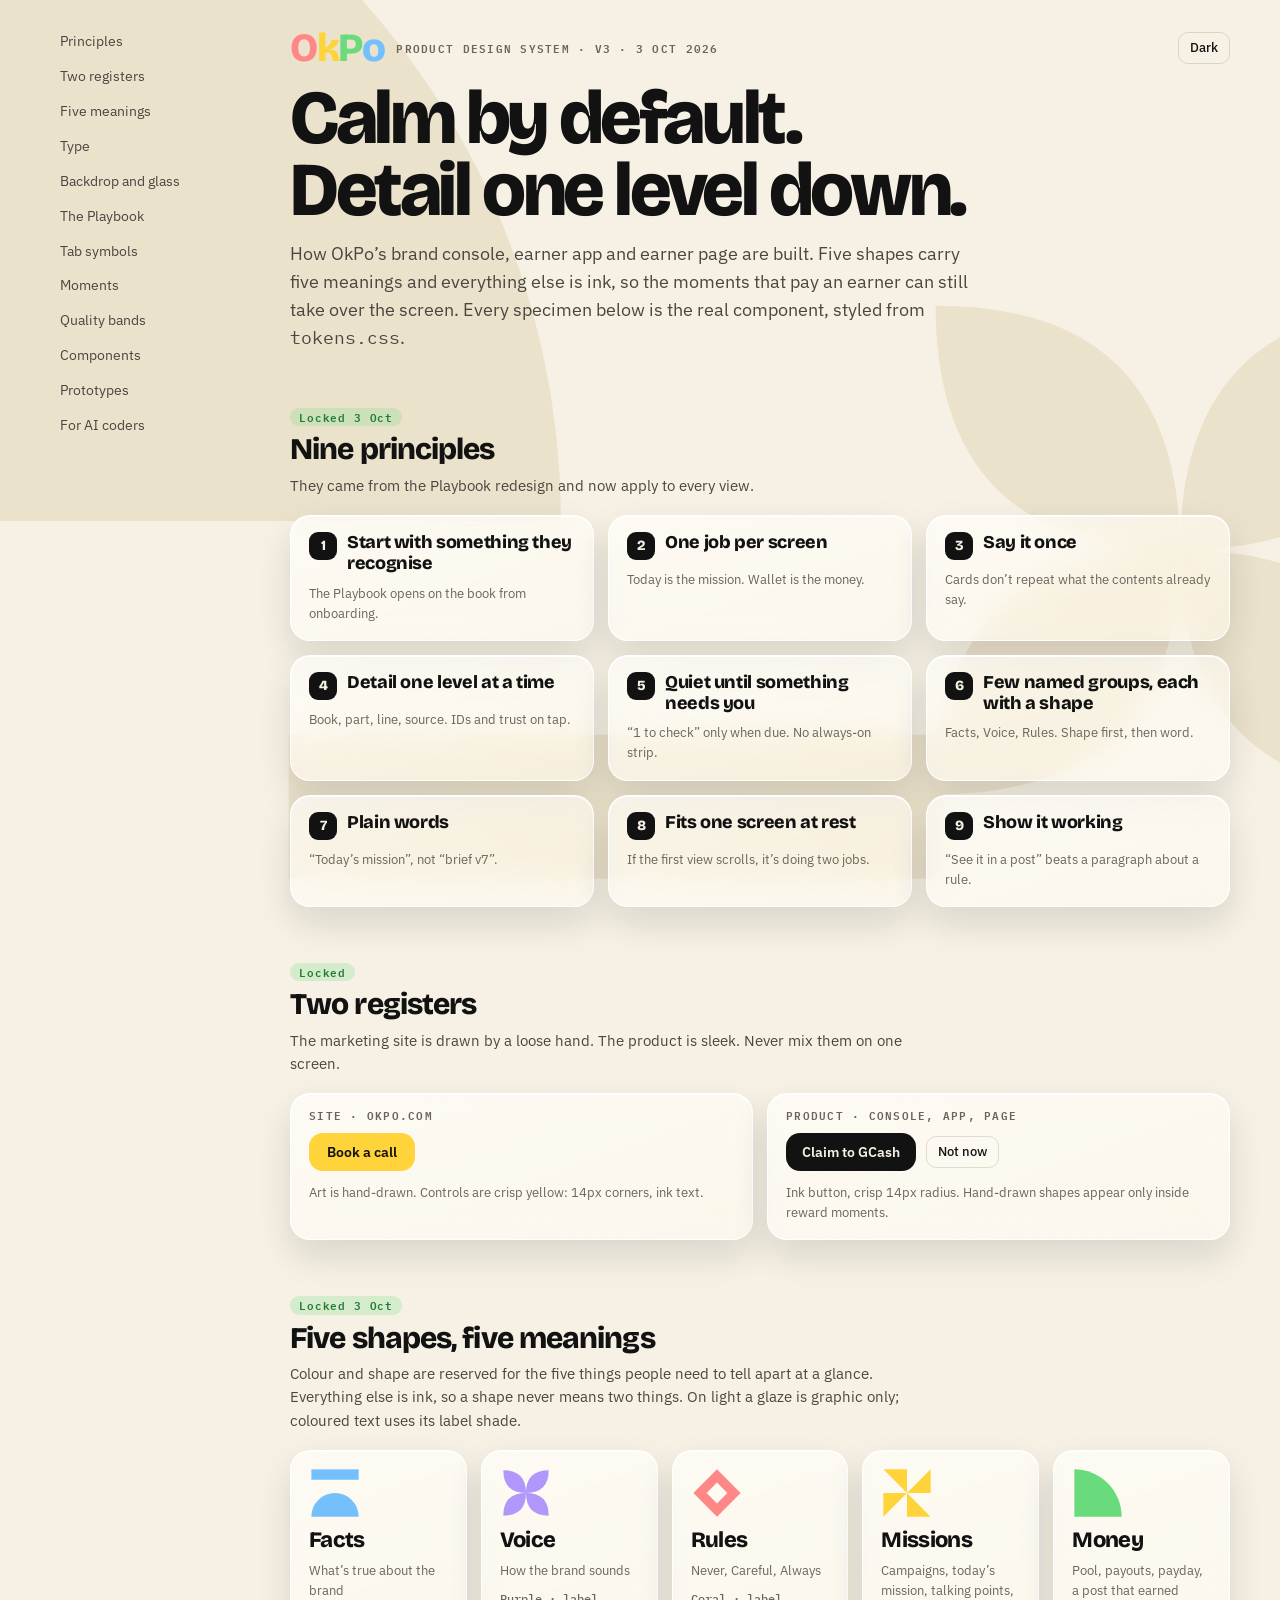
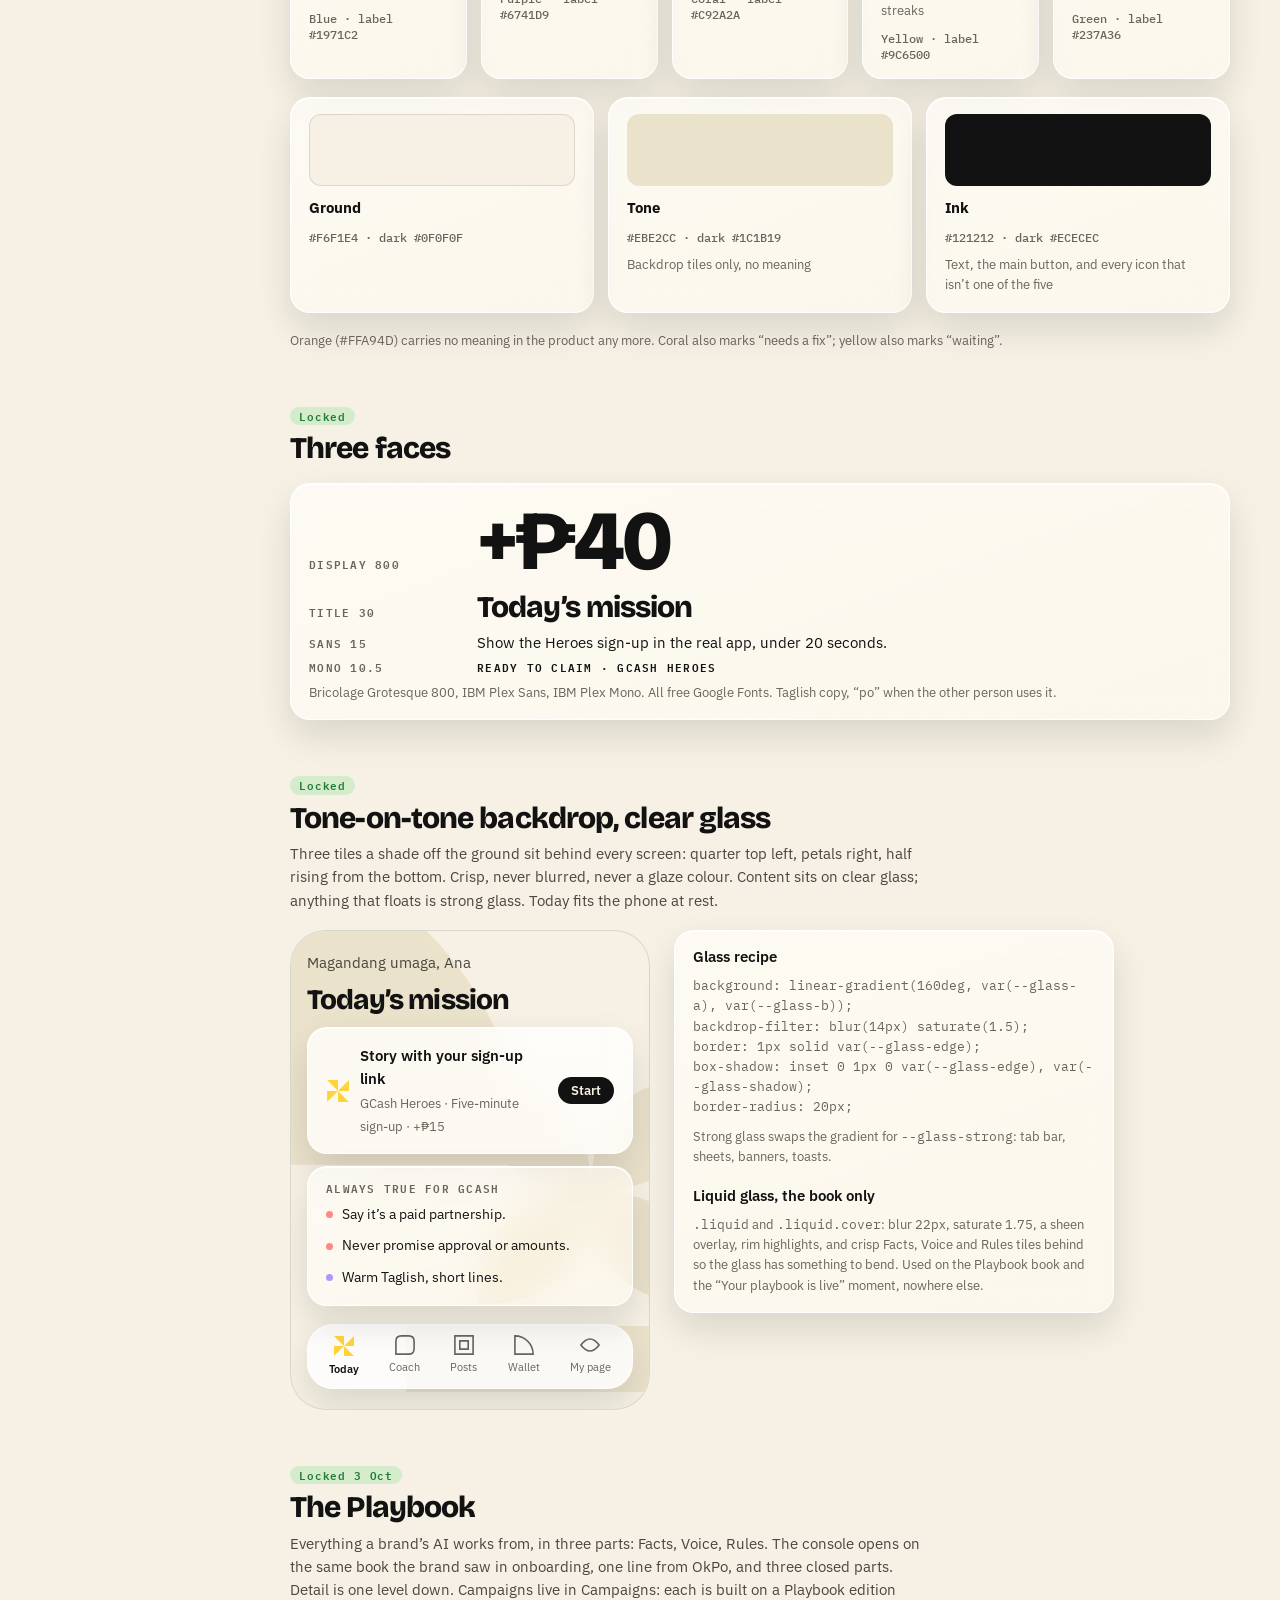
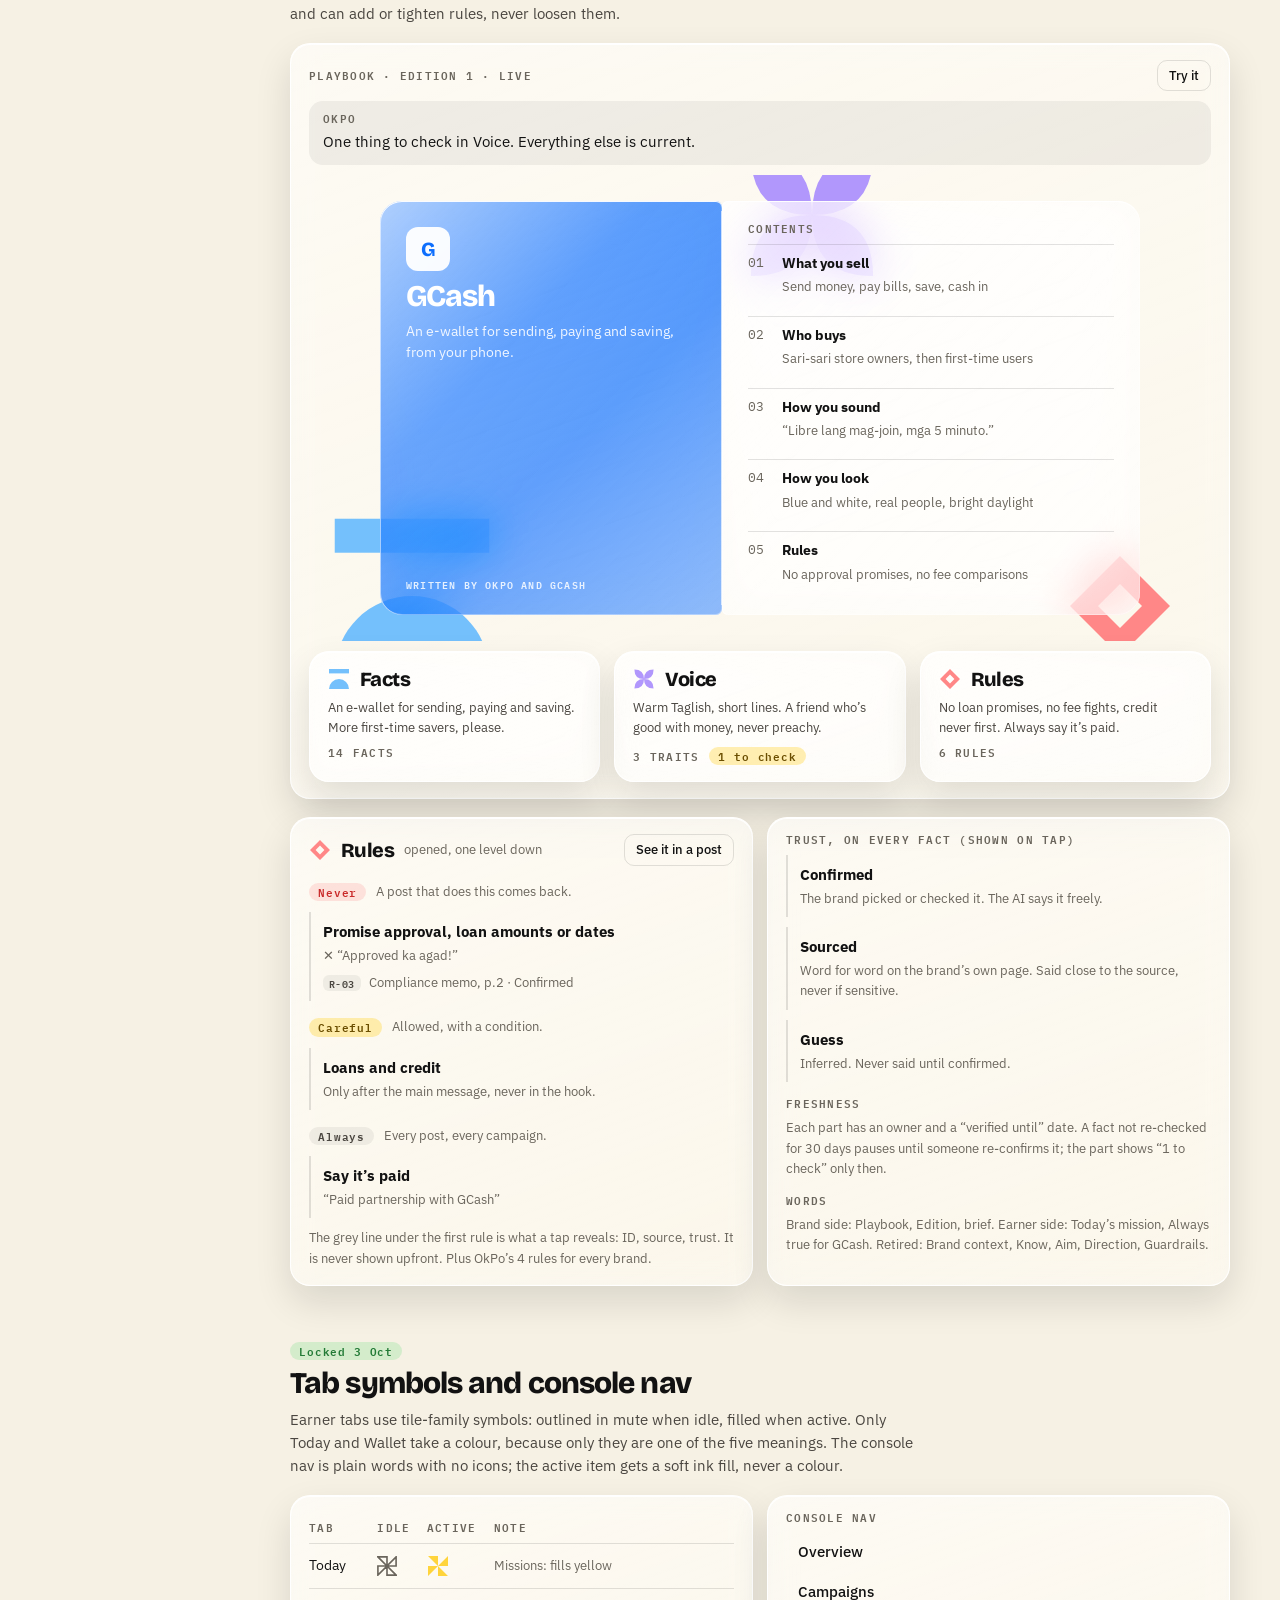
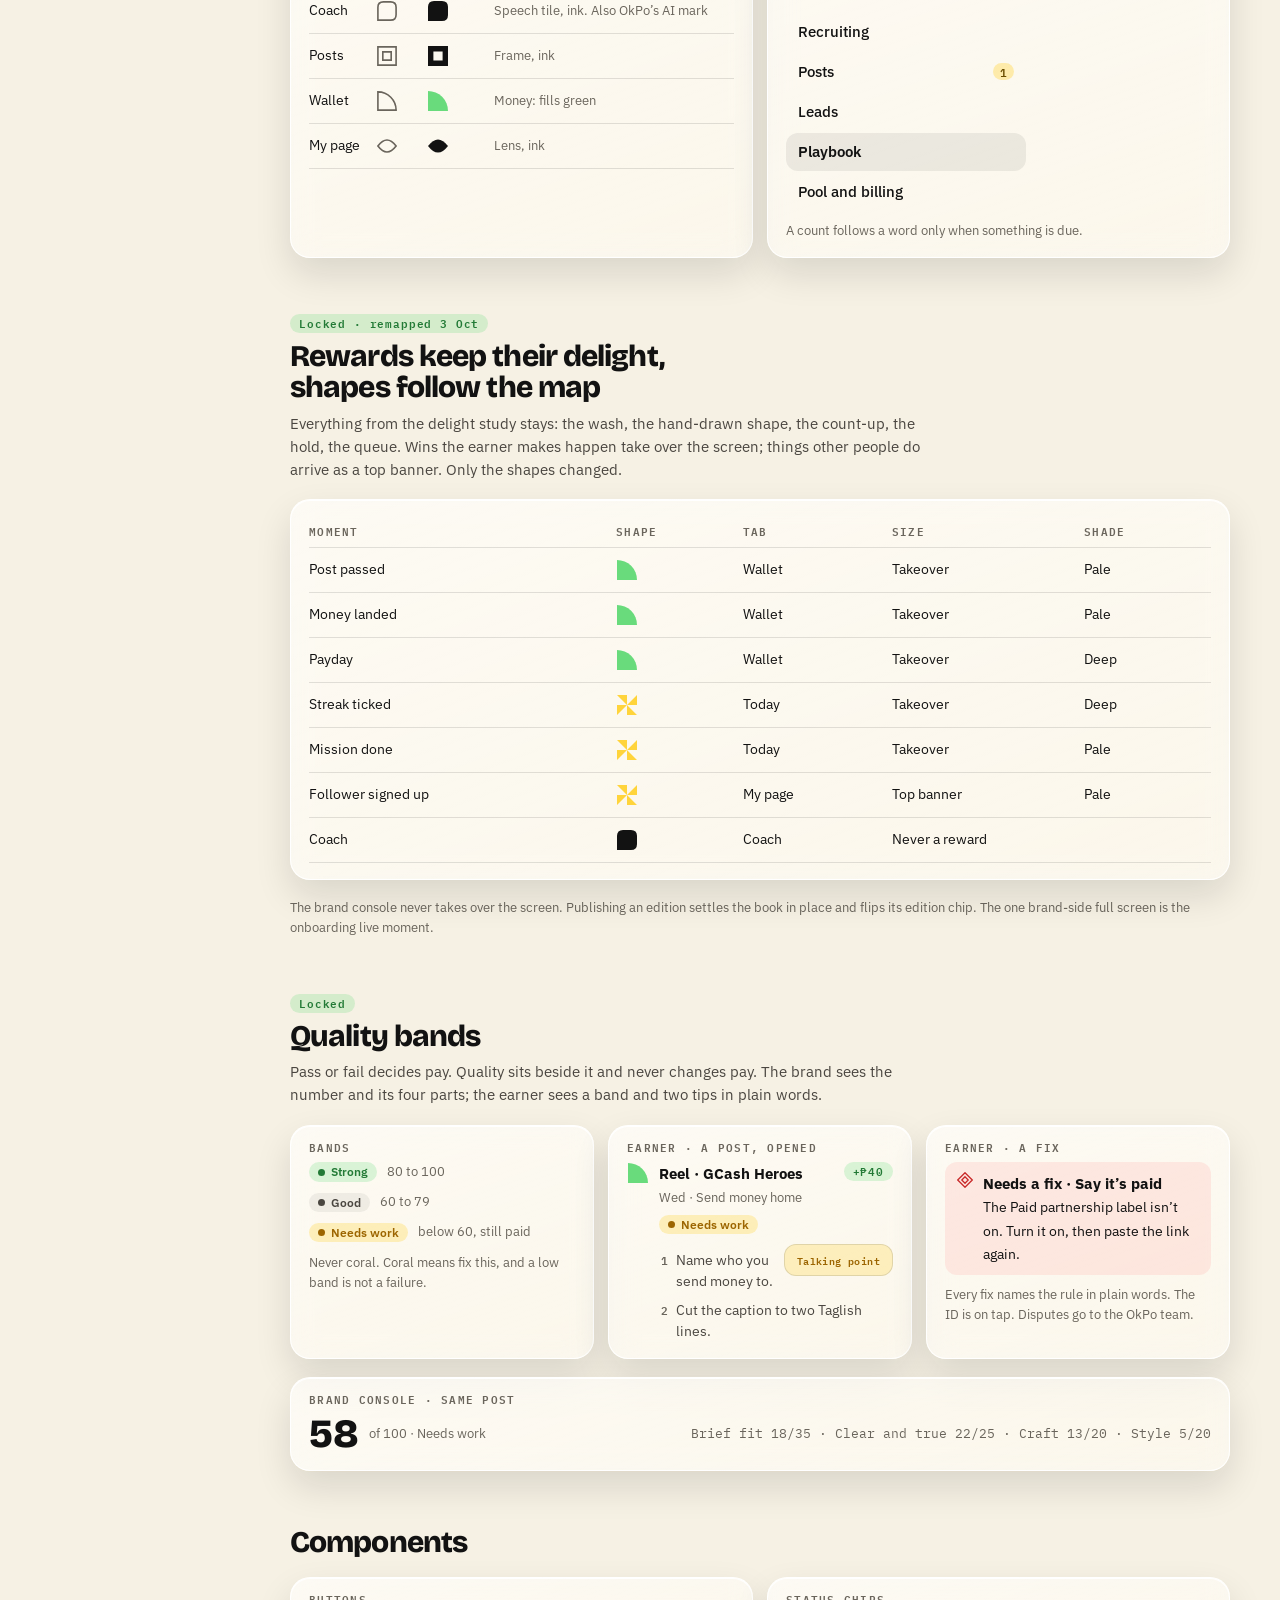
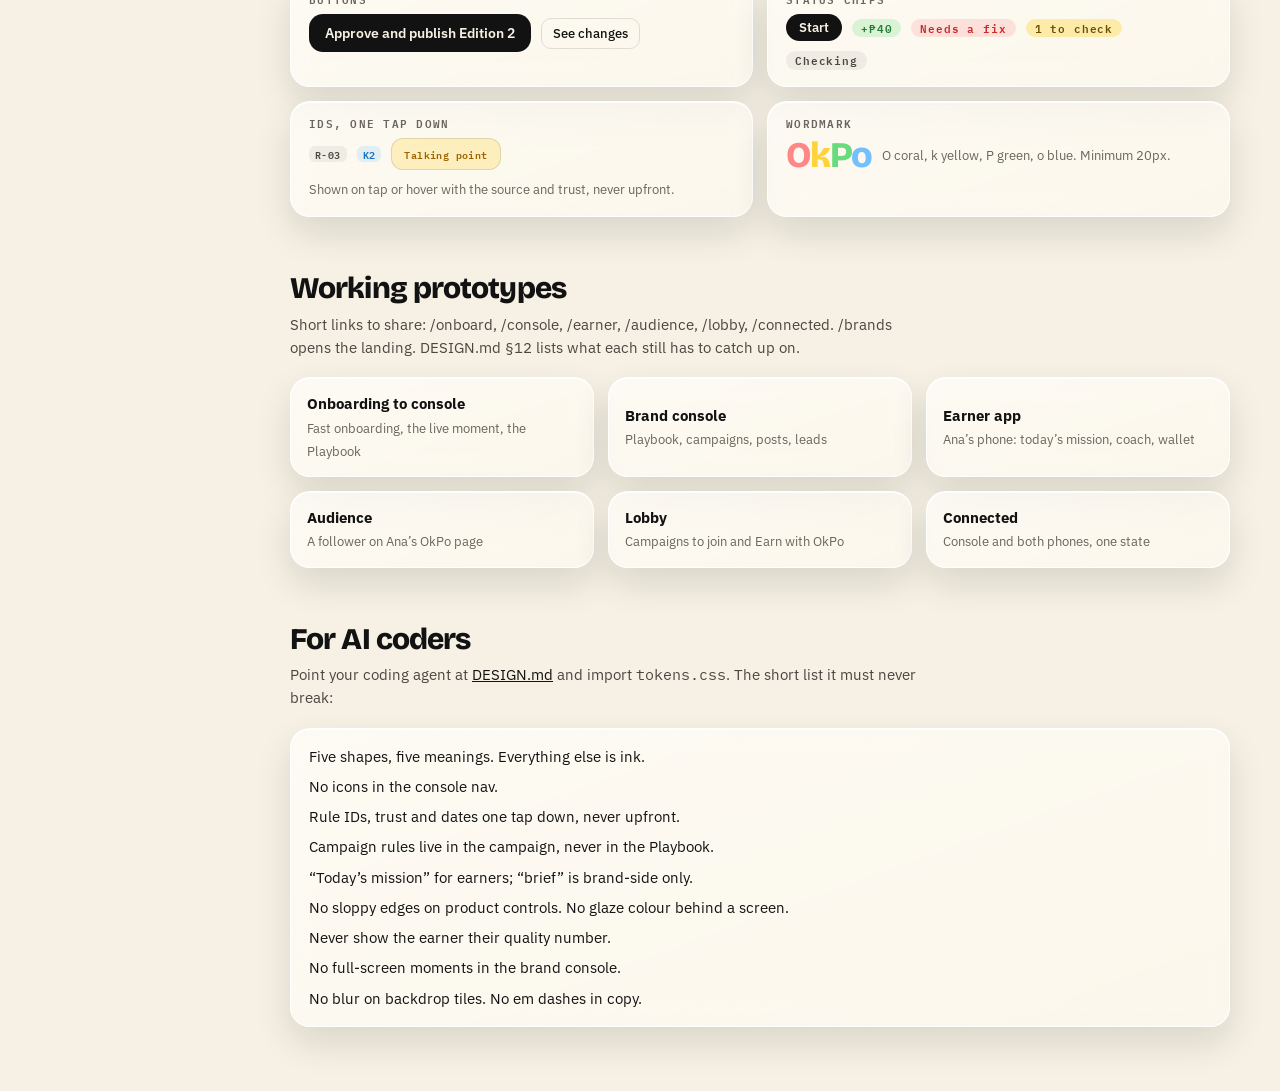
==== commit b57073ed: "Fix what the 5 Oct review found Console: charts in ink and a tone shade, ink switches and sliders, b" ====
--- a/index.html
+++ b/index.html
@@ -249,7 +249,7 @@
           <div class="ch"><span class="mono small">01</span><span><b>What you sell</b><span class="small">Send money, pay bills, save, cash in</span></span></div>
           <div class="ch"><span class="mono small">02</span><span><b>Who buys</b><span class="small">Sari-sari store owners, then first-time users</span></span></div>
           <div class="ch"><span class="mono small">03</span><span><b>How you sound</b><span class="small">“Libre lang mag-join, mga 5 minuto.”</span></span></div>
-          <div class="ch"><span class="mono small">04</span><span><b>Rules</b><span class="small">No approval promises, no fee comparisons</span></span></div></div>
+          <div class="ch"><span class="mono small">04</span><span><b>How you look</b><span class="small">Blue and white, real people, bright daylight</span></span></div><div class="ch"><span class="mono small">05</span><span><b>Rules</b><span class="small">No approval promises, no fee comparisons</span></span></div></div>
       </div>
     </div>
     <div class="grid g3"><div class="card glass part"><div class="row"><svg class="tile" viewBox="-5 -5 110 110" aria-hidden="true" style="width:22px;height:22px"><g fill="var(--blue)"><path d="M0 100 A50 50 0 0 1 100 100 Z"/><rect width="100" height="22"/></g></svg><b style="font:800 20px/1 var(--display);letter-spacing:-.03em">Facts</b></div><p class="small" style="color:var(--body)">An e-wallet for sending, paying and saving. More first-time savers, please.</p><div class="row"><span class="label">14 FACTS</span></div></div><div class="card glass part"><div class="row"><svg class="tile" viewBox="-5 -5 110 110" aria-hidden="true" style="width:22px;height:22px"><g fill="var(--purple)"><path d="M50 50 Q50 2 98 2 Q98 50 50 50 Z M50 50 Q98 50 98 98 Q50 98 50 50 Z M50 50 Q50 98 2 98 Q2 50 50 50 Z M50 50 Q2 50 2 2 Q50 2 50 50 Z"/></g></svg><b style="font:800 20px/1 var(--display);letter-spacing:-.03em">Voice</b></div><p class="small" style="color:var(--body)">Warm Taglish, short lines. A friend who’s good with money, never preachy.</p><div class="row"><span class="label">3 TRAITS</span><span class="chip warn">1 to check</span></div></div><div class="card glass part"><div class="row"><svg class="tile" viewBox="-5 -5 110 110" aria-hidden="true" style="width:22px;height:22px"><g fill="var(--coral)"><path d="M50 0L100 50L50 100L0 50Z M50 28L72 50L50 72L28 50Z" fill-rule="evenodd"/></g></svg><b style="font:800 20px/1 var(--display);letter-spacing:-.03em">Rules</b></div><p class="small" style="color:var(--body)">No loan promises, no fee fights, credit never first. Always say it’s paid.</p><div class="row"><span class="label">6 RULES</span></div></div></div></div>
@@ -314,8 +314,8 @@
 </section>
 
 <section id="prototypes">
-  <div class="sh"><h2>Working prototypes</h2><p class="sub">Short links to share: /onboard, /console, /earner, /audience, /lobby, /connected. DESIGN.md §12 lists what each still has to catch up on.</p></div>
-  <div class="grid g3 links"><a class="glass" href="/onboard"><svg class="tile" viewBox="-5 -5 110 110" aria-hidden="true" style="width:22px;height:22px"><g fill="var(--yellow)"><path d="M0 0 L50 0 L50 50 Z M100 0 L100 50 L50 50 Z M100 100 L50 100 L50 50 Z M0 100 L0 50 L50 50 Z"/></g></svg><span class="grow"><b style="display:block">Onboarding to console</b><span class="small">Fast onboarding, the live moment, the Playbook</span></span></a><a class="glass" href="/console"><svg class="tile" viewBox="-5 -5 110 110" aria-hidden="true" style="width:22px;height:22px"><g fill="var(--blue)"><path d="M0 100 A50 50 0 0 1 100 100 Z"/><rect width="100" height="22"/></g></svg><span class="grow"><b style="display:block">Brand console</b><span class="small">Playbook, campaigns, posts, leads</span></span></a><a class="glass" href="/earner"><svg class="tile" viewBox="-5 -5 110 110" aria-hidden="true" style="width:22px;height:22px"><g fill="var(--yellow)"><path d="M0 0 L50 0 L50 50 Z M100 0 L100 50 L50 50 Z M100 100 L50 100 L50 50 Z M0 100 L0 50 L50 50 Z"/></g></svg><span class="grow"><b style="display:block">Earner app</b><span class="small">Ana’s phone: today’s mission, coach, wallet</span></span></a><a class="glass" href="/audience"><svg class="tile" viewBox="-5 -5 110 110" aria-hidden="true" style="width:22px;height:22px"><g fill="var(--ink)"><path d="M0 50 Q50 -16 100 50 Q50 116 0 50 Z"/></g></svg><span class="grow"><b style="display:block">Audience</b><span class="small">A follower on Ana’s OkPo page</span></span></a><a class="glass" href="/lobby"><svg class="tile" viewBox="-5 -5 110 110" aria-hidden="true" style="width:22px;height:22px"><g fill="var(--ink)"><path d="M0 0H100V100H0Z M27 27V73H73V27Z" fill-rule="evenodd"/></g></svg><span class="grow"><b style="display:block">Lobby</b><span class="small">Campaigns to join and Earn with OkPo</span></span></a><a class="glass" href="/connected"><svg class="tile" viewBox="-5 -5 110 110" aria-hidden="true" style="width:22px;height:22px"><g fill="var(--green)"><path d="M0 100 L0 0 A100 100 0 0 1 100 100 Z"/></g></svg><span class="grow"><b style="display:block">Connected</b><span class="small">Console and both phones, one state</span></span></a>
+  <div class="sh"><h2>Working prototypes</h2><p class="sub">Short links to share: /onboard, /console, /earner, /audience, /lobby, /connected. /brands opens the landing. DESIGN.md §12 lists what each still has to catch up on.</p></div>
+  <div class="grid g3 links"><a class="glass" href="/onboard"><span class="grow"><b style="display:block">Onboarding to console</b><span class="small">Fast onboarding, the live moment, the Playbook</span></span></a><a class="glass" href="/console"><span class="grow"><b style="display:block">Brand console</b><span class="small">Playbook, campaigns, posts, leads</span></span></a><a class="glass" href="/earner"><span class="grow"><b style="display:block">Earner app</b><span class="small">Ana’s phone: today’s mission, coach, wallet</span></span></a><a class="glass" href="/audience"><span class="grow"><b style="display:block">Audience</b><span class="small">A follower on Ana’s OkPo page</span></span></a><a class="glass" href="/lobby"><span class="grow"><b style="display:block">Lobby</b><span class="small">Campaigns to join and Earn with OkPo</span></span></a><a class="glass" href="/connected"><span class="grow"><b style="display:block">Connected</b><span class="small">Console and both phones, one state</span></span></a>
   </div>
 </section>
 
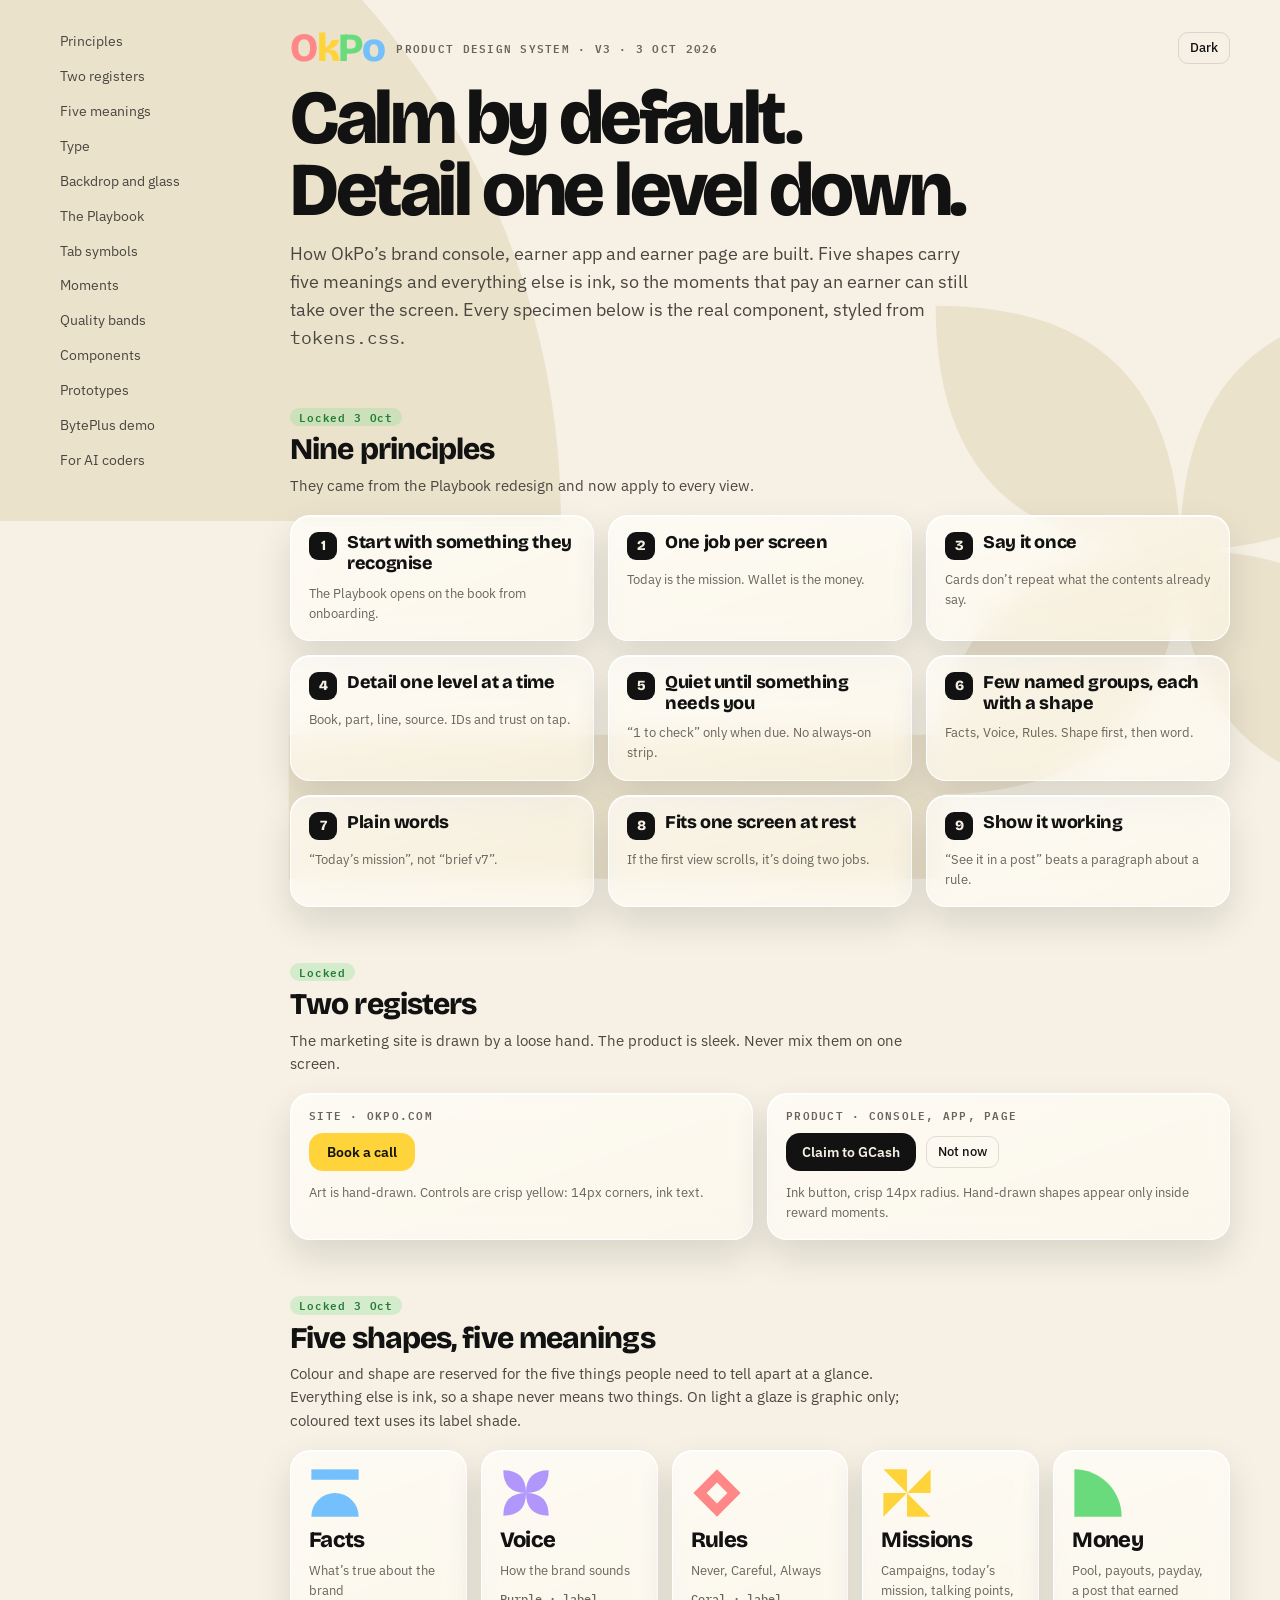
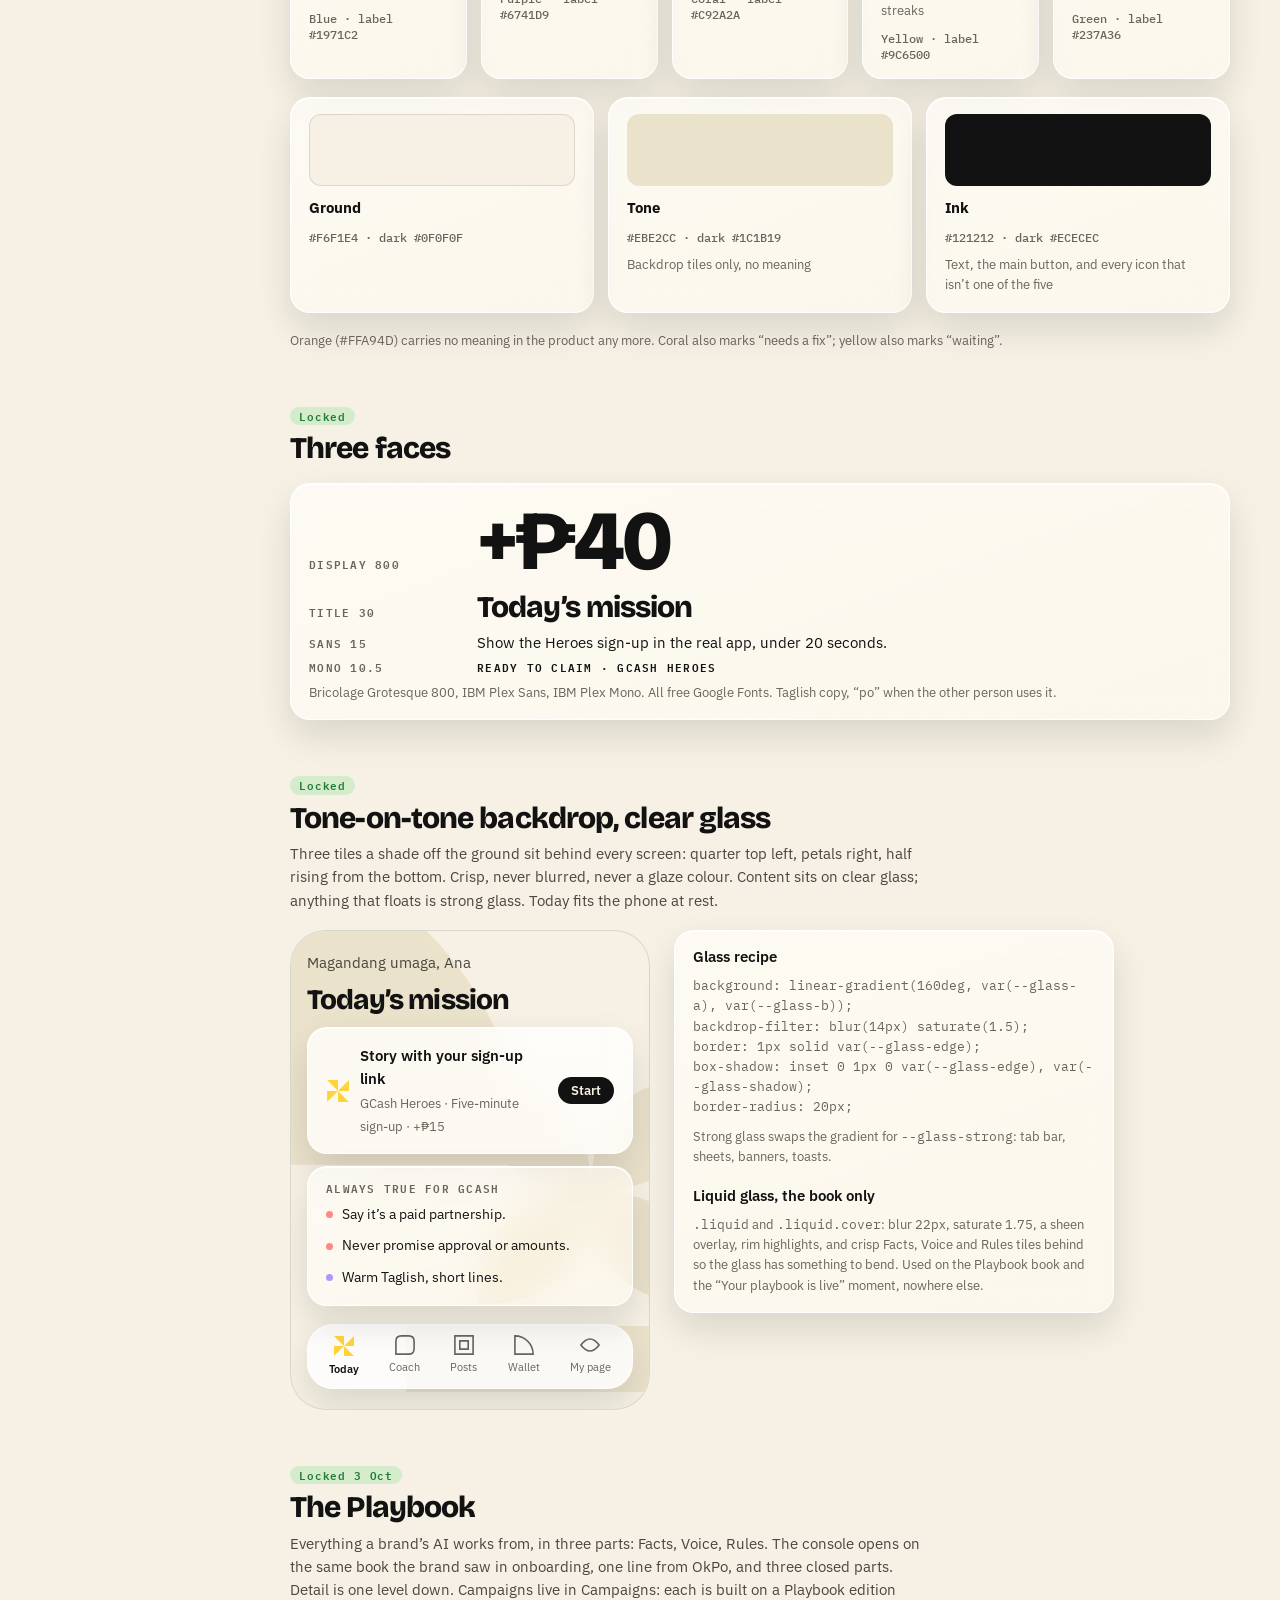
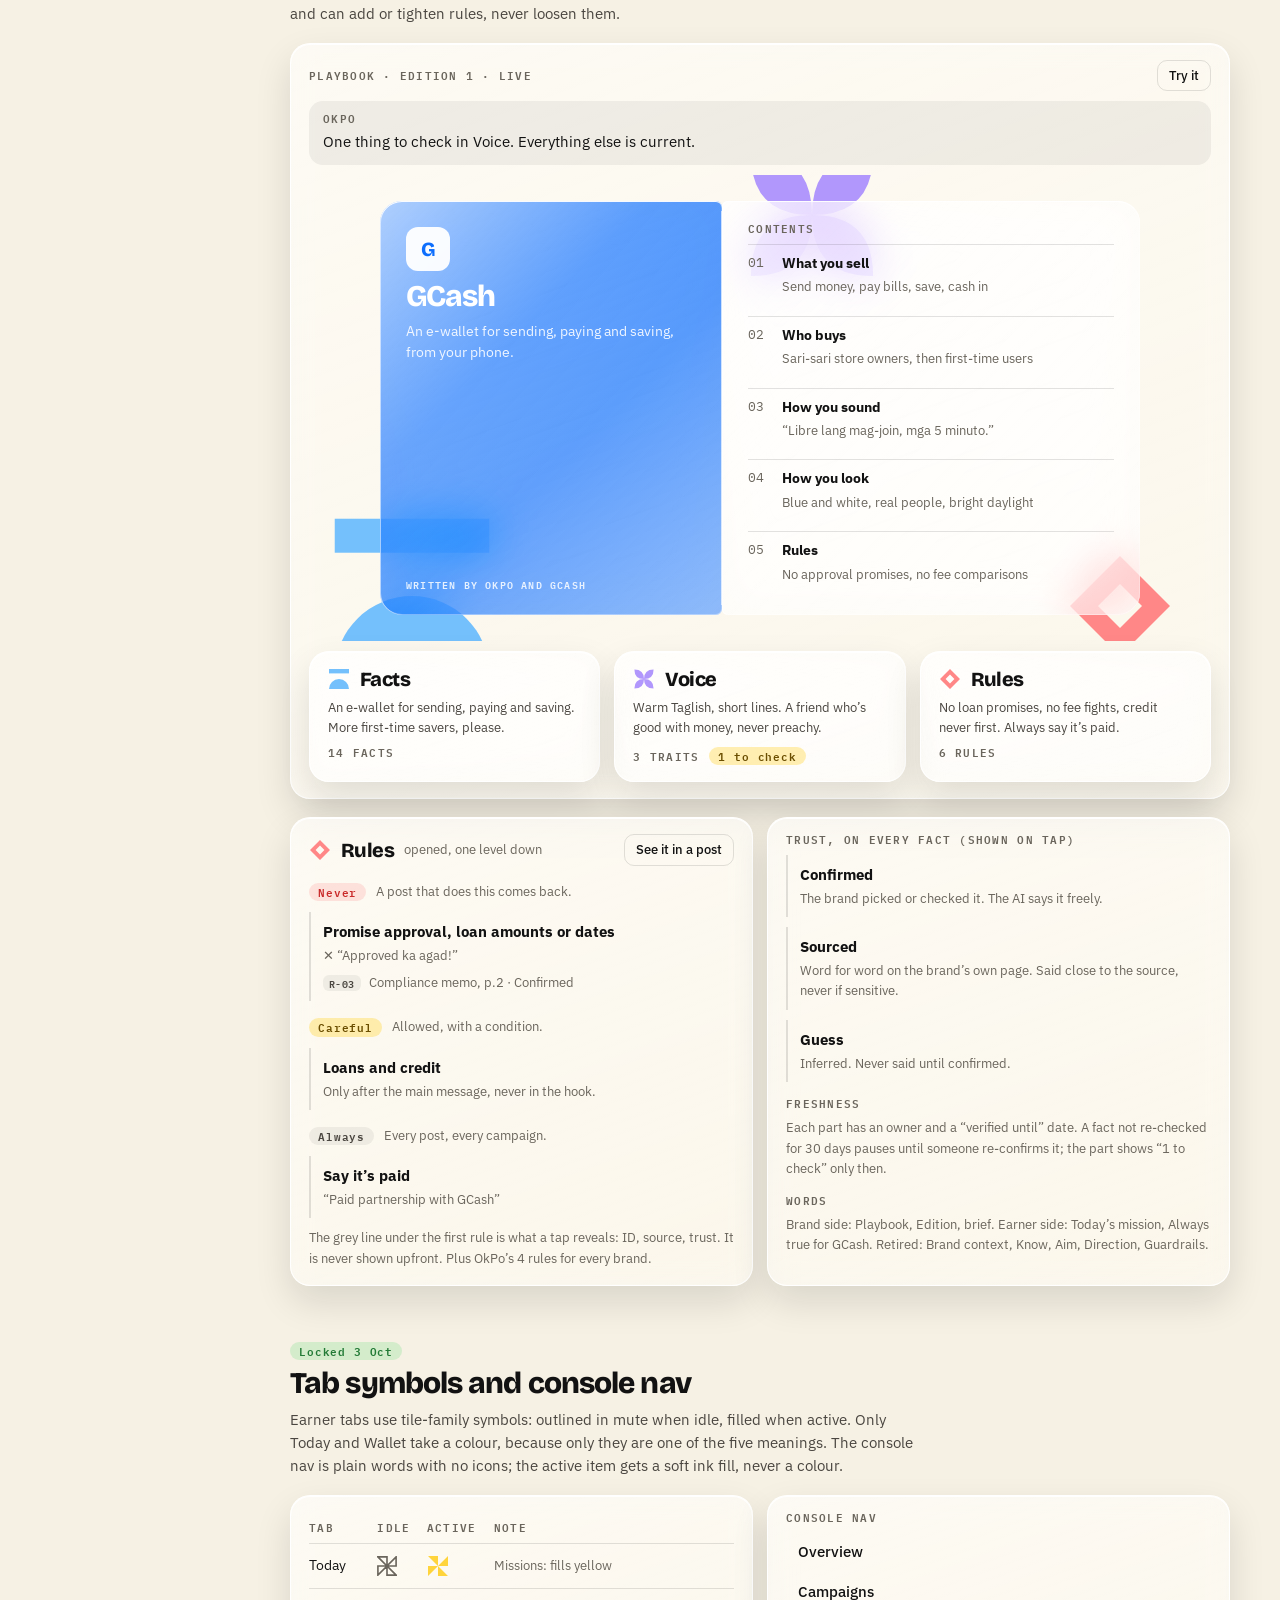
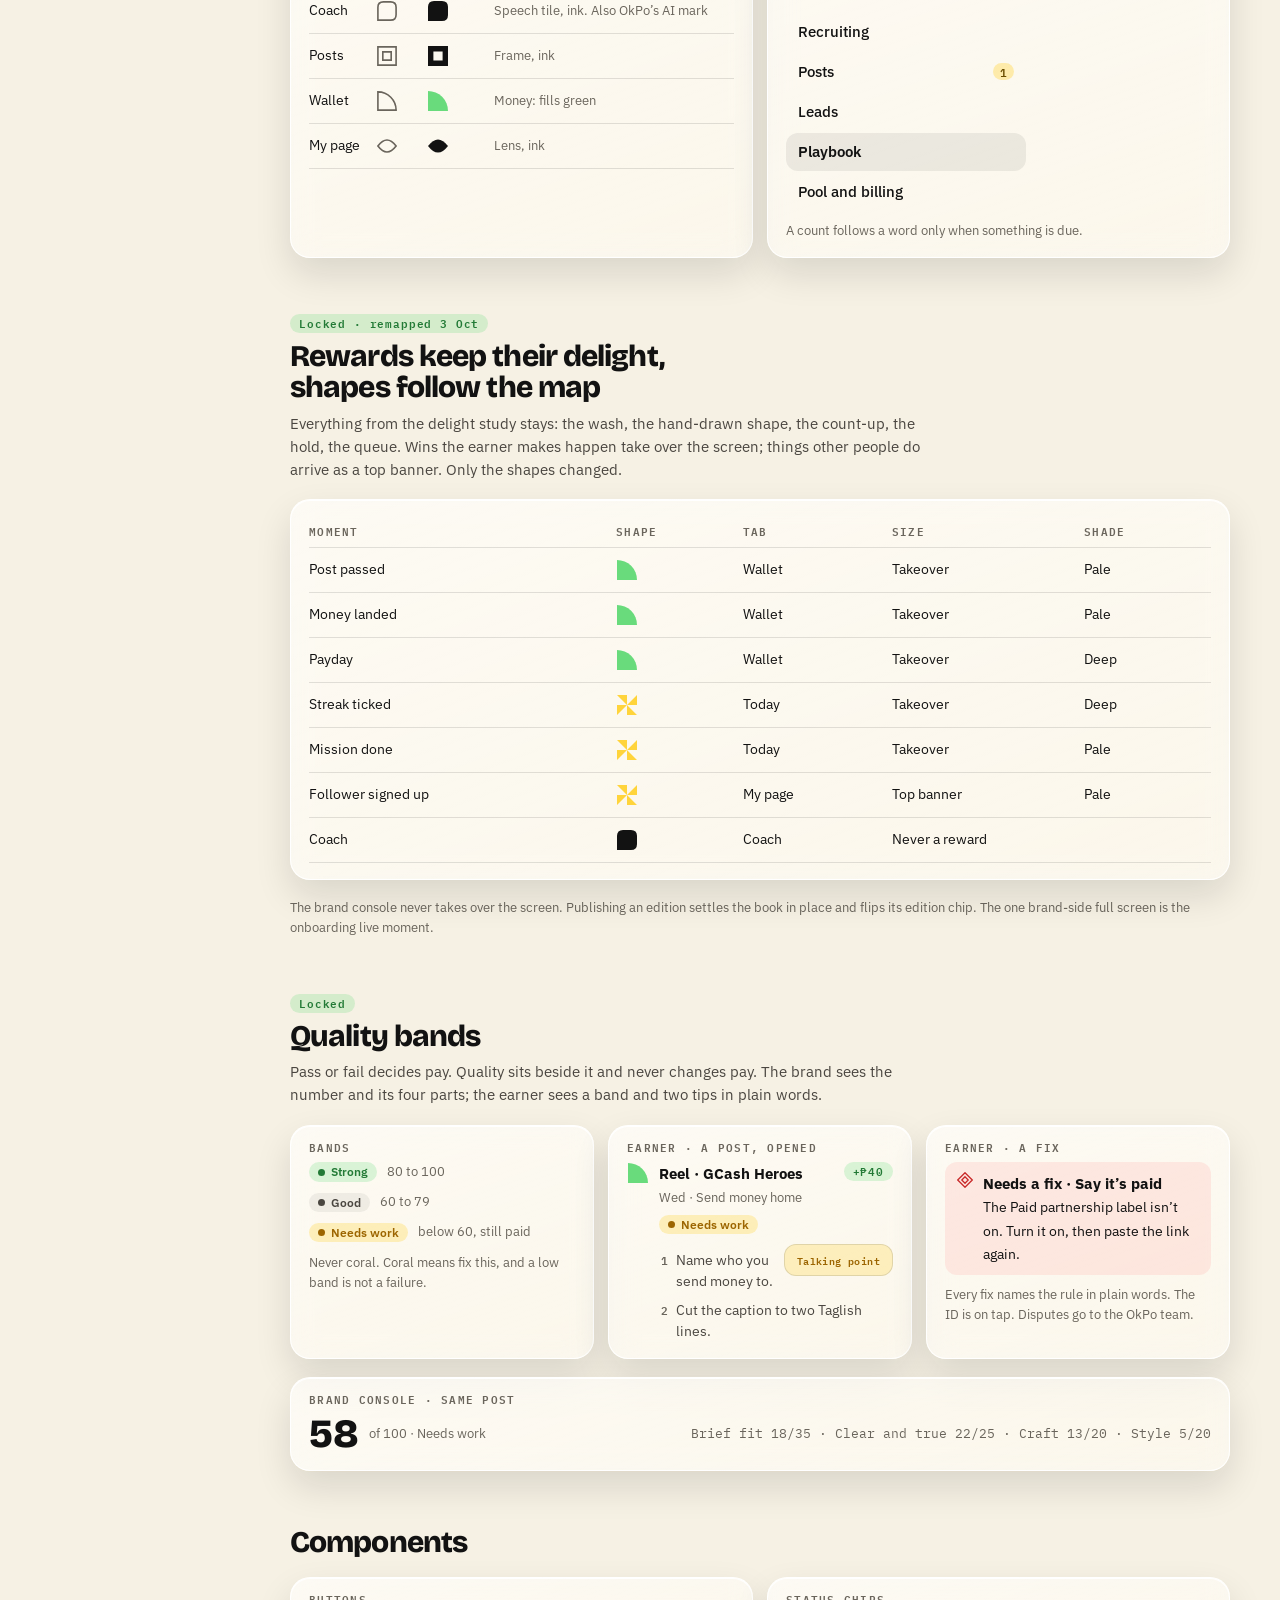
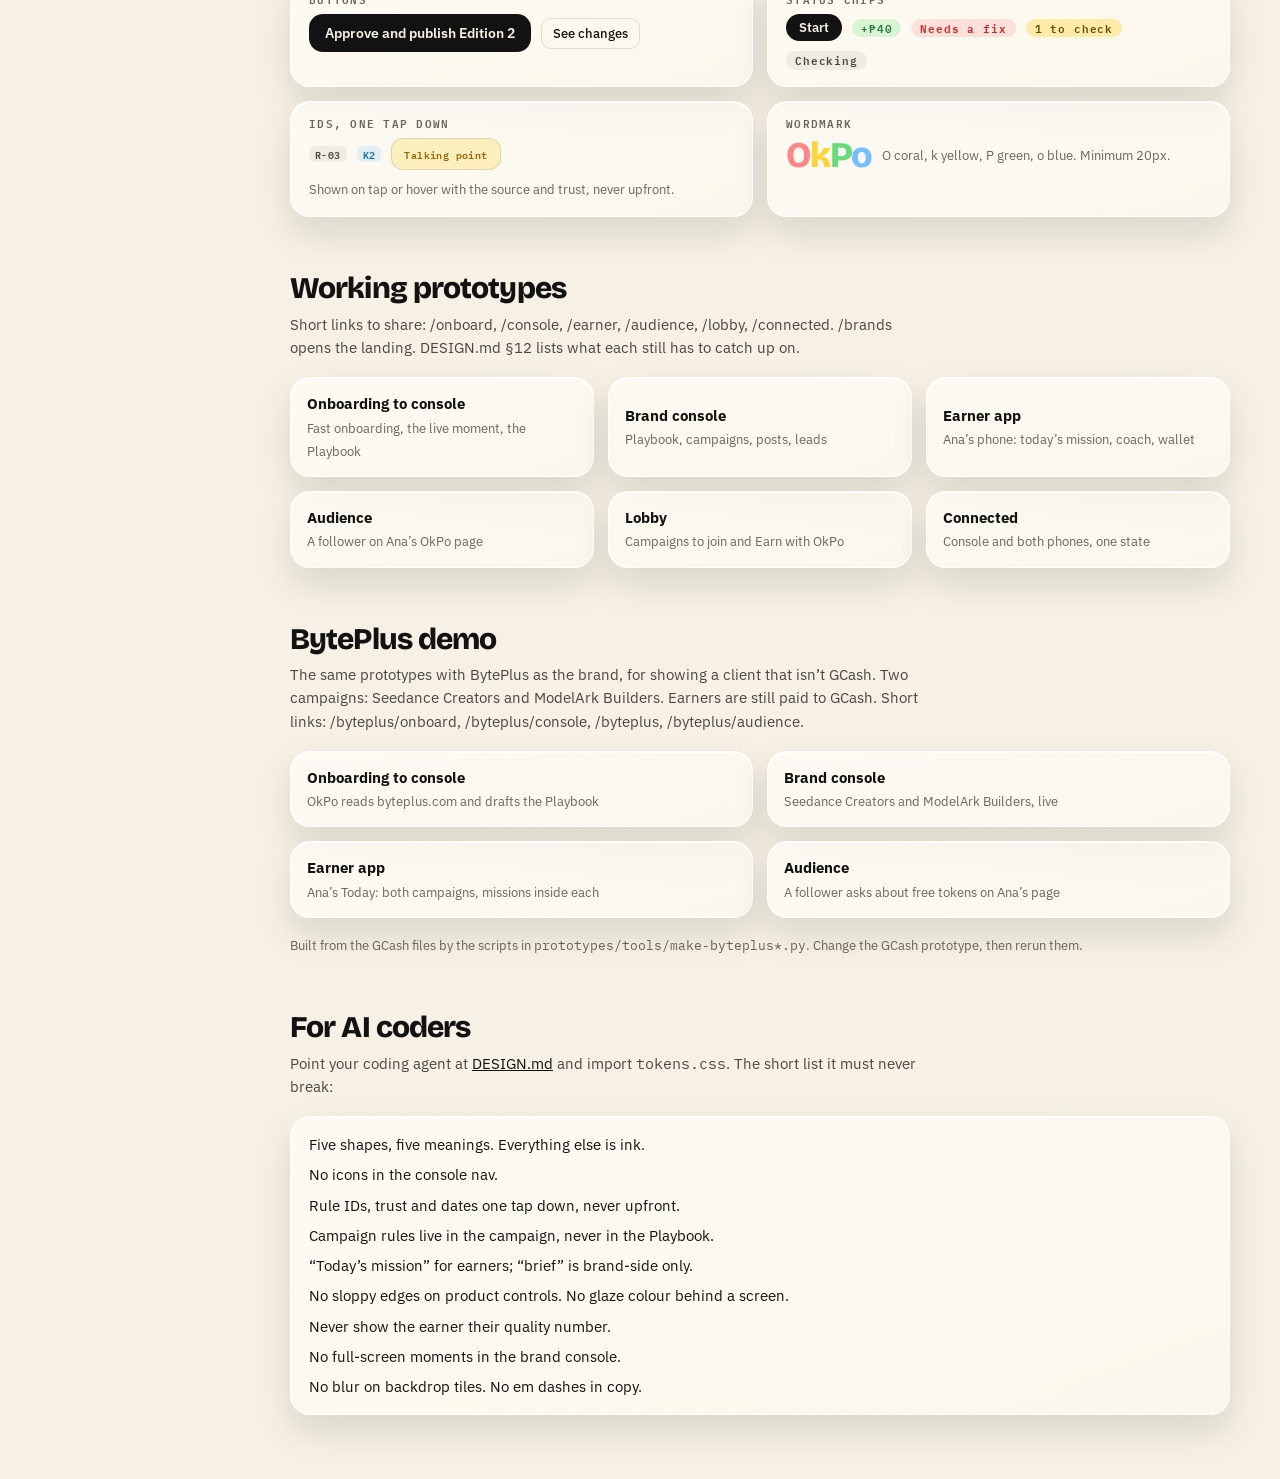
==== commit f0d9a967: "Home: BytePlus demo section Links to the BytePlus onboarding, console, earner and audience copies.  " ====
--- a/index.html
+++ b/index.html
@@ -166,7 +166,7 @@
 
 <div class="wrap">
 <nav class="toc" aria-label="Sections">
-  <a href="#principles">Principles</a><a href="#registers">Two registers</a><a href="#colour">Five meanings</a><a href="#type">Type</a><a href="#surfaces">Backdrop and glass</a><a href="#playbook">The Playbook</a><a href="#tabs">Tab symbols</a><a href="#moments">Moments</a><a href="#quality">Quality bands</a><a href="#components">Components</a><a href="#prototypes">Prototypes</a><a href="#coders">For AI coders</a>
+  <a href="#principles">Principles</a><a href="#registers">Two registers</a><a href="#colour">Five meanings</a><a href="#type">Type</a><a href="#surfaces">Backdrop and glass</a><a href="#playbook">The Playbook</a><a href="#tabs">Tab symbols</a><a href="#moments">Moments</a><a href="#quality">Quality bands</a><a href="#components">Components</a><a href="#prototypes">Prototypes</a><a href="#byteplus">BytePlus demo</a><a href="#coders">For AI coders</a>
 </nav>
 <main>
 <header class="top">
@@ -319,6 +319,13 @@
   </div>
 </section>
 
+<section id="byteplus">
+  <div class="sh"><h2>BytePlus demo</h2><p class="sub">The same prototypes with BytePlus as the brand, for showing a client that isn’t GCash. Two campaigns: Seedance Creators and ModelArk Builders. Earners are still paid to GCash. Short links: /byteplus/onboard, /byteplus/console, /byteplus, /byteplus/audience.</p></div>
+  <div class="grid g2 links"><a class="glass" href="/byteplus/onboard"><span class="grow"><b style="display:block">Onboarding to console</b><span class="small">OkPo reads byteplus.com and drafts the Playbook</span></span></a><a class="glass" href="/byteplus/console"><span class="grow"><b style="display:block">Brand console</b><span class="small">Seedance Creators and ModelArk Builders, live</span></span></a><a class="glass" href="/byteplus"><span class="grow"><b style="display:block">Earner app</b><span class="small">Ana’s Today: both campaigns, missions inside each</span></span></a><a class="glass" href="/byteplus/audience"><span class="grow"><b style="display:block">Audience</b><span class="small">A follower asks about free tokens on Ana’s page</span></span></a>
+  </div>
+  <p class="small">Built from the GCash files by the scripts in <span class="mono">prototypes/tools/make-byteplus*.py</span>. Change the GCash prototype, then rerun them.</p>
+</section>
+
 <section id="coders">
   <div class="sh"><h2>For AI coders</h2><p class="sub">Point your coding agent at <a href="DESIGN.md" style="color:var(--ink)">DESIGN.md</a> and import <span class="mono">tokens.css</span>. The short list it must never break:</p></div>
   <div class="card glass"><ul class="dd donts">
